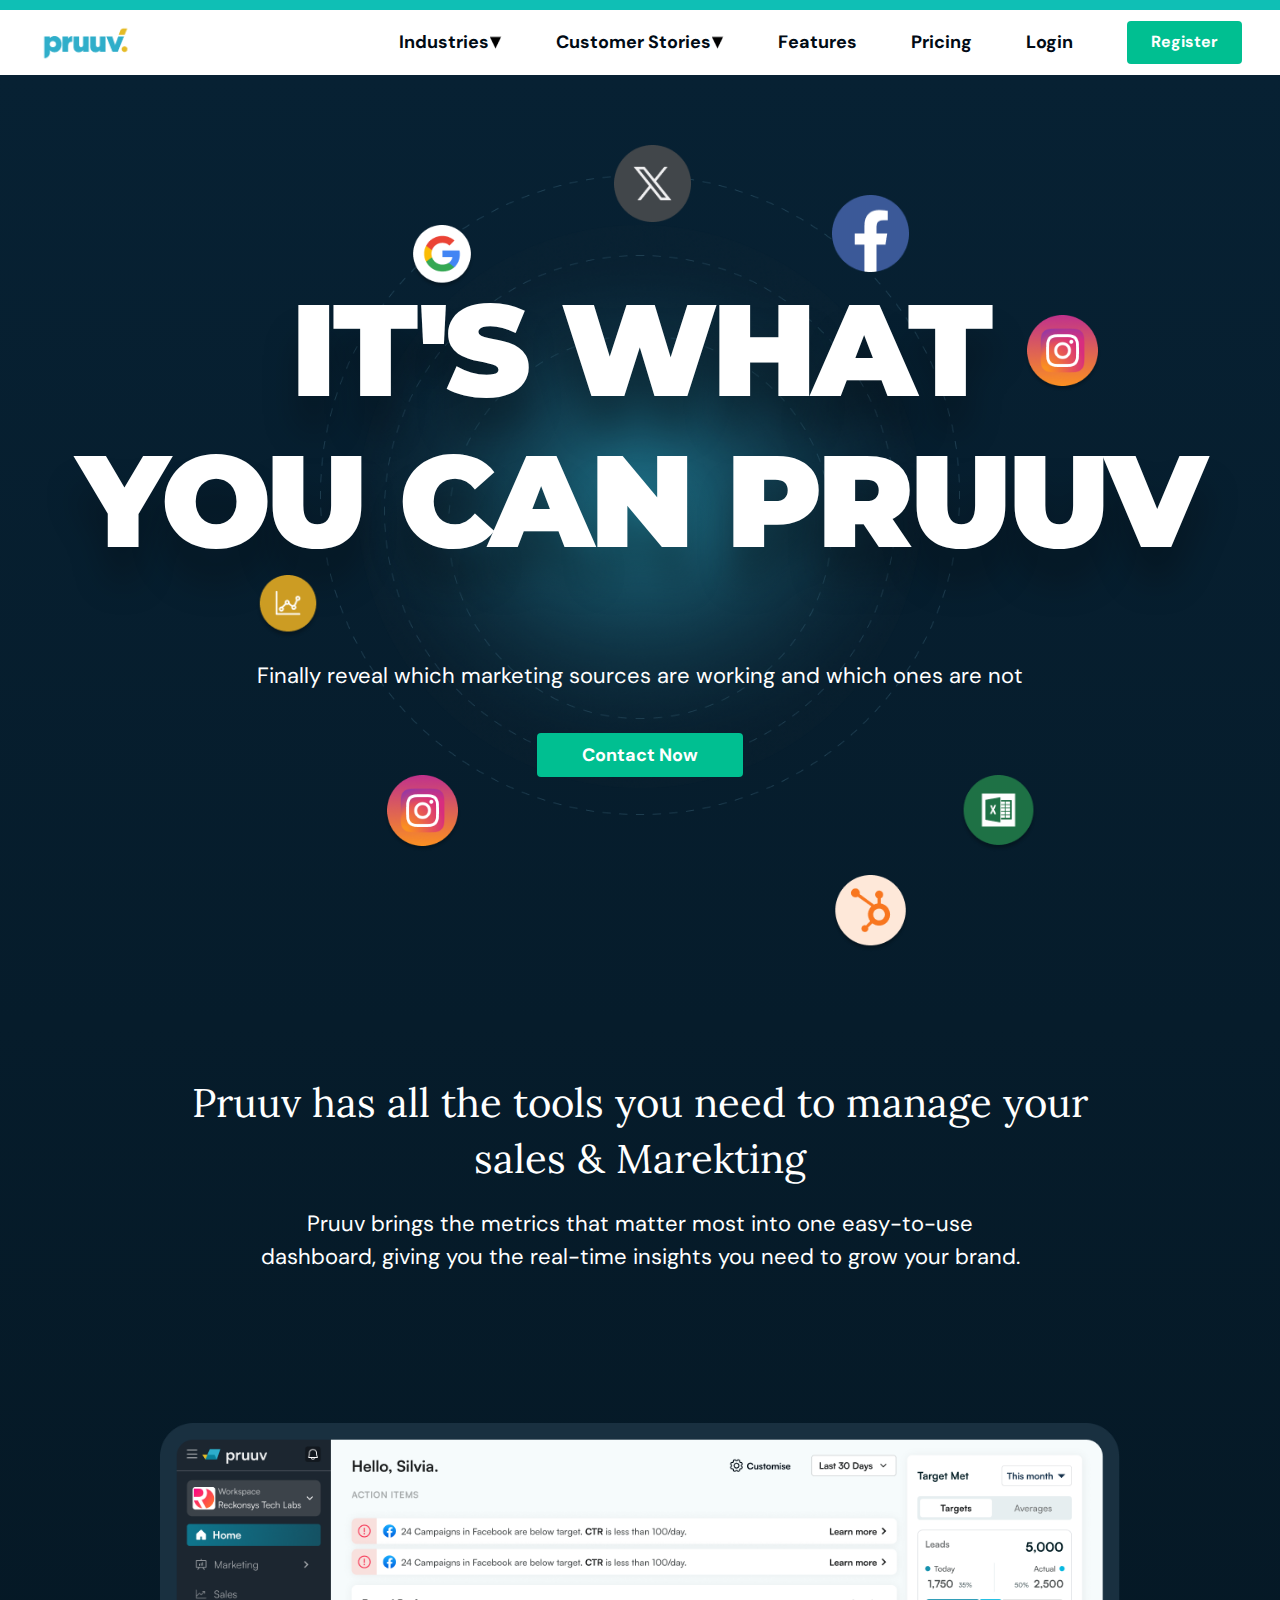
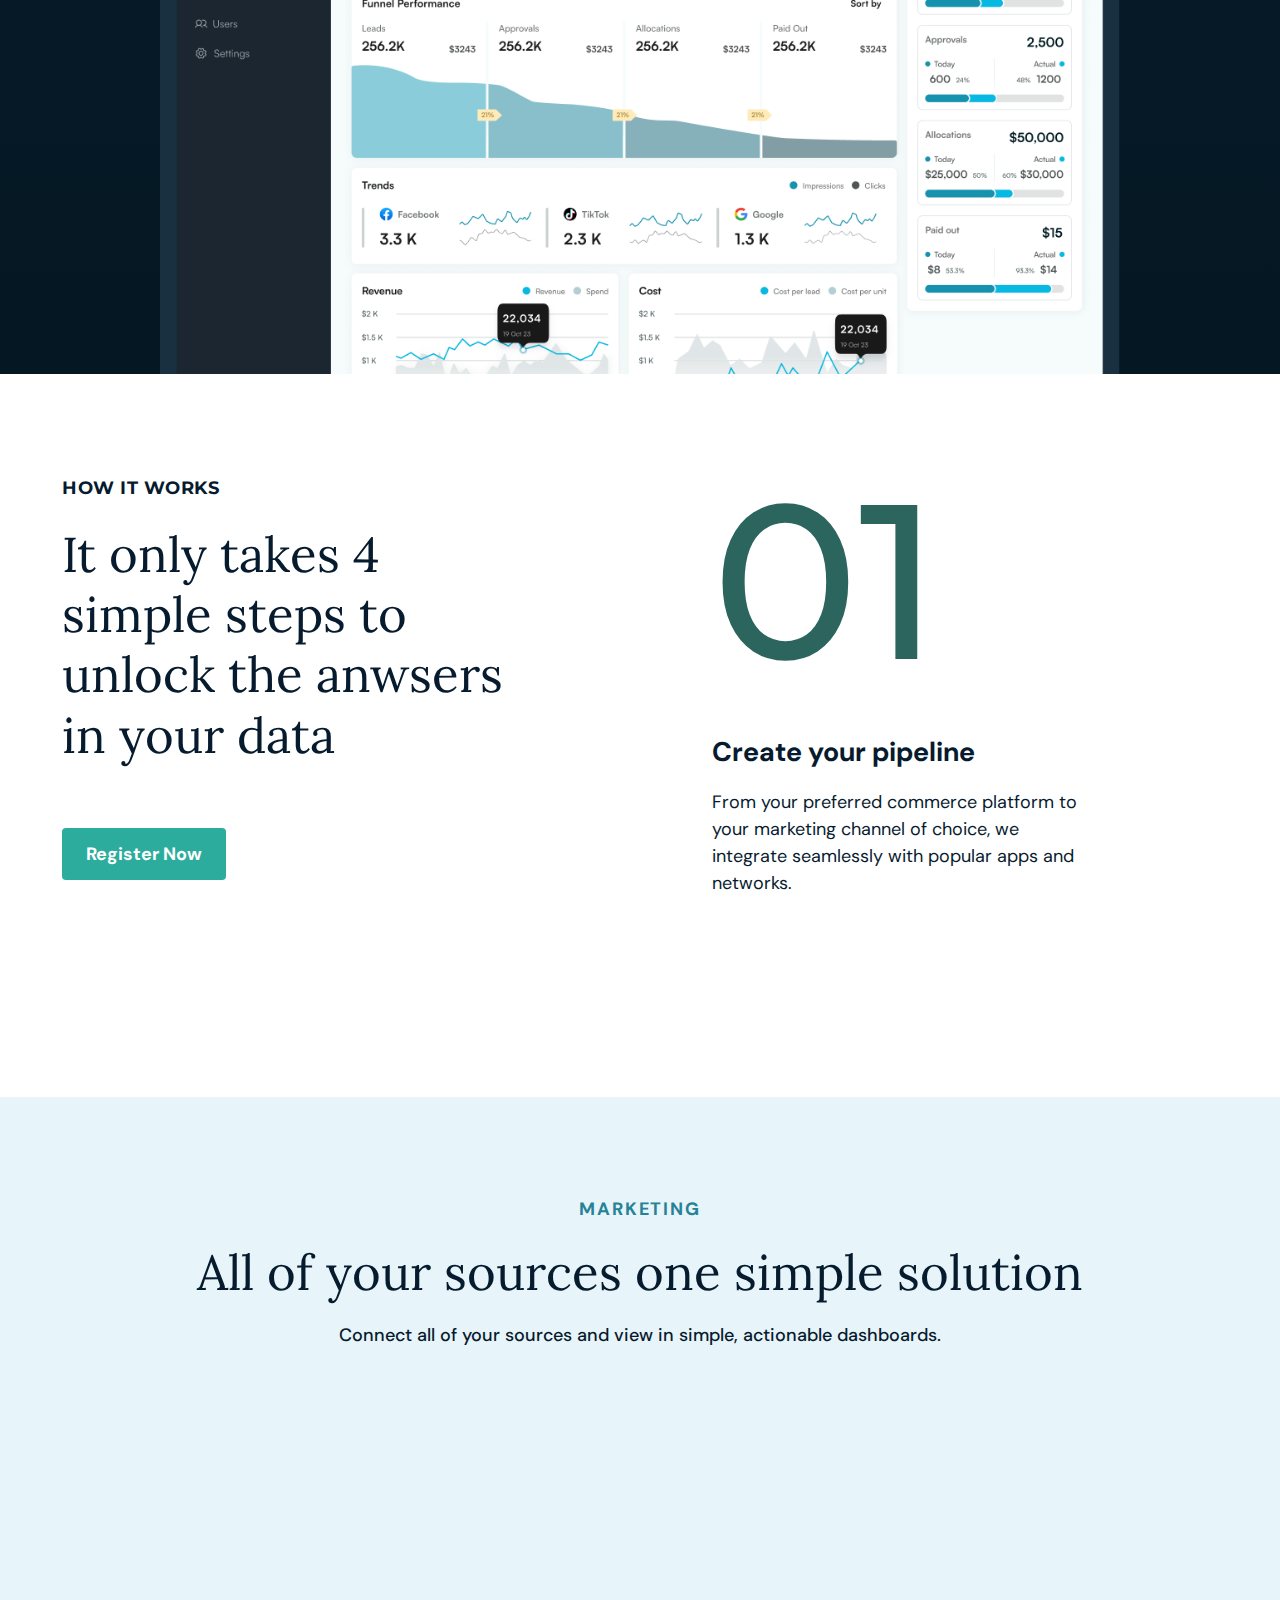
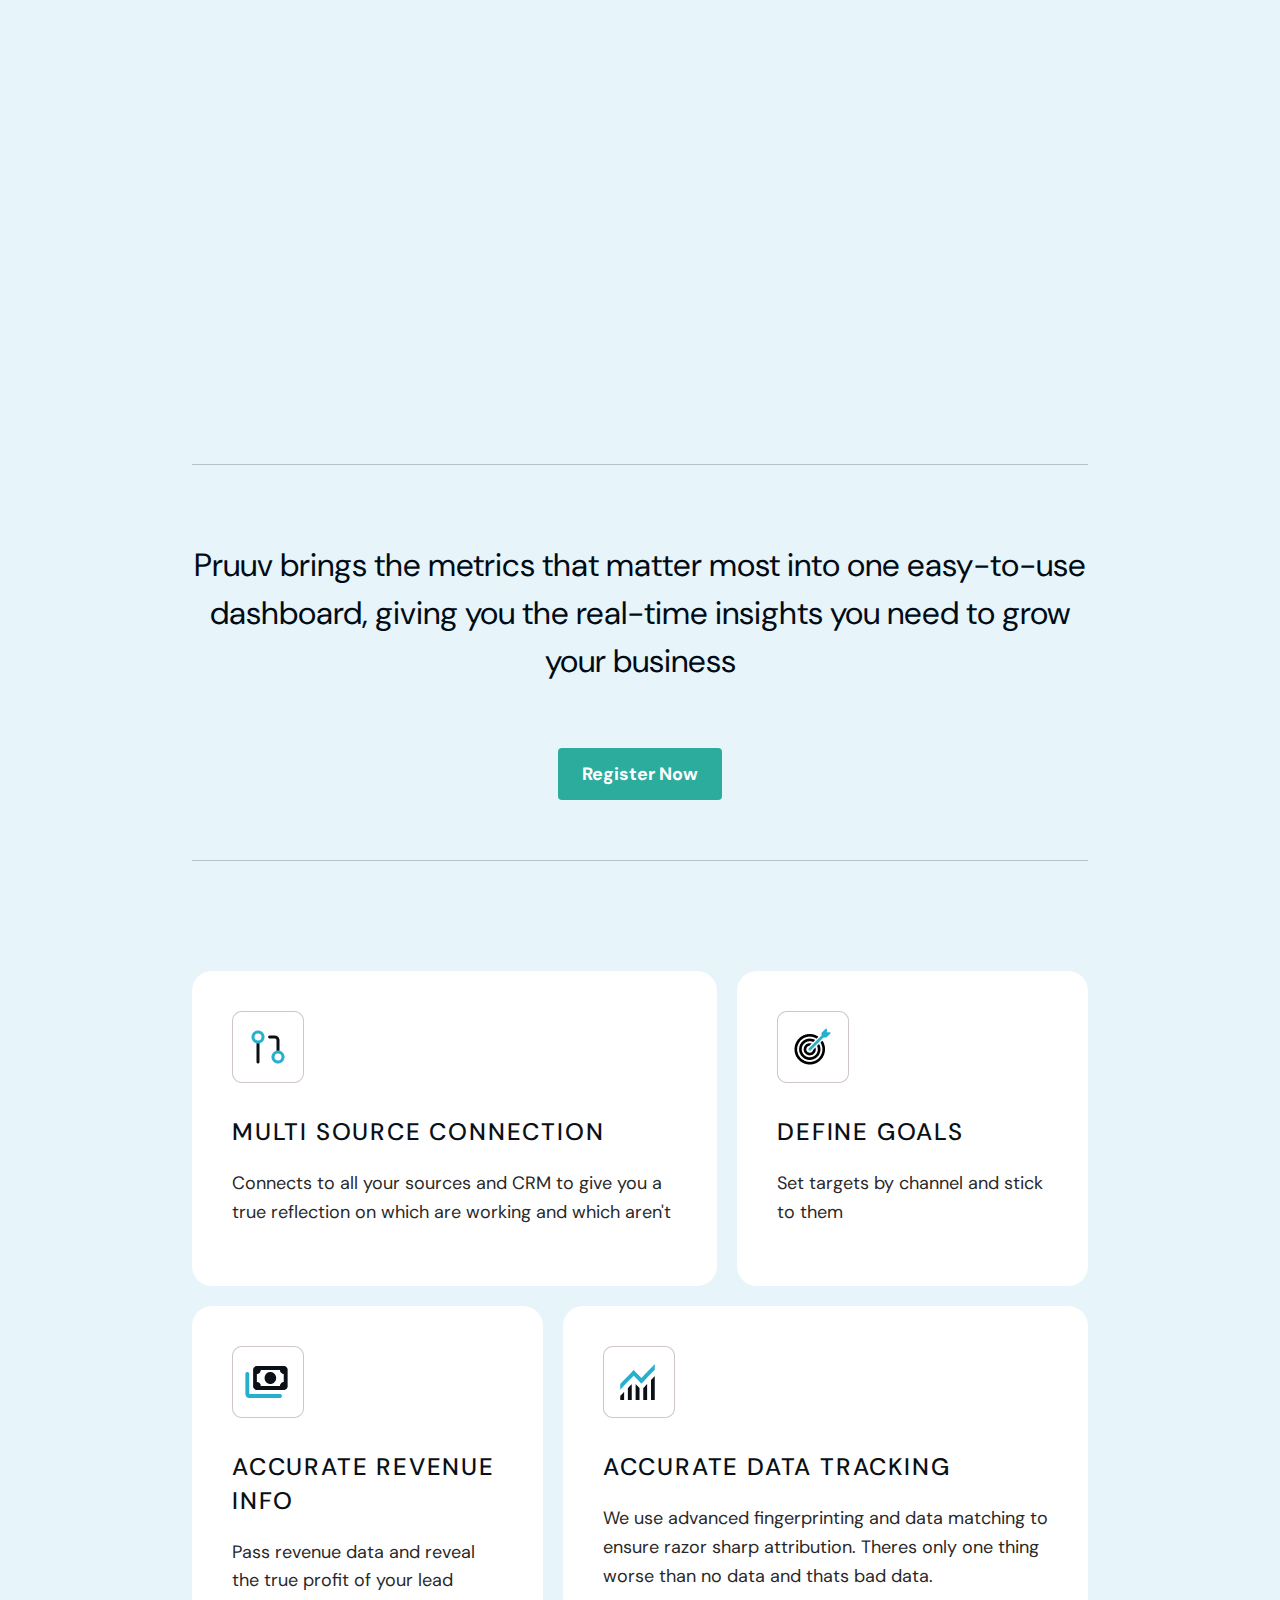
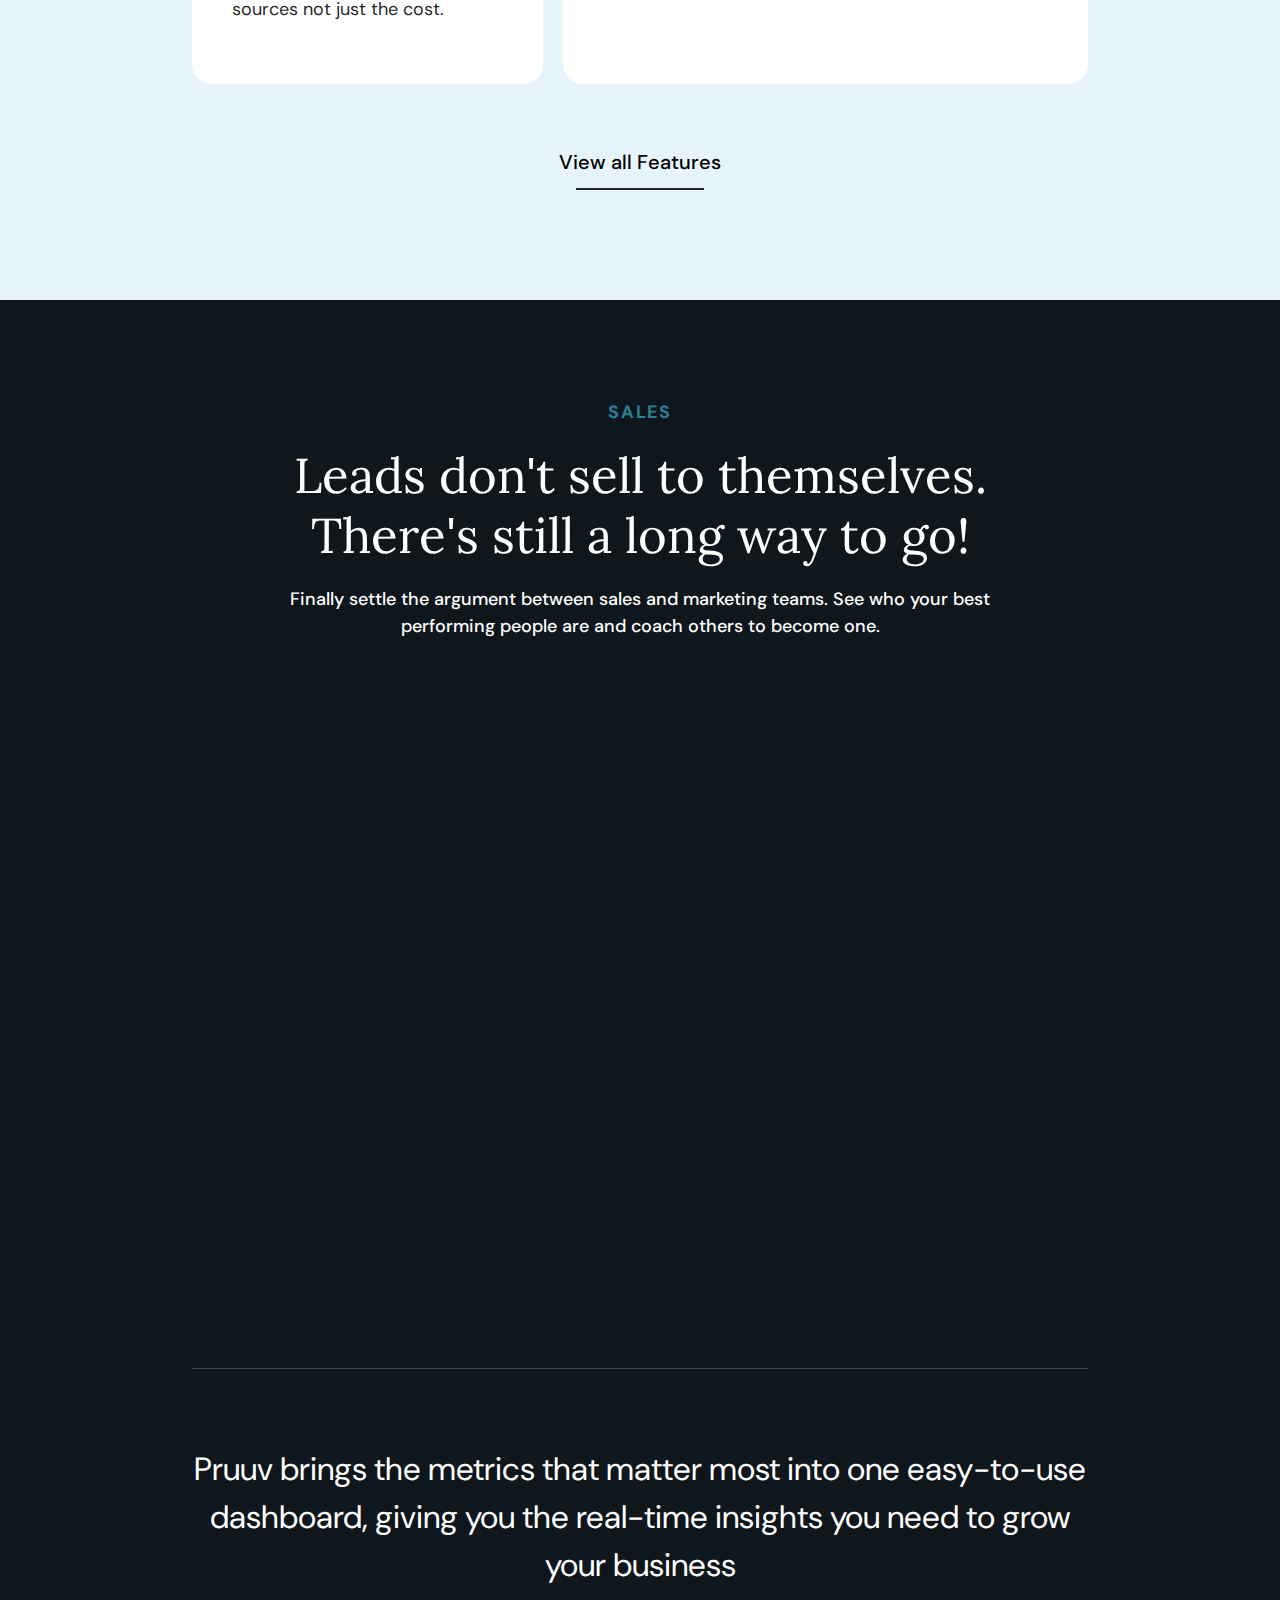
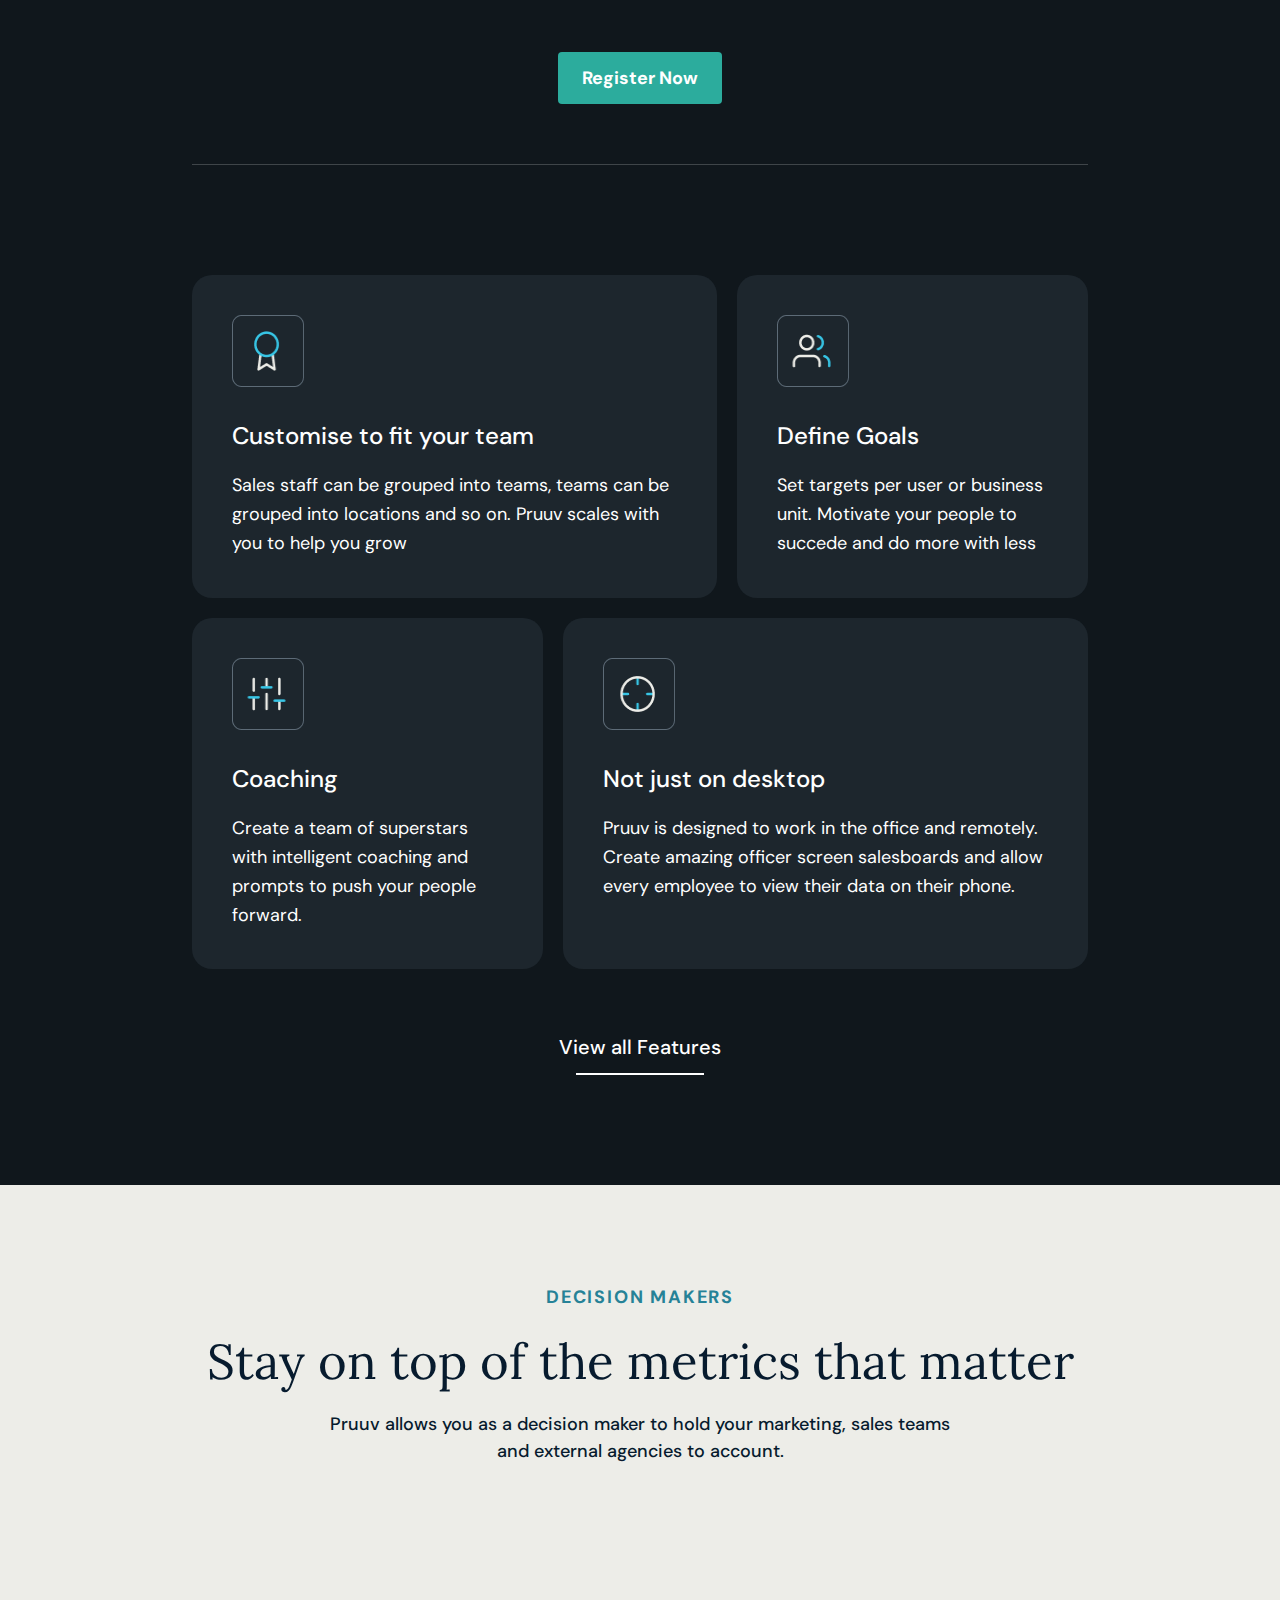
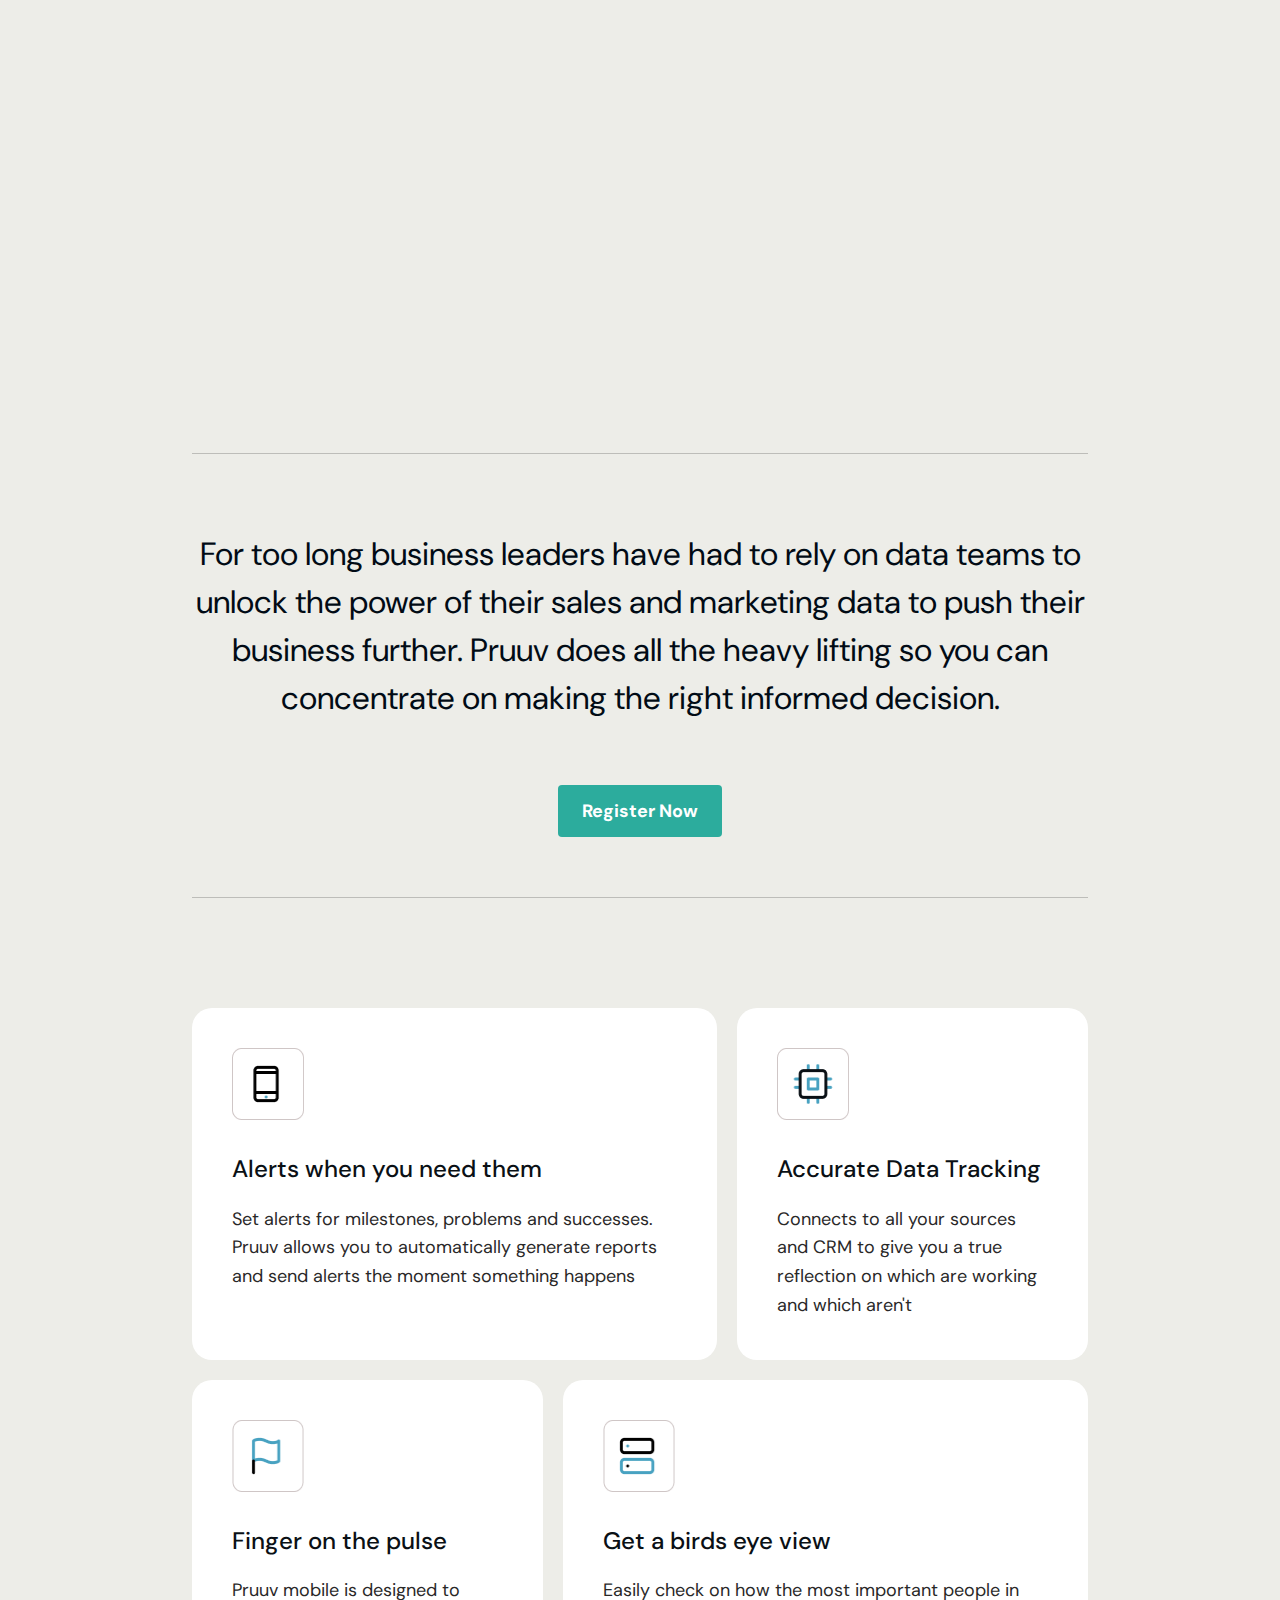
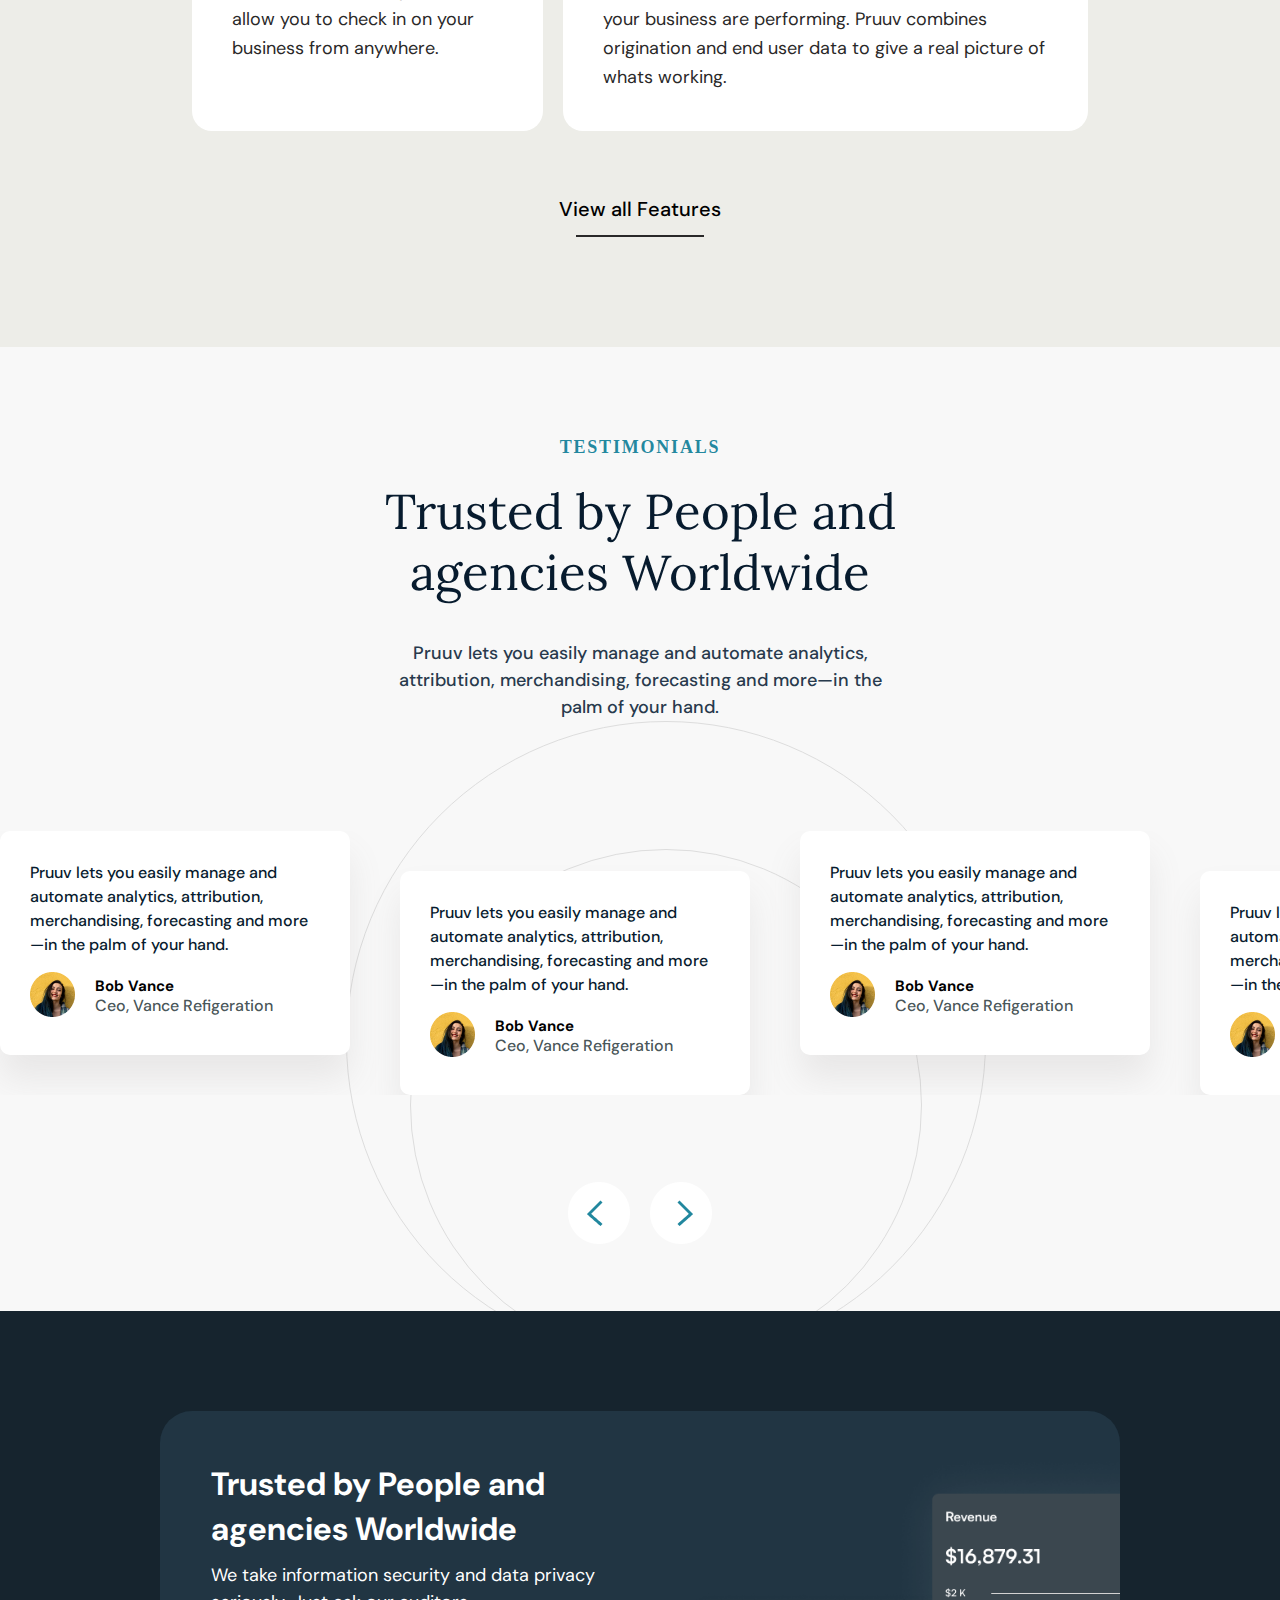
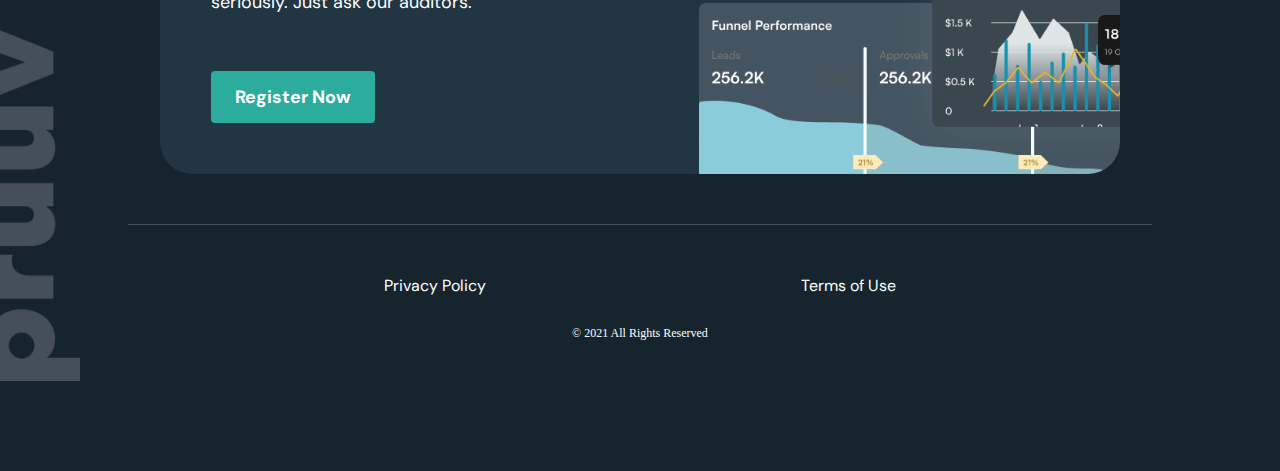
==== index.html @ e41d897b "initial setup" ====
<!DOCTYPE html>
<html lang="en">
<head>
    <meta charset="UTF-8">
    <meta name="viewport" content="width=device-width, initial-scale=1.0">
    <title>Pruuv</title>
    <link rel="stylesheet" href="./css/style.css">
</head>
<body>
    <div class="navbar">
        <img src="./assets/CompanyLogo.png" alt="ComapnyLogo" class = "company-logo">
        <ul class="navbar__navigation">
            <li><a href="./industries.html"><div>Industries</div><img src="./assets/downarrow.png" alt="downarrow"></a></li>
            <li><a href="./customerstories.html"><div>Customer Stories</div><img src="./assets/downarrow.png" alt="downarrow"></a></li>
            <li><a href="./features.html">Features</a></li>
            <li><a href="./subscription.html">Pricing</a></li>
            <li><a href="#">Login</a></li>
            <li><button>Register</button></li>
        </ul>
        <img src="./assets/bars-menu.svg" class="bars-menu">
    </div>
    <div class="herosection">
        <div class="herosection__top">
            <div class="herosection__top__backgroundcircles">
                <img src="./assets/circle1.png" alt="Outer Circle" class="outer-circle">
                <img src="./assets/circle2.png" alt="middle circle" class="middle-circle">
                <img src="./assets/circle3.png" alt=" Inner Circle" class = "inner-circle">
                <img src="./assets/radial-gradient.png" alt="Radical Gradient" class = "radical-gradient">
            </div>
            <div class="herosection__top__content">
                <p class="large-content">IT'S WHAT <br/> you Can Pruuv</p>
                <img src="./assets/facebooklogo.png" alt="Facebook Logo" class="facebook-logo">
                <img src="./assets/analyticslogo.png" alt="Analytics Logo" class = "analytics-logo">
                <img src="./assets/excellogo.png" alt="Excel Logo" class = "excel-logo">
                <img src="./assets/instagramlogo.png" alt="Instagram Logo" class ="instagram-logo">
                <img src="./assets/instagramlogo.png" alt="Instagram Logo" class ="instagram-logo-2">
                <img src="./assets/hubspotlogo.png" alt="Hubspot Logo" class ="hubspot-logo">
                <img src="./assets/xlogo.png" alt="X Logo" class="x-logo">
                <img src="./assets/google-logo.png" alt="Google Logo" class = "google-logo">
                <p class="sub-content">Finally reveal which marketing sources are working and which ones are not</p>
                <button class="contactnowbtn">Contact Now</button>
            </div>
        </div>
        <div class="herosection__bottom">
            <h2 class="main-content">Pruuv has all the tools you need to manage your sales & Marekting</h2>
            <h3 class="sub-content">Pruuv brings the metrics that matter most into one easy-to-use dashboard, giving you the real-time insights you need to grow your brand.</h3>
            <img src="./assets/PruuvDashboard.png" alt="Pruuv Dashboard" class="pruuvdashboard-image">
        </div>
    </div>
    <div class="processsection">
        <div class="processsection__info">
            <h2 class="heading">How it works</h2>
            <h2 class="content">It only takes 4 simple steps to unlock the anwsers in your data</h2>
            <button class="registerbtn">Register Now</button>
        </div>
        <div class="processsection__data">
            <p class="numbering">01</p>
            <h2 class="heading">Create your pipeline</h2>
            <h3 class="content">From your preferred commerce platform to your marketing channel of choice, we integrate seamlessly with popular apps and networks.</h3>
        </div>
    </div>
    <div class="marketingsection">
        <h2 class="heading">MARKETING</h2>
        <h2 class="content">All of your sources one simple solution</h2>
        <h3 class="sub-content">Connect all of your sources and view in simple, actionable dashboards.</h3>
        <div class="marketingvideocontainer">
            <video id="marketingsectionvideo" src="./assets/marketingsectionvideo.webm" autoplay muted loop="true"></video>
        </div>
        <div class="line"></div>
        <div class="contentpara">Pruuv brings the metrics that matter most into one easy-to-use dashboard, giving you the real-time insights you need to grow your business</div>
        <button class="registerbtn">Register Now</button>
        <div class="line"></div>
        <div class="tabs">
            <div class="multisourceconnection">
                <img src="./assets/multisource.png" alt="Multi Source Connection" class="multisourceimg">
                <h2 class="heading">Multi source connection</h2>
                <h3 class="content">Connects to all your sources and CRM to give you a true reflection on which are working and which aren't</h3>
            </div>
            <div class="definegoal">
                <img src="./assets/goals.png" alt="Define Goals" class ="goalimg">
                <h2 class="heading">Define Goals</h2>
                <h3 class="content">Set targets by channel and stick to them</h3>
            </div>
        </div>
        <div class="tabs">
            <div class="accuraterevenueinfo">
                <img src="./assets/revenue.png" alt="Accurate Revenue Info" class="accuraterevenueinfoimg">
                <h2 class="heading">Accurate Revenue Info</h2>
                <h3 class="content">Pass revenue data and reveal the true profit of your lead sources not just the cost.</h3>
            </div>
            <div class="accuratedatatracking">
                <img src="./assets/datatracking.png" alt="Accurate Data Tracking" class="accuratedatatrackingimg">
                <h2 class="heading">Accurate Data Tracking</h2>
                <h3 class="content">We use advanced fingerprinting and data matching to ensure razor sharp attribution. Theres only one thing worse than no data and thats bad data.</h3>
            </div>
        </div>
        <h2 class="viewall">View all Features</h2>
    </div>
    <div class="salessection">
        <h2 class="salessection__heading">Sales</h2>
        <h2 class="salessection__content">Leads don't sell to themselves. There's still a long way to go!</h2>
        <h3 class="sub-content">Finally settle the argument between sales and marketing teams. See who your best performing people are and coach others to become one.</h3>
        <div class="salesvideocontainer">
            <video id="salessectionvideo" src="./assets/salessectionvideo.webm" muted>
            </video>
        </div>
        <div class="line"></div>
        <div class="contentpara">Pruuv brings the metrics that matter most into one easy-to-use dashboard, giving you the real-time insights you need to grow your business</div>
        <button class="registerbtn">Register Now</button>
        <div class="line"></div>
        <div class="tabs">
            <div class="customise">
                <img src="./assets/customise.png" alt="Customise" class="customiseimg">
                <h2 class="heading">Customise to fit your team</h2>
                <h3 class="content">Sales staff can be grouped into teams, teams can be grouped into locations and so on. Pruuv scales with you to help you grow</h3>
            </div>
            <div class="targets">
                <img src="./assets/targets.png" alt="Targets" class ="targetsimg">
                <h2 class="heading">Define Goals</h2>
                <h3 class="content">Set targets per user or business unit. Motivate your people to succede and do more with less</h3>
            </div>
        </div>
        <div class="tabs">
            <div class="coaching">
                <img src="./assets/coaching.png" alt="Coaching" class="coachingimg">
                <h2 class="heading">Coaching</h2>
                <h3 class="content">Create a team of superstars with intelligent coaching and prompts to push your people forward.</h3>
            </div>
            <div class="control">
                <img src="./assets/control.png" alt="Control" class="controlimg">
                <h2 class="heading">Not just on desktop</h2>
                <h3 class="content">Pruuv is designed to work in the office and remotely. Create amazing officer screen salesboards and allow every employee to view their data on their phone.</h3>
            </div>
        </div>
        <h2 class="viewall">View all Features</h2>
    </div>
    <div class="decisionmakersection">
        <h2 class="decisionmakersection__heading">Decision Makers</h2>
        <h2 class="decisionmakersection__content">Stay on top of the metrics that matter</h2>
        <h3 class="decisionmakersection__sub-content">Pruuv allows you as a decision maker to hold your marketing, sales teams and external agencies to account.</h3>
        <div class="desionmakersection-videocontainer">
            <video id="decisionmakerssectionvideo" src="./assets/desicionmakerssectionvideo.webm" autoplay muted loop="true"></video>
        </div>
        <div class="line"></div>
        <div class="contentpara">For too long business leaders have had to rely on data teams to unlock the power of their sales and marketing data to push their business further. Pruuv does all the heavy lifting so you can concentrate on making the right informed decision.</div>
        <button class="registerbtn">Register Now</button>
        <div class="line"></div>
        <div class="tabs">
            <div class="alerts">
                <img src="./assets/alerts.png" class="alertsimg">
                <h2 class="heading">Alerts when you need them</h2>
                <h3 class="content">Set alerts for milestones, problems and successes. Pruuv allows you to automatically generate reports and send alerts the moment something happens</h3>
            </div>
            <div class="accuratedatatracking">
                <img src="./assets/accuratedatatracking.png" class ="accuratedatatrackingimg">
                <h2 class="heading">Accurate Data Tracking</h2>
                <h3 class="content">Connects to all your sources and CRM to give you a true reflection on which are working and which aren't</h3>
            </div>
        </div>
        <div class="tabs">
            <div class="access">
                <img src="./assets/access.png" class="accessimg">
                <h2 class="heading">Finger on the pulse</h2>
                <h3 class="content">Pruuv mobile is designed to allow you to check in on your business from anywhere.</h3>
            </div>
            <div class="performance">
                <img src="./assets/performance.png" class="performanceimg">
                <h2 class="heading">Get a birds eye view</h2>
                <h3 class="content">Easily check on how the most important people in your business are performing. Pruuv combines origination and end user data to give a real picture of whats working.</h3>
            </div>
        </div>
        <h2 class="viewall">View all Features</h2>
    </div>
    <div class="testimonials">
        <div class="testimonials__background">
            <div class="outer-circle"></div>
            <div class="inner-circle"></div>
        </div>
        <div class="testimonials__content">
            <div class="testimonials__content__heading">TESTIMONIALS</div>
            <div class="testimonials__content__content">Trusted by People and agencies Worldwide</div>
            <div class="testimonials__content__sub-content">Pruuv lets you easily manage and automate analytics, attribution, merchandising, forecasting and more—in the palm of your hand.</div>
            <div class="testimonials__content__reviews">
                <div class="testimonials__content__reviews__card">
                    <h2 class="card-content">Pruuv lets you easily manage and automate analytics, attribution, merchandising, forecasting and more—in the palm of your hand.</h2>
                    <div class="card-profile">
                        <img src="./assets/cardimg1.png">
                        <div class="profile-data">
                            <div class="profile-name">Bob Vance</div>
                            <div class="profile-designation">Ceo, Vance Refigeration</div>
                        </div>
                    </div>
                </div>
                <div class="testimonials__content__reviews__card card-even">
                    <h2 class="card-content">Pruuv lets you easily manage and automate analytics, attribution, merchandising, forecasting and more—in the palm of your hand.</h2>
                    <div class="card-profile">
                        <img src="./assets/cardimg1.png">
                        <div class="profile-data">
                            <div class="profile-name">Bob Vance</div>
                            <div class="profile-designation">Ceo, Vance Refigeration</div>
                        </div>
                    </div>
                </div>
                <div class="testimonials__content__reviews__card">
                    <h2 class="card-content">Pruuv lets you easily manage and automate analytics, attribution, merchandising, forecasting and more—in the palm of your hand.</h2>
                    <div class="card-profile">
                        <img src="./assets/cardimg1.png">
                        <div class="profile-data">
                            <div class="profile-name">Bob Vance</div>
                            <div class="profile-designation">Ceo, Vance Refigeration</div>
                        </div>
                    </div>
                </div>
                <div class="testimonials__content__reviews__card card-even">
                    <h2 class="card-content">Pruuv lets you easily manage and automate analytics, attribution, merchandising, forecasting and more—in the palm of your hand.</h2>
                    <div class="card-profile">
                        <img src="./assets/cardimg1.png">
                        <div class="profile-data">
                            <div class="profile-name">Bob Vance</div>
                            <div class="profile-designation">Ceo, Vance Refigeration</div>
                        </div>
                    </div>
                </div>
            </div>
            <div class="testimonials__content__reviewsnavigation">
                <img src="./assets/arrow-left.png" class="arrow-left">
                <img src="./assets/arrow-right.png" class="arrow-right">
            </div>
        </div>
    </div>
    <div class="footer">
        <div class="newsletter">
            <div class="newsletter__content">
                <div class="content">Trusted by People and agencies Worldwide</div>
                <div class="sub-content">We take information security and data privacy seriously. Just ask our auditors.</div>
                <button class="registerbtn">Register Now</button>
            </div>
            <div class="newsletter__images">
                <img src="./assets/Sales-Funnel.png" class="salesfunnel-img">
                <img src="./assets/newsletter-revenue.png" class="newsletter-revenue">
            </div>
        </div>
        <div class="footer-nav">
            <!-- <div class="col data-insights-group">
                <h2 class="data-insights">DATA INSIGHTS</h2>
                <h3 class="address">1701 Platte Street, Suite 210 <br />Denver, CO 80202</h3>
                <h3 class="contact-no">+1 (303) 309-2894</h3>
                <h3 class="mail">Hello@VelocityGlobal.com</h3>
            </div>
            <div class="col product-group">
                <h2 class="product">PRODUCT</h2>
                <h3>Landing Page</h3>
                <h3>Popup Buliuder</h3>
                <h3>Web Desin</h3>
                <h3>Content</h3>
                <h3>Interactions</h3>
            </div>
            <div class="col use-cases-group">
                <h2 class="use-cases">USE CASES</h2>
                <h3>Web-designers</h3>
                <h3>Marketers</h3>
                <h3>Small Business</h3>
                <h3>Website Builder</h3>
            </div>
            <div class="col resources-group">
                <h2 class="resources">RESOURCES</h2>
                <h3>Academy</h3>
                <h3>Blog</h3>
                <h3>Themes</h3>
                <h3>Hosting</h3>
                <h3>Developers</h3>
                <h3>Support</h3>
            </div>
            <div class="social-links">
                <img src="./assets/footer-facebook-icon.png" >
                <img src="./assets/footer-telegram-icon.png" >
                <img src="./assets/footer-figma-icon.png" >
                <img src="./assets/footer-social-icon.png" >
                <img src="./assets/footer-instagram-icon.png" >
                <img src="./assets/footer-youtube-icon.png" >
                <img src="./assets/footer-youtube-icon.png" >
                <img src="./assets/footer-github-icon.png" >
                <img src="./assets/footer-linkedin-icon.png" >
            </div> -->
        </div>
        <div class="terms-conditions">
            <div class="policies">
                <h2><a href="/privacypolicy.html">Privacy Policy</a></h2>
                <h2><a href="/termsandconditions.html">Terms of Use</a></h2>
                <!-- <h2><a href="">Sales and Refunds</a></h2>
                <h2><a href="">Legal</a></h2>
                <h2><a href="">Site Map</a></h2> -->
            </div>
            <h3 class="copyrightmark">© 2021 All Rights Reserved</3>
        </div>
        <img src="./assets/footer-pruuv-logo.png" class="footer-pruuv-logo">
    </div>
    <script>
        const salessectionvideo = document.getElementById("salessectionvideo");
        const decisionmakersvideo = document.getElementById("decisionmakerssectionvideo");
        const marketingsectionvideo = document.getElementById("marketingsectionvideo");
        // console.log(salessectionvideo.offsetHeight)
        // window.onscroll = function (e){
        //     console.log(window.scrollY)
        //     if(window.scrollY >= 5000 ){
        //         salessectionvideo.play();
        //     }
        // }
        let observer = new IntersectionObserver((entries,observer) => {
            entries.forEach(
                entry =>{
                    if (entry.isIntersecting){
                        salessectionvideo.play();
                        marketingsectionvideo.play();
                        decisionmakersvideo.play();
                    }
                }
            )
        });

        observer.observe(salessectionvideo);
        observer.observe(decisionmakersvideo);
        observer.observe(marketingsectionvideo);

    </script>
</body>
</html>
---- css/style.css ----
@import url("https://fonts.googleapis.com/css2?family=DM+Sans:opsz,wght@9..40,200;9..40,300;9..40,400;9..40,500;9..40,600&family=Lora:wght@400;500;600;700&family=Montserrat:wght@200;300;400;500;600;700;800&display=swap");
html {
  font-size: 10px;
  -webkit-font-smoothing: antialiased;
}

*,
*::before,
*::after {
  box-sizing: border-box;
  margin: 0;
  padding: 0;
}

.navbar {
  display: flex;
  align-items: center;
  justify-content: space-between;
  height: 7.5rem;
  padding: 0 3%;
  border-top: 10px solid #0fbfb5;
}
.navbar .company-logo {
  width: 9.5rem;
}
.navbar ul {
  list-style: none;
  display: flex;
  width: 70%;
  justify-content: space-between;
}
.navbar ul li {
  display: flex;
}
.navbar ul li a {
  display: flex;
  align-items: center;
  text-decoration: none;
  color: #010b15;
  text-align: center;
  font-family: DM Sans;
  font-size: 1.8rem;
  font-style: normal;
  font-weight: 700;
  line-height: 140%; /* 25.2px */
  text-transform: capitalize;
}
.navbar ul li a img {
  width: 1.3rem;
  height: 1.3rem;
}
.navbar ul li button {
  display: flex;
  padding: 1rem 2.4rem;
  justify-content: center;
  border: none;
  border-radius: 0.4rem;
  background: #00bf91;
  color: #fff;
  font-family: DM Sans;
  font-size: 1.6rem;
  font-style: normal;
  font-weight: 700;
  line-height: 140%; /* 22.4px */
  cursor: pointer;
}
.navbar ul li button:hover {
  background-color: #078d6d;
}
.navbar .bars-menu {
  width: 3rem;
  display: none;
}

.herosection {
  background: linear-gradient(180deg, #072133 0%, #051723 100%);
}
.herosection__top {
  height: 100rem;
  position: relative;
  width: 100%;
}
.herosection__top__backgroundcircles {
  position: absolute;
  width: 100%;
  height: 100%;
  top: 0;
  left: 0;
}
.herosection__top__backgroundcircles .outer-circle {
  position: absolute;
  width: 50%;
  height: auto;
  top: 10rem;
  left: 25%;
}
.herosection__top__backgroundcircles .middle-circle {
  position: absolute;
  width: 40%;
  height: auto;
  top: 18rem;
  left: 30%;
}
.herosection__top__backgroundcircles .inner-circle {
  position: absolute;
  width: 30%;
  height: auto;
  top: 26rem;
  left: 35%;
}
.herosection__top__backgroundcircles .radical-gradient {
  position: absolute;
  width: 44%;
  height: auto;
  top: 15rem;
  left: 28%;
}
.herosection__top__content {
  width: 100%;
  height: 100%;
  position: relative;
}
.herosection__top__content .large-content {
  position: absolute;
  top: 20rem;
  width: 100%;
  color: #fff;
  text-align: center;
  text-shadow: 0px 34px 34px rgba(0, 0, 0, 0.25);
  font-family: Montserrat;
  font-size: 14.4rem;
  font-style: normal;
  font-weight: 900;
  line-height: 116%; /* 167.04px */
  letter-spacing: -4.32px;
  text-transform: uppercase;
}
.herosection__top__content .x-logo {
  position: absolute;
  width: 6%;
  max-width: 9rem;
  height: auto;
  top: 7rem;
  left: 48%;
}
.herosection__top__content .facebook-logo {
  position: absolute;
  width: 6%;
  max-width: 9rem;
  height: auto;
  top: 12rem;
  left: 65%;
}
.herosection__top__content .instagram-logo {
  position: absolute;
  width: 6%;
  max-width: 9rem;
  height: auto;
  top: 24rem;
  left: 80%;
}
.herosection__top__content .google-logo {
  position: absolute;
  width: 5%;
  max-width: 8rem;
  height: auto;
  top: 15rem;
  left: 32%;
}
.herosection__top__content .analytics-logo {
  position: absolute;
  width: 5%;
  max-width: 8rem;
  height: auto;
  top: 50rem;
  left: 20%;
}
.herosection__top__content .instagram-logo-2 {
  position: absolute;
  width: 6%;
  max-width: 9rem;
  height: auto;
  top: 70rem;
  left: 30%;
}
.herosection__top__content .hubspot-logo {
  position: absolute;
  width: 6%;
  max-width: 9rem;
  height: auto;
  top: 80rem;
  left: 65%;
}
.herosection__top__content .excel-logo {
  position: absolute;
  width: 6%;
  max-width: 9rem;
  height: auto;
  top: 70rem;
  left: 75%;
}
.herosection__top__content .sub-content {
  position: absolute;
  width: 100%;
  text-align: center;
  left: 50%;
  transform: translate(-50%, -50%);
  top: 60rem;
  color: #fff;
  font-family: DM Sans;
  font-size: 2.2rem;
  font-style: normal;
  font-weight: 400;
  line-height: 150%; /* 33px */
}
.herosection__top__content .contactnowbtn {
  display: flex;
  justify-content: center;
  position: absolute;
  top: 68rem;
  left: 50%;
  transform: translate(-50%, -50%);
  width: 20.6rem;
  padding: 1rem 2.4rem;
  justify-content: center;
  align-items: flex-start;
  border-radius: 4px;
  background: #00bf91;
  border: none;
  color: #fff;
  font-family: DM Sans;
  font-size: 1.8rem;
  font-style: normal;
  font-weight: 700;
  cursor: pointer;
}
.herosection__top__content .contactnowbtn:hover {
  background-color: #078d6d;
}
.herosection__bottom {
  display: flex;
  flex-direction: column;
  gap: 2rem;
}
.herosection__bottom .main-content {
  color: var(--new-palette-neutral-white, #fff);
  text-align: center;
  width: 50%;
  margin: auto;
  font-family: Lora;
  font-size: 40px;
  font-style: normal;
  font-weight: 400;
  line-height: 140%; /* 56px */
}
.herosection__bottom .sub-content {
  color: var(--new-palette-neutral-white, #fff);
  text-align: center;
  width: 60%;
  margin: auto;
  font-family: DM Sans;
  font-size: 2.2rem;
  font-style: normal;
  font-weight: 400;
  line-height: 150%; /* 33px */
}
.herosection__bottom img {
  width: 75%;
  margin: auto;
  margin-top: 13rem;
}

.processsection {
  display: flex;
  padding: 5.2rem 0rem 20rem 6.2rem;
}
.processsection__info {
  padding-top: 5rem;
  width: 48%;
}
.processsection__info .heading {
  color: #071b2e;
  font-family: Montserrat;
  font-size: 1.8rem;
  font-style: normal;
  font-weight: 700;
  line-height: 140%; /* 25.2px */
  letter-spacing: 0.54px;
  text-transform: uppercase;
}
.processsection__info .content {
  width: 70%;
  color: #071b2e;
  font-family: Lora;
  font-size: 4.9rem;
  font-style: normal;
  font-weight: 400;
  line-height: 123%; /* 60.27px */
  margin-top: 2.3rem;
}
.processsection__info .registerbtn {
  display: flex;
  padding: 1.4rem 2.4rem;
  justify-content: center;
  align-items: flex-start;
  margin-top: 6.3rem;
  border: none;
  border-radius: 0.4rem;
  background: #2cac9d;
  color: var(--old-palette-neutral-white, #fff);
  font-family: DM Sans;
  font-size: 1.8rem;
  font-weight: 700;
  cursor: pointer;
}
.processsection__info .registerbtn:hover {
  background-color: #078d6d;
}
.processsection__data {
  align-self: left;
  width: 50%;
}
.processsection__data .numbering {
  color: rgba(26, 87, 80, 0.92);
  font-family: Montserrat;
  font-size: 22rem;
  font-style: normal;
  font-weight: 500;
  line-height: 140%; /* 308px */
  text-transform: uppercase;
}
.processsection__data .heading {
  color: #071b2e;
  font-family: DM Sans;
  font-size: 2.7rem;
  font-style: normal;
  font-weight: 700;
  line-height: 130%; /* 35.1px */
}
.processsection__data .content {
  width: 65%;
  color: #071b2e;
  font-family: DM Sans;
  font-size: 1.8rem;
  font-style: normal;
  font-weight: 400;
  line-height: 150%; /* 27px */
  margin-top: 2rem;
}

.marketingsection {
  background: #e7f4fa;
  padding: 10rem 0;
  margin: auto;
}
.marketingsection .heading {
  color: #268297;
  font-family: DM Sans;
  text-align: center;
  font-size: 1.8rem;
  font-style: normal;
  font-weight: 700;
  line-height: 140%; /* 25.2px */
  letter-spacing: 1.8px;
  text-transform: uppercase;
}
.marketingsection .content {
  color: #071b2e;
  text-align: center;
  font-family: Lora;
  font-size: 4.9rem;
  font-style: normal;
  font-weight: 400;
  line-height: 123%; /* 60.27px */
  margin: 2rem 0;
}
.marketingsection .sub-content {
  color: #071b2e;
  text-align: center;
  font-family: DM Sans;
  font-size: 1.8rem;
  font-style: normal;
  font-weight: 500;
  line-height: 150%; /* 27px */
}
.marketingsection .marketingvideocontainer {
  display: flex;
  justify-content: center;
  margin-top: 6rem;
  margin-bottom: 4rem;
}
.marketingsection .line {
  width: 70%;
  height: 0.1rem;
  background-color: #000000;
  margin: auto;
  opacity: 0.2;
}
.marketingsection .contentpara {
  width: 50%;
  margin: auto;
  margin-top: 7.6rem;
  color: #010b15;
  text-align: center;
  font-family: DM Sans;
  font-size: 3.2rem;
  font-style: normal;
  font-weight: 400;
  line-height: 150%; /* 48px */
}
.marketingsection .registerbtn {
  display: flex;
  padding: 1.4rem 2.4rem;
  justify-content: center;
  align-items: flex-start;
  margin: auto;
  margin-top: 6.3rem;
  border: none;
  border-radius: 4px;
  background: #2cac9d;
  color: var(--old-palette-neutral-white, #fff);
  font-family: DM Sans;
  font-size: 1.8rem;
  font-weight: 700;
  margin-bottom: 6rem;
  cursor: pointer;
}
.marketingsection .registerbtn:hover {
  background-color: #078d6d;
}
.marketingsection .tabs {
  display: flex;
  width: 70%;
  margin: auto;
  gap: 2rem;
  margin-top: 2rem;
}
.marketingsection .tabs .multisourceconnection {
  margin-top: 9rem;
  width: 60%;
  padding: 4rem;
  background-color: #fff;
  border-radius: 2rem;
}
.marketingsection .tabs .multisourceconnection img {
  height: 7.2rem;
  width: 7.2rem;
}
.marketingsection .tabs .multisourceconnection .heading {
  color: #0a1015;
  text-align: left;
  font-family: DM Sans;
  font-size: 2.4rem;
  font-style: normal;
  font-weight: 500;
  line-height: 140%; /* 33.6px */
  margin-bottom: 1.9rem;
  margin-top: 3rem;
}
.marketingsection .tabs .multisourceconnection .content {
  color: #292828;
  text-align: left;
  font-family: DM Sans;
  font-size: 1.8rem;
  font-style: normal;
  font-weight: 400;
  line-height: 160%; /* 28.8px */
}
.marketingsection .tabs .definegoal {
  margin-top: 9rem;
  width: 40%;
  padding: 4rem;
  background-color: #fff;
  border-radius: 2rem;
}
.marketingsection .tabs .definegoal img {
  height: 7.2rem;
  width: 7.2rem;
}
.marketingsection .tabs .definegoal .heading {
  color: #0a1015;
  text-align: left;
  font-family: DM Sans;
  font-size: 2.4rem;
  font-style: normal;
  font-weight: 500;
  line-height: 140%; /* 33.6px */
  margin-bottom: 1.9rem;
  margin-top: 3rem;
}
.marketingsection .tabs .definegoal .content {
  color: #292828;
  text-align: left;
  font-family: DM Sans;
  font-size: 1.8rem;
  font-style: normal;
  font-weight: 400;
  line-height: 160%; /* 28.8px */
}
.marketingsection .tabs .accuraterevenueinfo {
  width: 40%;
  padding: 4rem;
  background-color: #fff;
  border-radius: 2rem;
}
.marketingsection .tabs .accuraterevenueinfo img {
  height: 7.2rem;
  width: 7.2rem;
}
.marketingsection .tabs .accuraterevenueinfo .heading {
  color: #0a1015;
  text-align: left;
  font-family: DM Sans;
  font-size: 2.4rem;
  font-style: normal;
  font-weight: 500;
  line-height: 140%; /* 33.6px */
  margin-bottom: 1.9rem;
  margin-top: 3rem;
}
.marketingsection .tabs .accuraterevenueinfo .content {
  color: #292828;
  text-align: left;
  font-family: DM Sans;
  font-size: 1.8rem;
  font-style: normal;
  font-weight: 400;
  line-height: 160%; /* 28.8px */
}
.marketingsection .tabs .accuratedatatracking {
  width: 60%;
  padding: 4rem;
  background-color: #fff;
  border-radius: 2rem;
}
.marketingsection .tabs .accuratedatatracking img {
  height: 7.2rem;
  width: 7.2rem;
}
.marketingsection .tabs .accuratedatatracking .heading {
  color: #0a1015;
  text-align: left;
  font-family: DM Sans;
  font-size: 2.4rem;
  font-style: normal;
  font-weight: 500;
  line-height: 140%; /* 33.6px */
  margin-bottom: 1.9rem;
  margin-top: 3rem;
}
.marketingsection .tabs .accuratedatatracking .content {
  color: #292828;
  text-align: left;
  font-family: DM Sans;
  font-size: 1.8rem;
  font-style: normal;
  font-weight: 400;
  line-height: 160%; /* 28.8px */
}
.marketingsection .viewall {
  text-align: center;
  margin-top: 6.2rem;
  color: #000;
  font-family: DM Sans;
  font-size: 2rem;
  font-style: normal;
  font-weight: 500;
  line-height: 160%; /* 32px */
}
.marketingsection .viewall:after {
  content: "";
  display: block;
  border: 1px solid #292828;
  width: 10%;
  margin: 1rem auto;
}

.salessection {
  background: #10171c;
  padding: 10rem 0;
  margin: auto;
}
.salessection__heading {
  color: #268297;
  font-family: DM Sans;
  text-align: center;
  font-size: 1.8rem;
  font-style: normal;
  font-weight: 700;
  line-height: 140%; /* 25.2px */
  letter-spacing: 1.8px;
  text-transform: uppercase;
}
.salessection__content {
  width: 60%;
  color: #fff;
  text-align: center;
  font-family: Lora;
  font-size: 4.9rem;
  font-style: normal;
  font-weight: 400;
  line-height: 123%; /* 60.27px */
  margin: 2rem auto;
}
.salessection .sub-content {
  width: 50%;
  margin: auto;
  color: #fff;
  text-align: center;
  font-family: DM Sans;
  font-size: 1.8rem;
  font-style: normal;
  font-weight: 500;
  line-height: 150%; /* 27px */
}
.salessection .salesvideocontainer {
  display: flex;
  justify-content: center;
  margin-top: 10rem;
  margin-bottom: 8rem;
}
.salessection .line {
  width: 70%;
  height: 0.1rem;
  background-color: #fff;
  margin: auto;
  opacity: 0.2;
}
.salessection .contentpara {
  width: 50%;
  margin: auto;
  margin-top: 7.6rem;
  color: #fff;
  text-align: center;
  font-family: DM Sans;
  font-size: 3.2rem;
  font-style: normal;
  font-weight: 400;
  line-height: 150%; /* 48px */
}
.salessection .registerbtn {
  display: flex;
  padding: 1.4rem 2.4rem;
  justify-content: center;
  align-items: flex-start;
  margin: auto;
  margin-top: 6.3rem;
  border: none;
  border-radius: 0.4rem;
  background: #2cac9d;
  color: #fff;
  font-family: DM Sans;
  font-size: 1.8rem;
  font-weight: 700;
  margin-bottom: 6rem;
  cursor: pointer;
}
.salessection .registerbtn:hover {
  background-color: #078d6d;
}
.salessection .tabs {
  display: flex;
  width: 70%;
  margin: auto;
  gap: 2rem;
  margin-top: 2rem;
}
.salessection .tabs .customise {
  margin-top: 9rem;
  width: 60%;
  padding: 4rem;
  background-color: #1d262d;
  border-radius: 2rem;
}
.salessection .tabs .customise .customiseimg {
  height: 7.2rem;
  width: 7.2rem;
}
.salessection .tabs .customise .heading {
  color: #fff;
  text-align: left;
  font-family: DM Sans;
  font-size: 2.4rem;
  font-style: normal;
  font-weight: 500;
  line-height: 140%; /* 33.6px */
  margin-bottom: 1.9rem;
  margin-top: 3rem;
}
.salessection .tabs .customise .content {
  display: flex;
  justify-content: flex-start;
  color: #fff;
  text-align: left;
  font-family: DM Sans;
  font-size: 1.8rem;
  font-style: normal;
  font-weight: 400;
  line-height: 160%; /* 28.8px */
  margin: 0;
}
.salessection .tabs .targets {
  margin-top: 9rem;
  width: 40%;
  padding: 4rem;
  background-color: #1d262d;
  border-radius: 2rem;
}
.salessection .tabs .targets .targetsimg {
  height: 7.2rem;
  width: 7.2rem;
}
.salessection .tabs .targets .heading {
  color: #fff;
  text-align: left;
  font-family: DM Sans;
  font-size: 2.4rem;
  font-style: normal;
  font-weight: 500;
  line-height: 140%; /* 33.6px */
  margin-bottom: 1.9rem;
  margin-top: 3rem;
}
.salessection .tabs .targets .content {
  color: #fff;
  text-align: left;
  font-family: DM Sans;
  font-size: 1.8rem;
  font-style: normal;
  font-weight: 400;
  line-height: 160%; /* 28.8px */
  margin: 0;
}
.salessection .tabs .coaching {
  width: 40%;
  padding: 4rem;
  background-color: #1d262d;
  border-radius: 2rem;
}
.salessection .tabs .coaching .coachingimg {
  height: 7.2rem;
  width: 7.2rem;
}
.salessection .tabs .coaching .heading {
  color: #fff;
  text-align: left;
  font-family: DM Sans;
  font-size: 2.4rem;
  font-style: normal;
  font-weight: 500;
  line-height: 140%; /* 33.6px */
  margin-bottom: 1.9rem;
  margin-top: 3rem;
}
.salessection .tabs .coaching .content {
  color: #fff;
  text-align: left;
  font-family: DM Sans;
  font-size: 1.8rem;
  font-style: normal;
  font-weight: 400;
  line-height: 160%; /* 28.8px */
  margin: 0;
}
.salessection .tabs .control {
  width: 60%;
  padding: 4rem;
  background-color: #1d262d;
  border-radius: 2rem;
}
.salessection .tabs .control .controlimg {
  height: 7.2rem;
  width: 7.2rem;
}
.salessection .tabs .control .heading {
  color: #fff;
  text-align: left;
  font-family: DM Sans;
  font-size: 2.4rem;
  font-style: normal;
  font-weight: 500;
  line-height: 140%; /* 33.6px */
  margin-bottom: 1.9rem;
  margin-top: 3rem;
}
.salessection .tabs .control .content {
  color: #fff;
  text-align: left;
  font-family: DM Sans;
  font-size: 1.8rem;
  font-style: normal;
  font-weight: 400;
  line-height: 160%; /* 28.8px */
  margin: 0;
}
.salessection .viewall {
  text-align: center;
  margin-top: 6.2rem;
  color: #fff;
  font-family: DM Sans;
  font-size: 2rem;
  font-style: normal;
  font-weight: 500;
  line-height: 160%; /* 32px */
}
.salessection .viewall:after {
  content: "";
  display: block;
  border: 1px solid #fff;
  width: 10%;
  margin: 1rem auto;
}

.decisionmakersection {
  background: #edede8;
  padding: 10rem 0;
  margin: auto;
}
.decisionmakersection__heading {
  color: #268297;
  font-family: DM Sans;
  text-align: center;
  font-size: 1.8rem;
  font-style: normal;
  font-weight: 700;
  line-height: 140%; /* 25.2px */
  letter-spacing: 1.8px;
  text-transform: uppercase;
}
.decisionmakersection__content {
  color: #071b2e;
  text-align: center;
  font-family: Lora;
  font-size: 4.9rem;
  font-style: normal;
  font-weight: 400;
  line-height: 123%; /* 60.27px */
  margin: 2rem 0;
}
.decisionmakersection__sub-content {
  width: 50%;
  margin: auto;
  color: #071b2e;
  text-align: center;
  font-family: DM Sans;
  font-size: 1.8rem;
  font-style: normal;
  font-weight: 500;
  line-height: 150%; /* 27px */
  margin-bottom: 7.2rem;
}
.decisionmakersection .desionmakersection-videocontainer {
  display: flex;
  justify-content: center;
  padding-top: 5rem;
  padding-bottom: 3rem;
}
.decisionmakersection .desionmakersection-videocontainer #decisionmakerssectionvideo {
  width: 800px;
}
.decisionmakersection .decisionmakerstats {
  display: flex;
  justify-content: center;
}
.decisionmakersection .decisionmakerstats__col-1 {
  display: flex;
  flex-direction: column;
}
.decisionmakersection .decisionmakerstats__col-1 .triggerconditions {
  width: 47rem;
  margin-left: -3rem;
}
.decisionmakersection .decisionmakerstats__col-1 .schedule {
  margin-top: -6rem;
  width: 47rem;
}
.decisionmakersection .decisionmakerstats .notifications {
  margin-left: -6rem;
  width: 53.3rem;
}
.decisionmakersection .line {
  width: 70%;
  height: 0.1rem;
  background-color: #000000;
  margin: auto;
  opacity: 0.2;
}
.decisionmakersection .contentpara {
  width: 50%;
  margin: auto;
  margin-top: 7.6rem;
  color: #010b15;
  text-align: center;
  font-family: DM Sans;
  font-size: 3.2rem;
  font-style: normal;
  font-weight: 400;
  line-height: 150%; /* 48px */
}
.decisionmakersection .registerbtn {
  display: flex;
  padding: 14px 24px;
  justify-content: center;
  align-items: flex-start;
  margin: auto;
  margin-top: 6.3rem;
  border: none;
  border-radius: 4px;
  background: #2cac9d;
  color: #fff;
  font-family: DM Sans;
  font-size: 1.8rem;
  font-weight: 700;
  margin-bottom: 6rem;
  cursor: pointer;
}
.decisionmakersection .registerbtn:hover {
  background-color: #078d6d;
}
.decisionmakersection .tabs {
  display: flex;
  width: 70%;
  margin: auto;
  gap: 2rem;
  margin-top: 2rem;
}
.decisionmakersection .tabs .alerts {
  margin-top: 9rem;
  width: 60%;
  padding: 4rem;
  background-color: #fff;
  border-radius: 2rem;
}
.decisionmakersection .tabs .alerts img {
  height: 7.2rem;
  width: 7.2rem;
}
.decisionmakersection .tabs .alerts .heading {
  color: #0a1015;
  text-align: left;
  font-family: DM Sans;
  font-size: 2.4rem;
  font-style: normal;
  font-weight: 500;
  line-height: 140%; /* 33.6px */
  margin-bottom: 1.9rem;
  margin-top: 3rem;
}
.decisionmakersection .tabs .alerts .content {
  color: #292828;
  text-align: left;
  font-family: DM Sans;
  font-size: 1.8rem;
  font-style: normal;
  font-weight: 400;
  line-height: 160%; /* 28.8px */
}
.decisionmakersection .tabs .accuratedatatracking {
  margin-top: 9rem;
  width: 40%;
  padding: 4rem;
  background-color: #fff;
  border-radius: 2rem;
}
.decisionmakersection .tabs .accuratedatatracking img {
  height: 7.2rem;
  width: 7.2rem;
}
.decisionmakersection .tabs .accuratedatatracking .heading {
  color: #0a1015;
  text-align: left;
  font-family: DM Sans;
  font-size: 2.4rem;
  font-style: normal;
  font-weight: 500;
  line-height: 140%; /* 33.6px */
  margin-bottom: 1.9rem;
  margin-top: 3rem;
}
.decisionmakersection .tabs .accuratedatatracking .content {
  color: #292828;
  text-align: left;
  font-family: DM Sans;
  font-size: 1.8rem;
  font-style: normal;
  font-weight: 400;
  line-height: 160%; /* 28.8px */
}
.decisionmakersection .tabs .access {
  width: 40%;
  padding: 4rem;
  background-color: #fff;
  border-radius: 2rem;
}
.decisionmakersection .tabs .access img {
  height: 7.2rem;
  width: 7.2rem;
}
.decisionmakersection .tabs .access .heading {
  color: #0a1015;
  text-align: left;
  font-family: DM Sans;
  font-size: 2.4rem;
  font-style: normal;
  font-weight: 500;
  line-height: 140%; /* 33.6px */
  margin-bottom: 1.9rem;
  margin-top: 3rem;
}
.decisionmakersection .tabs .access .content {
  color: #292828;
  text-align: left;
  font-family: DM Sans;
  font-size: 1.8rem;
  font-style: normal;
  font-weight: 400;
  line-height: 160%; /* 28.8px */
}
.decisionmakersection .tabs .performance {
  width: 60%;
  padding: 4rem;
  background-color: #fff;
  border-radius: 2rem;
}
.decisionmakersection .tabs .performance img {
  height: 7.2rem;
  width: 7.2rem;
}
.decisionmakersection .tabs .performance .heading {
  color: #0a1015;
  text-align: left;
  font-family: DM Sans;
  font-size: 2.4rem;
  font-style: normal;
  font-weight: 500;
  line-height: 140%; /* 33.6px */
  margin-bottom: 1.9rem;
  margin-top: 3rem;
}
.decisionmakersection .tabs .performance .content {
  color: #292828;
  text-align: left;
  font-family: DM Sans;
  font-size: 1.8rem;
  font-style: normal;
  font-weight: 400;
  line-height: 160%; /* 28.8px */
}
.decisionmakersection .viewall {
  text-align: center;
  margin-top: 6.2rem;
  color: #000;
  font-family: DM Sans;
  font-size: 2rem;
  font-style: normal;
  font-weight: 500;
  line-height: 160%; /* 32px */
}
.decisionmakersection .viewall:after {
  content: "";
  display: block;
  border: 1px solid #292828;
  width: 10%;
  margin: 1rem auto;
}

.testimonials {
  background: #f8f8f8;
  position: relative;
}
.testimonials__background {
  position: absolute;
  width: 100%;
  height: 100%;
}
.testimonials__background .outer-circle {
  position: absolute;
  bottom: -5rem;
  left: 27%;
  width: 50vw;
  height: 50vw;
  border: 1px solid #ddd;
  border-radius: 25vw;
}
.testimonials__background .inner-circle {
  position: absolute;
  bottom: -5rem;
  left: 32%;
  width: 40vw;
  height: 40vw;
  border-radius: 20vw;
  border: 1px solid #ddd;
}
.testimonials__content {
  display: flex;
  flex-direction: column;
  width: 100%;
}
.testimonials__content__heading {
  color: rgba(14, 125, 150, 0.92);
  font-family: Centra No1;
  font-size: 18px;
  font-style: normal;
  font-weight: 700;
  line-height: 150%; /* 27px */
  letter-spacing: 1.8px;
  margin: auto;
  margin-top: 8.7rem;
  margin-bottom: 2rem;
}
.testimonials__content__content {
  color: #071b2e;
  font-family: Lora;
  font-size: 49px;
  text-align: center;
  font-style: normal;
  font-weight: 400;
  line-height: 123%; /* 60.27px */
  margin: auto;
  width: 40%;
  margin-bottom: 3.8rem;
}
.testimonials__content__sub-content {
  color: #283a4d;
  font-family: DM Sans;
  font-size: 18px;
  font-style: normal;
  font-weight: 500;
  line-height: 150%; /* 27px */
  margin: auto;
  width: 40%;
  text-align: center;
  z-index: 1;
}
.testimonials__content__reviews {
  display: flex;
  gap: 5rem;
  margin-top: 11rem;
  overflow-x: auto;
}
.testimonials__content__reviews__card {
  display: flex;
  height: 22.4rem;
  min-width: 35rem;
  flex-direction: column;
  align-items: flex-start;
  gap: 1.5rem;
  border-radius: 1rem;
  background: #fff;
  box-shadow: 0px 24px 34px 0px rgba(126, 116, 116, 0.12);
  padding: 3rem 3rem;
  z-index: 1;
}
.testimonials__content__reviews__card .card-content {
  color: #071b2e;
  font-family: DM Sans;
  font-size: 1.6rem;
  font-style: normal;
  font-weight: 500;
  line-height: 150%; /* 24px */
}
.testimonials__content__reviews__card .card-profile {
  display: flex;
  align-items: center;
  gap: 2rem;
}
.testimonials__content__reviews__card .card-profile img {
  width: 4.5rem;
  height: 4.5rem;
  flex-shrink: 0;
}
.testimonials__content__reviews__card .card-profile .profile-data .profile-name {
  color: #010101;
  font-family: DM Sans;
  font-size: 1.5rem;
  font-style: normal;
  font-weight: 700;
  line-height: 150%; /* 22.5px */
}
.testimonials__content__reviews__card .card-profile .profile-data .profile-designation {
  color: rgba(69, 82, 85, 0.98);
  font-family: DM Sans;
  font-size: 1.6rem;
  font-style: normal;
  font-weight: 500;
  line-height: 100%; /* 16px */
}
.testimonials__content__reviews .card-even {
  margin-top: 4rem;
}
.testimonials__content__reviewsnavigation {
  display: flex;
  justify-content: center;
  width: 100%;
  gap: 2rem;
  margin-top: 8.7rem;
  margin-bottom: 6.7rem;
}

.footer {
  background: #16242e;
  padding: 10rem 0;
  position: relative;
}
.footer .newsletter {
  margin: auto;
  position: relative;
  display: flex;
  width: 75%;
  padding: 4%;
  align-items: flex-start;
  gap: 2rem;
  border-radius: 3.2rem;
  background: #213543;
}
.footer .newsletter__content {
  position: relative;
  width: 100%;
}
.footer .newsletter__content .content {
  color: #fff;
  font-family: DM Sans;
  font-size: 3.2rem;
  font-style: normal;
  font-weight: 700;
  line-height: 140%; /* 44.8px */
}
.footer .newsletter__content .sub-content {
  color: #fff;
  font-family: DM Sans;
  font-size: 1.8rem;
  font-style: normal;
  font-weight: 400;
  line-height: 150%; /* 27px */
  margin-top: 1rem;
}
.footer .newsletter__content .registerbtn {
  padding: 1.4rem 2.4rem;
  margin-top: 5.5rem;
  border: none;
  border-radius: 4px;
  background: #2cac9d;
  color: var(--old-palette-neutral-white, #fff);
  font-family: DM Sans;
  font-size: 1.8rem;
  font-weight: 700;
  cursor: pointer;
}
.footer .newsletter__content .registerbtn:hover {
  background-color: #078d6d;
}
.footer .newsletter__images {
  width: 100%;
}
.footer .newsletter__images .salesfunnel-img {
  position: absolute;
  right: 0;
  bottom: 0;
  border-bottom-right-radius: 3.2rem;
  width: 45%;
}
.footer .newsletter__images .newsletter-revenue {
  position: absolute;
  right: 0;
  bottom: 0;
  width: 25%;
}
.footer .terms-conditions {
  width: 80%;
  margin: auto;
  margin-top: 5rem;
  border-top: 1px solid rgba(69, 82, 85, 0.98);
  padding-top: 5rem;
}
.footer .terms-conditions .policies {
  display: flex;
  width: 50%;
  justify-content: space-between;
  margin: auto;
}
.footer .terms-conditions .policies h2 a {
  text-decoration: none;
  color: #fff;
  font-family: DM Sans;
  font-size: 1.6rem;
  font-style: normal;
  font-weight: 400;
  line-height: normal;
}
.footer .terms-conditions .copyrightmark {
  color: #fff;
  font-family: Roboto;
  font-size: 1.2rem;
  font-style: normal;
  font-weight: 300;
  line-height: normal;
  text-align: center;
  width: 20%;
  margin: 3rem auto;
}
.footer .footer-pruuv-logo {
  position: absolute;
  bottom: 9rem;
  width: 8rem;
}

@media only screen and (max-width: 1300px) and (min-width: 1150px) {
  html {
    font-size: 10px;
  }
  .herosection__top__content .large-content {
    font-size: 13rem;
  }
  .herosection__bottom .main-content {
    width: 70%;
  }
  .processsection__info {
    width: 80%;
  }
  .processsection__data {
    width: 70%;
  }
  .marketingsection .contentpara {
    width: 70%;
  }
  .salessection .sub-content {
    width: 60%;
  }
  .salessection .contentpara {
    width: 70%;
  }
  .decisionmakersection .contentpara {
    width: 70%;
  }
}
@media only screen and (max-width: 1150px) and (min-width: 1050px) {
  html {
    font-size: 10px;
  }
  .herosection__top__content .large-content {
    font-size: 12rem;
  }
  .herosection__bottom .main-content {
    width: 70%;
  }
  .processsection__info {
    width: 80%;
  }
  .processsection__info .content {
    font-size: 4rem;
  }
  .processsection__data {
    width: 70%;
  }
  .marketingsection .contentpara {
    width: 70%;
  }
  .salessection__content {
    width: 70%;
  }
  .salessection .sub-content {
    width: 60%;
  }
  .salessection .contentpara {
    width: 70%;
  }
  .decisionmakersection .contentpara {
    width: 70%;
  }
  .testimonials__content__content {
    width: 60%;
  }
  .testimonials__content__sub-content {
    width: 60%;
  }
}
@media only screen and (max-width: 1050px) and (min-width: 950px) {
  html {
    font-size: 9px;
  }
  .herosection__top__content .large-content {
    font-size: 12rem;
  }
  .herosection__bottom .main-content {
    width: 70%;
  }
  .processsection__info {
    width: 80%;
  }
  .processsection__info .content {
    font-size: 4rem;
  }
  .processsection__data {
    width: 70%;
  }
  .marketingsection .contentpara {
    width: 70%;
  }
  .marketingsection .marketingvideocontainer #marketingsectionvideo {
    width: 800px;
  }
  .salessection__content {
    width: 70%;
  }
  .salessection .sub-content {
    width: 60%;
  }
  .salessection .salesvideocontainer #salessectionvideo {
    width: 800px;
  }
  .salessection .contentpara {
    width: 70%;
  }
  .decisionmakersection .contentpara {
    width: 70%;
  }
  .testimonials__content__content {
    width: 60%;
  }
  .testimonials__content__sub-content {
    width: 70%;
  }
  .footer .newsletter {
    width: 80%;
  }
  .footer .newsletter .content {
    font-size: 3rem;
  }
  .footer .newsletter .sub-content {
    font-size: 1.6rem;
  }
}
@media only screen and (max-width: 950px) and (min-width: 850px) {
  html {
    font-size: 9px;
  }
  .herosection__top {
    height: 90rem;
  }
  .herosection__top__content .large-content {
    font-size: 11rem;
  }
  .herosection__top__content .analytics-logo {
    top: 45rem;
  }
  .herosection__top__content .instagram-logo-2 {
    top: 62rem;
  }
  .herosection__top__content .hubspot-logo {
    top: 68rem;
  }
  .herosection__top__content .excel-logo {
    top: 62rem;
  }
  .herosection__top__content .sub-content {
    top: 52rem;
  }
  .herosection__top__content .contactnowbtn {
    top: 60rem;
  }
  .herosection__bottom .main-content {
    width: 80%;
  }
  .processsection__info {
    width: 80%;
  }
  .processsection__info .content {
    font-size: 3.5rem;
  }
  .processsection__data {
    width: 70%;
  }
  .marketingsection .contentpara {
    width: 80%;
  }
  .marketingsection .marketingvideocontainer #marketingsectionvideo {
    width: 700px;
  }
  .salessection__content {
    width: 80%;
  }
  .salessection .salesvideocontainer #salessectionvideo {
    width: 800px;
  }
  .salessection .sub-content {
    width: 70%;
  }
  .salessection .contentpara {
    width: 80%;
  }
  .decisionmakersection__sub-content {
    width: 70%;
  }
  .decisionmakersection .contentpara {
    width: 80%;
  }
  .testimonials__content__content {
    width: 60%;
  }
  .testimonials__content__sub-content {
    width: 75%;
  }
  .footer .newsletter {
    width: 80%;
  }
  .footer .newsletter .content {
    font-size: 3rem;
  }
  .footer .newsletter .sub-content {
    font-size: 1.6rem;
  }
}
@media only screen and (max-width: 850px) and (min-width: 750px) {
  html {
    font-size: 8px;
  }
  .herosection__top {
    height: 90rem;
  }
  .herosection__top__content .large-content {
    font-size: 10em;
  }
  .herosection__top__content .analytics-logo {
    top: 45rem;
  }
  .herosection__top__content .instagram-logo-2 {
    top: 62rem;
  }
  .herosection__top__content .hubspot-logo {
    top: 68rem;
  }
  .herosection__top__content .excel-logo {
    top: 62rem;
  }
  .herosection__top__content .sub-content {
    top: 52rem;
  }
  .herosection__top__content .contactnowbtn {
    top: 60rem;
  }
  .herosection__bottom .main-content {
    width: 80%;
  }
  .processsection__info {
    width: 80%;
  }
  .processsection__info .content {
    font-size: 3.5rem;
  }
  .processsection__data {
    width: 70%;
  }
  .marketingsection .contentpara {
    width: 80%;
  }
  .marketingsection .marketingvideocontainer #marketingsectionvideo {
    width: 600px;
  }
  .marketingsection .tabs {
    width: 80%;
  }
  .salessection__content {
    width: 80%;
  }
  .salessection .sub-content {
    width: 70%;
  }
  .salessection .salesvideocontainer #salessectionvideo {
    width: 600px;
  }
  .salessection .salesinfo .salesinfo1 {
    height: 33rem;
  }
  .salessection .salesinfo .salesinfo2 {
    height: 48rem;
  }
  .salessection .salesinfo .salesinfo3 {
    height: 33rem;
  }
  .salessection .contentpara {
    width: 80%;
  }
  .salessection .tabs {
    width: 80%;
  }
  .decisionmakersection__sub-content {
    width: 70%;
  }
  .decisionmakersection .desionmakersection-videocontainer #decisionmakerssectionvideo {
    width: 600px;
  }
  .decisionmakersection .contentpara {
    width: 80%;
  }
  .decisionmakersection .tabs {
    width: 80%;
  }
  .testimonials__content__content {
    width: 70%;
  }
  .testimonials__content__sub-content {
    width: 85%;
  }
  .footer .newsletter {
    width: 80%;
  }
  .footer .newsletter .content {
    font-size: 3rem;
  }
  .footer .newsletter .sub-content {
    font-size: 1.6rem;
  }
}
@media only screen and (max-width: 750px) and (min-width: 600px) {
  html {
    font-size: 8px;
  }
  .navbar ul {
    display: none;
  }
  .navbar .bars-menu {
    display: block;
  }
  .herosection__top {
    height: 75rem;
  }
  .herosection__top__content .large-content {
    font-size: 8.5em;
  }
  .herosection__top__content .analytics-logo {
    top: 40rem;
  }
  .herosection__top__content .instagram-logo-2 {
    top: 55rem;
  }
  .herosection__top__content .hubspot-logo {
    top: 60rem;
  }
  .herosection__top__content .excel-logo {
    top: 55rem;
  }
  .herosection__top__content .sub-content {
    top: 46rem;
    font-size: 1.8rem;
  }
  .herosection__top__content .contactnowbtn {
    top: 53rem;
  }
  .herosection__top__backgroundcircles .middle-circle {
    top: 14rem;
  }
  .herosection__top__backgroundcircles .inner-circle {
    top: 19rem;
  }
  .herosection__top__backgroundcircles .radical-gradient {
    top: 13rem;
  }
  .herosection__bottom .main-content {
    width: 85%;
    font-size: 4rem;
  }
  .herosection__bottom .sub-content {
    width: 80%;
    font-size: 1.7rem;
  }
  .herosection__bottom img {
    margin-top: 7rem;
  }
  .processsection {
    padding-bottom: 10rem;
  }
  .processsection__info {
    width: 80%;
  }
  .processsection__info .content {
    font-size: 2.8rem;
  }
  .processsection__data {
    width: 70%;
  }
  .processsection__data .numbering {
    line-height: 130%;
    font-size: 18rem;
  }
  .processsection__data .heading {
    font-size: 2.5rem;
  }
  .processsection__data .content {
    width: 80%;
    font-size: 1.6rem;
  }
  .marketingsection {
    padding: 5rem 0;
  }
  .marketingsection .content {
    font-size: 4rem;
  }
  .marketingsection .contentpara {
    width: 80%;
    font-size: 2.6rem;
  }
  .marketingsection .tabs {
    width: 80%;
    gap: 1.6rem;
  }
  .marketingsection .tabs .multisourceconnection {
    margin-top: 5rem;
    width: 60%;
    padding: 2.5rem;
  }
  .marketingsection .tabs .multisourceconnection img {
    height: 6rem;
    width: 6rem;
  }
  .marketingsection .tabs .multisourceconnection .heading {
    font-size: 1.8rem;
    margin-bottom: 1.9rem;
    margin-top: 3rem;
  }
  .marketingsection .tabs .multisourceconnection .content {
    font-size: 1.6rem;
    line-height: 140%;
  }
  .marketingsection .tabs .definegoal {
    margin-top: 5rem;
    width: 40%;
    padding: 2.5rem;
  }
  .marketingsection .tabs .definegoal img {
    height: 6rem;
    width: 6rem;
  }
  .marketingsection .tabs .definegoal .heading {
    font-size: 1.8rem;
    margin-bottom: 1.9rem;
    margin-top: 3rem;
  }
  .marketingsection .tabs .definegoal .content {
    font-size: 1.6rem;
    line-height: 140%; /* 28.8px */
  }
  .marketingsection .tabs .accuraterevenueinfo {
    width: 40%;
    padding: 2.5rem;
  }
  .marketingsection .tabs .accuraterevenueinfo img {
    height: 6rem;
    width: 6rem;
  }
  .marketingsection .tabs .accuraterevenueinfo .heading {
    font-size: 1.8rem;
    margin-bottom: 1.9rem;
    margin-top: 3rem;
  }
  .marketingsection .tabs .accuraterevenueinfo .content {
    font-size: 1.6rem;
    font-style: normal;
    font-weight: 400;
    line-height: 140%; /* 28.8px */
  }
  .marketingsection .tabs .accuratedatatracking {
    width: 60%;
    padding: 2.5rem;
  }
  .marketingsection .tabs .accuratedatatracking img {
    height: 6rem;
    width: 6rem;
  }
  .marketingsection .tabs .accuratedatatracking .heading {
    font-size: 1.8rem;
    margin-bottom: 1.9rem;
    margin-top: 3rem;
  }
  .marketingsection .tabs .accuratedatatracking .content {
    font-size: 1.6rem;
    line-height: 140%;
  }
  .marketingsection .marketinggraphs .marketinggraph1 {
    margin-top: 8rem;
    width: 38rem;
  }
  .marketingsection .marketinggraphs .marketinggraph2 {
    width: 38rem;
  }
  .marketingsection .line {
    width: 90%;
  }
  .salessection {
    padding: 5rem 0;
  }
  .salessection__content {
    width: 80%;
    font-size: 4rem;
  }
  .salessection .sub-content {
    width: 80%;
    font-size: 1.7rem;
  }
  .salessection .salesinfo {
    display: flex;
    justify-content: center;
    align-items: center;
    margin-top: 13rem;
    margin-bottom: 5.6rem;
  }
  .salessection .salesinfo .salesinfo1 {
    height: 27rem;
  }
  .salessection .salesinfo .salesinfo2 {
    height: 40rem;
  }
  .salessection .salesinfo .salesinfo3 {
    height: 27rem;
  }
  .salessection .contentpara {
    width: 80%;
    font-size: 2.6rem;
  }
  .salessection .line {
    width: 90%;
  }
  .salessection .tabs {
    width: 80%;
    gap: 1.6rem;
  }
  .salessection .tabs .customise {
    margin-top: 6rem;
    padding: 2.5rem;
  }
  .salessection .tabs .customise .customiseimg {
    height: 6rem;
    width: 6rem;
  }
  .salessection .tabs .customise .heading {
    font-size: 1.8rem;
    margin-bottom: 1.9rem;
    margin-top: 3rem;
  }
  .salessection .tabs .customise .content {
    font-size: 1.6rem;
    line-height: 140%; /* 28.8px */
  }
  .salessection .tabs .targets {
    margin-top: 6rem;
    padding: 2.5rem;
  }
  .salessection .tabs .targets .targetsimg {
    height: 6rem;
    width: 6rem;
  }
  .salessection .tabs .targets .heading {
    font-size: 1.8rem;
    margin-bottom: 1.9rem;
    margin-top: 3rem;
  }
  .salessection .tabs .targets .content {
    font-size: 1.6rem;
    line-height: 140%; /* 28.8px */
  }
  .salessection .tabs .coaching {
    padding: 2.5rem;
  }
  .salessection .tabs .coaching .coachingimg {
    height: 6rem;
    width: 6rem;
  }
  .salessection .tabs .coaching .heading {
    font-size: 1.8rem;
    margin-bottom: 1.9rem;
    margin-top: 3rem;
  }
  .salessection .tabs .coaching .content {
    font-size: 1.6rem;
    line-height: 140%; /* 28.8px */
    margin: 0;
  }
  .salessection .tabs .control {
    padding: 2.5rem;
  }
  .salessection .tabs .control .controlimg {
    height: 6rem;
    width: 6rem;
  }
  .salessection .tabs .control .heading {
    font-size: 1.8rem;
    margin-bottom: 1.9rem;
    margin-top: 3rem;
  }
  .salessection .tabs .control .content {
    font-size: 1.6rem;
    line-height: 140%;
  }
  .decisionmakersection {
    padding: 5rem 0;
  }
  .decisionmakersection__content {
    font-size: 4rem;
  }
  .decisionmakersection__sub-content {
    width: 80%;
    margin-bottom: 0;
  }
  .decisionmakersection .contentpara {
    width: 85%;
    font-size: 2.6rem;
  }
  .decisionmakersection .line {
    width: 90%;
  }
  .decisionmakersection .decisionmakerstats {
    display: flex;
    flex-direction: column;
    align-items: center;
  }
  .decisionmakersection .decisionmakerstats__col-1 {
    display: flex;
    flex-direction: column;
  }
  .decisionmakersection .decisionmakerstats__col-1 .triggerconditions {
    width: 53rem;
    margin-top: 3rem;
  }
  .decisionmakersection .decisionmakerstats__col-1 .schedule {
    margin-top: -6rem;
    width: 53rem;
    margin-left: -3rem;
  }
  .decisionmakersection .decisionmakerstats .notifications {
    margin-top: -6rem;
    width: 53.3rem;
    margin-left: -2rem;
  }
  .decisionmakersection .tabs {
    width: 80%;
    gap: 1.6rem;
  }
  .decisionmakersection .tabs .alerts {
    margin-top: 6rem;
    padding: 2.5rem;
  }
  .decisionmakersection .tabs .alerts img {
    height: 6rem;
    width: 6rem;
  }
  .decisionmakersection .tabs .alerts .heading {
    font-size: 1.8rem;
    margin-bottom: 1.9rem;
    margin-top: 3rem;
  }
  .decisionmakersection .tabs .alerts .content {
    font-size: 1.6rem;
  }
  .decisionmakersection .tabs .accuratedatatracking {
    margin-top: 6rem;
    padding: 2.5rem;
  }
  .decisionmakersection .tabs .accuratedatatracking img {
    height: 6rem;
    width: 6rem;
  }
  .decisionmakersection .tabs .accuratedatatracking .heading {
    font-size: 1.8rem;
    margin-bottom: 1.9rem;
    margin-top: 3rem;
  }
  .decisionmakersection .tabs .accuratedatatracking .content {
    font-size: 1.6rem;
  }
  .decisionmakersection .tabs .access {
    padding: 2.5rem;
  }
  .decisionmakersection .tabs .access img {
    height: 6rem;
    width: 6rem;
  }
  .decisionmakersection .tabs .access .heading {
    font-size: 1.8rem;
    margin-bottom: 1.9rem;
    margin-top: 3rem;
  }
  .decisionmakersection .tabs .access .content {
    font-size: 1.6rem;
  }
  .decisionmakersection .tabs .performance {
    padding: 2.5rem;
  }
  .decisionmakersection .tabs .performance img {
    height: 6rem;
    width: 6rem;
  }
  .decisionmakersection .tabs .performance .heading {
    font-size: 1.8rem;
    margin-bottom: 1.9rem;
    margin-top: 3rem;
  }
  .decisionmakersection .tabs .performance .content {
    font-size: 1.6rem;
  }
  .testimonials__content__content {
    width: 70%;
    font-size: 4rem;
  }
  .testimonials__content__sub-content {
    width: 85%;
    font-size: 2.2rem;
  }
  .testimonials__content__reviewsnavigation .arrow-left {
    width: 7rem;
    height: 7rem;
  }
  .testimonials__content__reviewsnavigation .arrow-right {
    width: 7rem;
    height: 7rem;
  }
  .footer .newsletter {
    width: 80%;
  }
  .footer .newsletter .content {
    font-size: 3rem;
  }
  .footer .newsletter .sub-content {
    font-size: 1.6rem;
  }
}
@media only screen and (max-width: 600px) and (min-width: 500px) {
  html {
    font-size: 8px;
  }
  .navbar ul {
    display: none;
  }
  .navbar .bars-menu {
    display: block;
  }
  .herosection__top {
    height: 70rem;
  }
  .herosection__top__content .large-content {
    font-size: 7rem;
  }
  .herosection__top__content .analytics-logo {
    top: 35rem;
  }
  .herosection__top__content .instagram-logo-2 {
    top: 52rem;
  }
  .herosection__top__content .hubspot-logo {
    top: 55rem;
  }
  .herosection__top__content .excel-logo {
    top: 50rem;
  }
  .herosection__top__content .sub-content {
    top: 40rem;
    font-size: 1.6rem;
  }
  .herosection__top__content .contactnowbtn {
    top: 48rem;
  }
  .herosection__top__backgroundcircles .middle-circle {
    top: 14rem;
  }
  .herosection__top__backgroundcircles .inner-circle {
    top: 19rem;
  }
  .herosection__top__backgroundcircles .radical-gradient {
    top: 13rem;
  }
  .herosection__bottom .main-content {
    width: 85%;
    font-size: 3.4rem;
  }
  .herosection__bottom .sub-content {
    width: 80%;
    font-size: 1.6rem;
  }
  .herosection__bottom img {
    margin-top: 7rem;
  }
  .processsection {
    padding-bottom: 10rem;
  }
  .processsection__info {
    width: 80%;
  }
  .processsection__info .content {
    font-size: 2.8rem;
  }
  .processsection__data {
    width: 70%;
  }
  .processsection__data .numbering {
    line-height: 130%;
    font-size: 18rem;
  }
  .processsection__data .heading {
    font-size: 2.5rem;
  }
  .processsection__data .content {
    width: 80%;
    font-size: 1.6rem;
  }
  .marketingsection {
    padding: 5rem 0;
  }
  .marketingsection .content {
    font-size: 3.4rem;
  }
  .marketingsection .contentpara {
    width: 80%;
    font-size: 2.3rem;
  }
  .marketingsection .tabs {
    width: 80%;
    gap: 1.6rem;
  }
  .marketingsection .tabs .multisourceconnection {
    margin-top: 5rem;
    width: 60%;
    padding: 2.5rem;
  }
  .marketingsection .tabs .multisourceconnection img {
    height: 6rem;
    width: 6rem;
  }
  .marketingsection .tabs .multisourceconnection .heading {
    font-size: 1.8rem;
    margin-bottom: 1.9rem;
    margin-top: 3rem;
  }
  .marketingsection .tabs .multisourceconnection .content {
    font-size: 1.6rem;
    line-height: 140%;
  }
  .marketingsection .tabs .definegoal {
    margin-top: 5rem;
    width: 40%;
    padding: 2.5rem;
  }
  .marketingsection .tabs .definegoal img {
    height: 6rem;
    width: 6rem;
  }
  .marketingsection .tabs .definegoal .heading {
    font-size: 1.8rem;
    margin-bottom: 1.9rem;
    margin-top: 3rem;
  }
  .marketingsection .tabs .definegoal .content {
    font-size: 1.6rem;
    line-height: 140%; /* 28.8px */
  }
  .marketingsection .tabs .accuraterevenueinfo {
    width: 40%;
    padding: 2.5rem;
  }
  .marketingsection .tabs .accuraterevenueinfo img {
    height: 6rem;
    width: 6rem;
  }
  .marketingsection .tabs .accuraterevenueinfo .heading {
    font-size: 1.8rem;
    margin-bottom: 1.9rem;
    margin-top: 3rem;
  }
  .marketingsection .tabs .accuraterevenueinfo .content {
    font-size: 1.6rem;
    font-style: normal;
    font-weight: 400;
    line-height: 140%; /* 28.8px */
  }
  .marketingsection .tabs .accuratedatatracking {
    width: 60%;
    padding: 2.5rem;
  }
  .marketingsection .tabs .accuratedatatracking img {
    height: 6rem;
    width: 6rem;
  }
  .marketingsection .tabs .accuratedatatracking .heading {
    font-size: 1.8rem;
    margin-bottom: 1.9rem;
    margin-top: 3rem;
  }
  .marketingsection .tabs .accuratedatatracking .content {
    font-size: 1.6rem;
    line-height: 140%;
  }
  .marketingsection .marketinggraphs .marketinggraph1 {
    margin-top: 8rem;
    width: 33rem;
    height: 38rem;
  }
  .marketingsection .marketinggraphs .marketinggraph2 {
    width: 33rem;
    height: 38rem;
  }
  .marketingsection .line {
    width: 90%;
  }
  .salessection {
    padding: 5rem 0;
  }
  .salessection__content {
    width: 80%;
    font-size: 3.5rem;
  }
  .salessection .sub-content {
    width: 80%;
    font-size: 1.7rem;
  }
  .salessection .salesinfo {
    display: flex;
    justify-content: center;
    align-items: center;
    margin-top: 13rem;
    margin-bottom: 5.6rem;
  }
  .salessection .salesinfo .salesinfo1 {
    height: 21rem;
  }
  .salessection .salesinfo .salesinfo2 {
    height: 35rem;
  }
  .salessection .salesinfo .salesinfo3 {
    height: 21rem;
  }
  .salessection .contentpara {
    width: 80%;
    font-size: 2.6rem;
  }
  .salessection .line {
    width: 90%;
  }
  .salessection .tabs {
    width: 80%;
    gap: 1.6rem;
  }
  .salessection .tabs .customise {
    margin-top: 6rem;
    padding: 2.5rem;
  }
  .salessection .tabs .customise .customiseimg {
    height: 6rem;
    width: 6rem;
  }
  .salessection .tabs .customise .heading {
    font-size: 1.8rem;
    margin-bottom: 1.9rem;
    margin-top: 3rem;
  }
  .salessection .tabs .customise .content {
    font-size: 1.6rem;
    line-height: 140%; /* 28.8px */
  }
  .salessection .tabs .targets {
    margin-top: 6rem;
    padding: 2.5rem;
  }
  .salessection .tabs .targets .targetsimg {
    height: 6rem;
    width: 6rem;
  }
  .salessection .tabs .targets .heading {
    font-size: 1.8rem;
    margin-bottom: 1.9rem;
    margin-top: 3rem;
  }
  .salessection .tabs .targets .content {
    font-size: 1.6rem;
    line-height: 140%; /* 28.8px */
  }
  .salessection .tabs .coaching {
    padding: 2.5rem;
  }
  .salessection .tabs .coaching .coachingimg {
    height: 6rem;
    width: 6rem;
  }
  .salessection .tabs .coaching .heading {
    font-size: 1.8rem;
    margin-bottom: 1.9rem;
    margin-top: 3rem;
  }
  .salessection .tabs .coaching .content {
    font-size: 1.6rem;
    line-height: 140%; /* 28.8px */
    margin: 0;
  }
  .salessection .tabs .control {
    padding: 2.5rem;
  }
  .salessection .tabs .control .controlimg {
    height: 6rem;
    width: 6rem;
  }
  .salessection .tabs .control .heading {
    font-size: 1.8rem;
    margin-bottom: 1.9rem;
    margin-top: 3rem;
  }
  .salessection .tabs .control .content {
    font-size: 1.6rem;
    line-height: 140%;
  }
  .decisionmakersection {
    padding: 5rem 0;
  }
  .decisionmakersection__content {
    font-size: 4rem;
  }
  .decisionmakersection__sub-content {
    width: 80%;
    margin-bottom: 0;
  }
  .decisionmakersection .contentpara {
    width: 85%;
    font-size: 2.6rem;
  }
  .decisionmakersection .line {
    width: 90%;
  }
  .decisionmakersection .decisionmakerstats {
    display: flex;
    flex-direction: column;
    align-items: center;
  }
  .decisionmakersection .decisionmakerstats__col-1 {
    display: flex;
    flex-direction: column;
  }
  .decisionmakersection .decisionmakerstats__col-1 .triggerconditions {
    width: 53rem;
    margin-top: 3rem;
  }
  .decisionmakersection .decisionmakerstats__col-1 .schedule {
    margin-top: -6rem;
    width: 53rem;
    margin-left: -3rem;
  }
  .decisionmakersection .decisionmakerstats .notifications {
    margin-top: -6rem;
    width: 53.3rem;
    margin-left: -2rem;
  }
  .decisionmakersection .tabs {
    width: 80%;
    gap: 1.6rem;
  }
  .decisionmakersection .tabs .alerts {
    margin-top: 6rem;
    padding: 2.5rem;
  }
  .decisionmakersection .tabs .alerts img {
    height: 6rem;
    width: 6rem;
  }
  .decisionmakersection .tabs .alerts .heading {
    font-size: 1.8rem;
    margin-bottom: 1.9rem;
    margin-top: 3rem;
  }
  .decisionmakersection .tabs .alerts .content {
    font-size: 1.6rem;
  }
  .decisionmakersection .tabs .accuratedatatracking {
    margin-top: 6rem;
    padding: 2.5rem;
  }
  .decisionmakersection .tabs .accuratedatatracking img {
    height: 6rem;
    width: 6rem;
  }
  .decisionmakersection .tabs .accuratedatatracking .heading {
    font-size: 1.8rem;
    margin-bottom: 1.9rem;
    margin-top: 3rem;
  }
  .decisionmakersection .tabs .accuratedatatracking .content {
    font-size: 1.6rem;
  }
  .decisionmakersection .tabs .access {
    padding: 2.5rem;
  }
  .decisionmakersection .tabs .access img {
    height: 6rem;
    width: 6rem;
  }
  .decisionmakersection .tabs .access .heading {
    font-size: 1.8rem;
    margin-bottom: 1.9rem;
    margin-top: 3rem;
  }
  .decisionmakersection .tabs .access .content {
    font-size: 1.6rem;
  }
  .decisionmakersection .tabs .performance {
    padding: 2.5rem;
  }
  .decisionmakersection .tabs .performance img {
    height: 6rem;
    width: 6rem;
  }
  .decisionmakersection .tabs .performance .heading {
    font-size: 1.8rem;
    margin-bottom: 1.9rem;
    margin-top: 3rem;
  }
  .decisionmakersection .tabs .performance .content {
    font-size: 1.6rem;
  }
  .testimonials__content__content {
    width: 70%;
    font-size: 4rem;
  }
  .testimonials__content__sub-content {
    width: 85%;
    font-size: 2.2rem;
  }
  .testimonials__content__reviewsnavigation .arrow-left {
    width: 7rem;
    height: 7rem;
  }
  .testimonials__content__reviewsnavigation .arrow-right {
    width: 7rem;
    height: 7rem;
  }
  .footer {
    padding-bottom: 5rem;
  }
  .footer .newsletter {
    width: 90%;
  }
  .footer .newsletter .content {
    font-size: 2.2rem;
  }
  .footer .newsletter .sub-content {
    font-size: 1.6rem;
  }
  .footer .footer-nav {
    width: 85%;
  }
  .footer .footer-nav .col h2 {
    color: #fff;
    font-family: Montserrat;
    font-size: 2rem;
    font-style: normal;
    font-weight: 700;
    line-height: 140%; /* 33.6px */
    text-transform: uppercase;
    margin-bottom: 3rem;
  }
  .footer .footer-nav .col h3 {
    color: #fff;
    font-family: DM Sans;
    font-size: 1.7rem;
    font-style: normal;
    font-weight: 400;
    line-height: normal;
    margin-bottom: 1rem;
  }
  .footer .terms-conditions .policies {
    width: 80%;
  }
  .footer .terms-conditions .copyrightmark {
    width: 40%;
  }
  .footer .footer-pruuv-logo {
    position: absolute;
    bottom: 4rem;
    width: 6rem;
  }
}
@media only screen and (max-width: 500px) and (min-width: 360px) {
  html {
    font-size: 8px;
  }
  .navbar ul {
    display: none;
  }
  .navbar .bars-menu {
    display: block;
  }
  .herosection__top {
    height: 50rem;
  }
  .herosection__top__content .large-content {
    font-size: 5rem;
    top: 10rem;
  }
  .herosection__top__content .x-logo {
    top: 4rem;
  }
  .herosection__top__content .facebook-logo {
    top: 6rem;
  }
  .herosection__top__content .google-logo {
    top: 7rem;
  }
  .herosection__top__content .analytics-logo {
    top: 22rem;
  }
  .herosection__top__content .instagram-logo {
    top: 12rem;
  }
  .herosection__top__content .instagram-logo-2 {
    top: 38rem;
  }
  .herosection__top__content .hubspot-logo {
    top: 40rem;
  }
  .herosection__top__content .excel-logo {
    top: 30rem;
  }
  .herosection__top__content .sub-content {
    top: 27rem;
    font-size: 1.5rem;
    width: 80%;
  }
  .herosection__top__content .contactnowbtn {
    top: 35rem;
    font-size: 1.5rem;
  }
  .herosection__top__backgroundcircles .outer-circle {
    top: 5rem;
  }
  .herosection__top__backgroundcircles .middle-circle {
    top: 8rem;
  }
  .herosection__top__backgroundcircles .inner-circle {
    top: 11rem;
  }
  .herosection__top__backgroundcircles .radical-gradient {
    top: 7rem;
  }
  .herosection__bottom .main-content {
    width: 85%;
    font-size: 3rem;
  }
  .herosection__bottom .sub-content {
    width: 90%;
    font-size: 1.6rem;
  }
  .herosection__bottom img {
    margin-top: 5rem;
  }
  .processsection {
    display: flex;
    flex-direction: column;
    padding-bottom: 10rem;
  }
  .processsection__info {
    width: 100%;
  }
  .processsection__info .content {
    width: 90%;
    font-size: 2.8rem;
  }
  .processsection__data {
    width: 100%;
  }
  .processsection__data .numbering {
    line-height: 130%;
    font-size: 18rem;
  }
  .processsection__data .heading {
    font-size: 2.5rem;
  }
  .processsection__data .content {
    width: 90%;
    font-size: 1.6rem;
  }
  .marketingsection {
    padding: 5rem 0;
  }
  .marketingsection .content {
    font-size: 3.4rem;
  }
  .marketingsection .contentpara {
    width: 80%;
    font-size: 2.3rem;
  }
  .marketingsection .tabs {
    width: 80%;
    gap: 1.6rem;
    display: flex;
    flex-direction: column;
  }
  .marketingsection .tabs .multisourceconnection {
    margin-top: 5rem;
    width: 100%;
    padding: 2.5rem;
  }
  .marketingsection .tabs .multisourceconnection img {
    height: 6rem;
    width: 6rem;
  }
  .marketingsection .tabs .multisourceconnection .heading {
    font-size: 1.8rem;
    margin-bottom: 1.9rem;
    margin-top: 3rem;
  }
  .marketingsection .tabs .multisourceconnection .content {
    font-size: 1.6rem;
    line-height: 140%;
  }
  .marketingsection .tabs .definegoal {
    margin-top: 0rem;
    width: 100%;
    padding: 2.5rem;
  }
  .marketingsection .tabs .definegoal img {
    height: 6rem;
    width: 6rem;
  }
  .marketingsection .tabs .definegoal .heading {
    font-size: 1.8rem;
    margin-bottom: 1.9rem;
    margin-top: 3rem;
  }
  .marketingsection .tabs .definegoal .content {
    font-size: 1.6rem;
    line-height: 140%; /* 28.8px */
  }
  .marketingsection .tabs .accuraterevenueinfo {
    width: 100%;
    padding: 2.5rem;
  }
  .marketingsection .tabs .accuraterevenueinfo img {
    height: 6rem;
    width: 6rem;
  }
  .marketingsection .tabs .accuraterevenueinfo .heading {
    font-size: 1.8rem;
    margin-bottom: 1.9rem;
    margin-top: 3rem;
  }
  .marketingsection .tabs .accuraterevenueinfo .content {
    font-size: 1.6rem;
    font-style: normal;
    font-weight: 400;
    line-height: 140%; /* 28.8px */
  }
  .marketingsection .tabs .accuratedatatracking {
    width: 100%;
    padding: 2.5rem;
  }
  .marketingsection .tabs .accuratedatatracking img {
    height: 6rem;
    width: 6rem;
  }
  .marketingsection .tabs .accuratedatatracking .heading {
    font-size: 1.8rem;
    margin-bottom: 1.9rem;
    margin-top: 3rem;
  }
  .marketingsection .tabs .accuratedatatracking .content {
    font-size: 1.6rem;
    line-height: 140%;
  }
  .marketingsection .marketinggraphs {
    display: flex;
    flex-direction: column;
    align-items: center;
  }
  .marketingsection .marketinggraphs .marketinggraph1 {
    margin-top: 5rem;
    width: 43rem;
    height: 40rem;
  }
  .marketingsection .marketinggraphs .marketinggraph2 {
    margin-left: 0rem;
    margin-top: 0rem;
    width: 43rem;
    height: 40rem;
  }
  .marketingsection .line {
    width: 90%;
  }
  .salessection {
    padding: 5rem 0;
  }
  .salessection__content {
    width: 80%;
    font-size: 3.5rem;
  }
  .salessection .sub-content {
    width: 80%;
    font-size: 1.7rem;
  }
  .salessection .salesinfo {
    display: flex;
    flex-direction: column;
    justify-content: center;
    align-items: center;
    margin-top: 5rem;
    margin-bottom: 5.6rem;
  }
  .salessection .salesinfo .salesinfo1 {
    width: 28rem;
  }
  .salessection .salesinfo .salesinfo2 {
    width: 28rem;
    height: 39rem;
  }
  .salessection .salesinfo .salesinfo3 {
    width: 30rem;
  }
  .salessection .contentpara {
    width: 80%;
    font-size: 2.6rem;
  }
  .salessection .line {
    width: 90%;
  }
  .salessection .tabs {
    display: flex;
    flex-direction: column;
    width: 80%;
    gap: 1.6rem;
  }
  .salessection .tabs .customise {
    width: 100%;
    margin-top: 6rem;
    padding: 2.5rem;
  }
  .salessection .tabs .customise .customiseimg {
    height: 6rem;
    width: 6rem;
  }
  .salessection .tabs .customise .heading {
    font-size: 1.8rem;
    margin-bottom: 1.9rem;
    margin-top: 3rem;
  }
  .salessection .tabs .customise .content {
    font-size: 1.6rem;
    line-height: 140%; /* 28.8px */
  }
  .salessection .tabs .targets {
    width: 100%;
    margin-top: 0rem;
    padding: 2.5rem;
  }
  .salessection .tabs .targets .targetsimg {
    height: 6rem;
    width: 6rem;
  }
  .salessection .tabs .targets .heading {
    font-size: 1.8rem;
    margin-bottom: 1.9rem;
    margin-top: 3rem;
  }
  .salessection .tabs .targets .content {
    font-size: 1.6rem;
    line-height: 140%; /* 28.8px */
  }
  .salessection .tabs .coaching {
    width: 100%;
    padding: 2.5rem;
  }
  .salessection .tabs .coaching .coachingimg {
    height: 6rem;
    width: 6rem;
  }
  .salessection .tabs .coaching .heading {
    font-size: 1.8rem;
    margin-bottom: 1.9rem;
    margin-top: 3rem;
  }
  .salessection .tabs .coaching .content {
    font-size: 1.6rem;
    line-height: 140%; /* 28.8px */
    margin: 0;
  }
  .salessection .tabs .control {
    width: 100%;
    padding: 2.5rem;
  }
  .salessection .tabs .control .controlimg {
    height: 6rem;
    width: 6rem;
  }
  .salessection .tabs .control .heading {
    font-size: 1.8rem;
    margin-bottom: 1.9rem;
    margin-top: 3rem;
  }
  .salessection .tabs .control .content {
    font-size: 1.6rem;
    line-height: 140%;
  }
  .decisionmakersection {
    padding: 5rem 0;
  }
  .decisionmakersection__content {
    font-size: 4rem;
  }
  .decisionmakersection__sub-content {
    width: 80%;
    margin-bottom: 0;
  }
  .decisionmakersection .contentpara {
    width: 85%;
    font-size: 2.6rem;
  }
  .decisionmakersection .line {
    width: 90%;
  }
  .decisionmakersection .decisionmakerstats {
    display: flex;
    flex-direction: column;
    align-items: center;
  }
  .decisionmakersection .decisionmakerstats__col-1 {
    display: flex;
    flex-direction: column;
  }
  .decisionmakersection .decisionmakerstats__col-1 .triggerconditions {
    width: 45rem;
    margin-top: 3rem;
  }
  .decisionmakersection .decisionmakerstats__col-1 .schedule {
    margin-top: -6rem;
    width: 45rem;
    margin-left: -3rem;
  }
  .decisionmakersection .decisionmakerstats .notifications {
    margin-top: -6rem;
    width: 45rem;
    margin-left: -2rem;
  }
  .decisionmakersection .tabs {
    display: flex;
    flex-direction: column;
    width: 80%;
    gap: 1.6rem;
  }
  .decisionmakersection .tabs .alerts {
    width: 100%;
    margin-top: 6rem;
    padding: 2.5rem;
  }
  .decisionmakersection .tabs .alerts img {
    height: 6rem;
    width: 6rem;
  }
  .decisionmakersection .tabs .alerts .heading {
    font-size: 1.8rem;
    margin-bottom: 1.9rem;
    margin-top: 3rem;
  }
  .decisionmakersection .tabs .alerts .content {
    font-size: 1.6rem;
  }
  .decisionmakersection .tabs .accuratedatatracking {
    width: 100%;
    margin-top: 0rem;
    padding: 2.5rem;
  }
  .decisionmakersection .tabs .accuratedatatracking img {
    height: 6rem;
    width: 6rem;
  }
  .decisionmakersection .tabs .accuratedatatracking .heading {
    font-size: 1.8rem;
    margin-bottom: 1.9rem;
    margin-top: 3rem;
  }
  .decisionmakersection .tabs .accuratedatatracking .content {
    font-size: 1.6rem;
  }
  .decisionmakersection .tabs .access {
    width: 100%;
    padding: 2.5rem;
  }
  .decisionmakersection .tabs .access img {
    height: 6rem;
    width: 6rem;
  }
  .decisionmakersection .tabs .access .heading {
    font-size: 1.8rem;
    margin-bottom: 1.9rem;
    margin-top: 3rem;
  }
  .decisionmakersection .tabs .access .content {
    font-size: 1.6rem;
  }
  .decisionmakersection .tabs .performance {
    width: 100%;
    padding: 2.5rem;
  }
  .decisionmakersection .tabs .performance img {
    height: 6rem;
    width: 6rem;
  }
  .decisionmakersection .tabs .performance .heading {
    font-size: 1.8rem;
    margin-bottom: 1.9rem;
    margin-top: 3rem;
  }
  .decisionmakersection .tabs .performance .content {
    font-size: 1.6rem;
  }
  .testimonials__content__content {
    width: 90%;
    font-size: 3rem;
  }
  .testimonials__content__sub-content {
    width: 90%;
    font-size: 1.8rem;
  }
  .testimonials__content__reviewsnavigation .arrow-left {
    width: 7rem;
    height: 7rem;
  }
  .testimonials__content__reviewsnavigation .arrow-right {
    width: 7rem;
    height: 7rem;
  }
  .footer {
    padding-bottom: 5rem;
  }
  .footer .newsletter {
    width: 90%;
    display: flex;
    flex-direction: column;
  }
  .footer .newsletter .content {
    font-size: 2.2rem;
  }
  .footer .newsletter .sub-content {
    font-size: 1.6rem;
  }
  .footer .footer-nav {
    gap: 3rem;
    width: 85%;
  }
  .footer .footer-nav .col h2 {
    color: #fff;
    font-family: Montserrat;
    font-size: 2rem;
    font-style: normal;
    font-weight: 700;
    line-height: 140%; /* 33.6px */
    text-transform: uppercase;
    margin-bottom: 2rem;
  }
  .footer .footer-nav .col h3 {
    color: #fff;
    font-family: DM Sans;
    font-size: 1.7rem;
    font-style: normal;
    font-weight: 400;
    line-height: normal;
    margin-bottom: 1rem;
  }
  .footer .footer-nav .data-insights-group {
    order: 1;
  }
  .footer .footer-nav .product-group {
    order: 3;
  }
  .footer .footer-nav .use-cases-group {
    order: 2;
  }
  .footer .footer-nav .resources-group {
    order: 4;
  }
  .footer .footer-nav .social-links {
    order: 5;
  }
  .footer .terms-conditions .policies {
    width: 80%;
    flex-wrap: wrap;
    justify-content: center;
    gap: 1.2rem;
  }
  .footer .terms-conditions .policies h2 {
    font-size: 1.6rem;
  }
  .footer .terms-conditions .copyrightmark {
    width: 40%;
  }
  .footer .footer-pruuv-logo {
    position: absolute;
    bottom: 4rem;
    width: 6rem;
  }
}/*# sourceMappingURL=style.css.map */
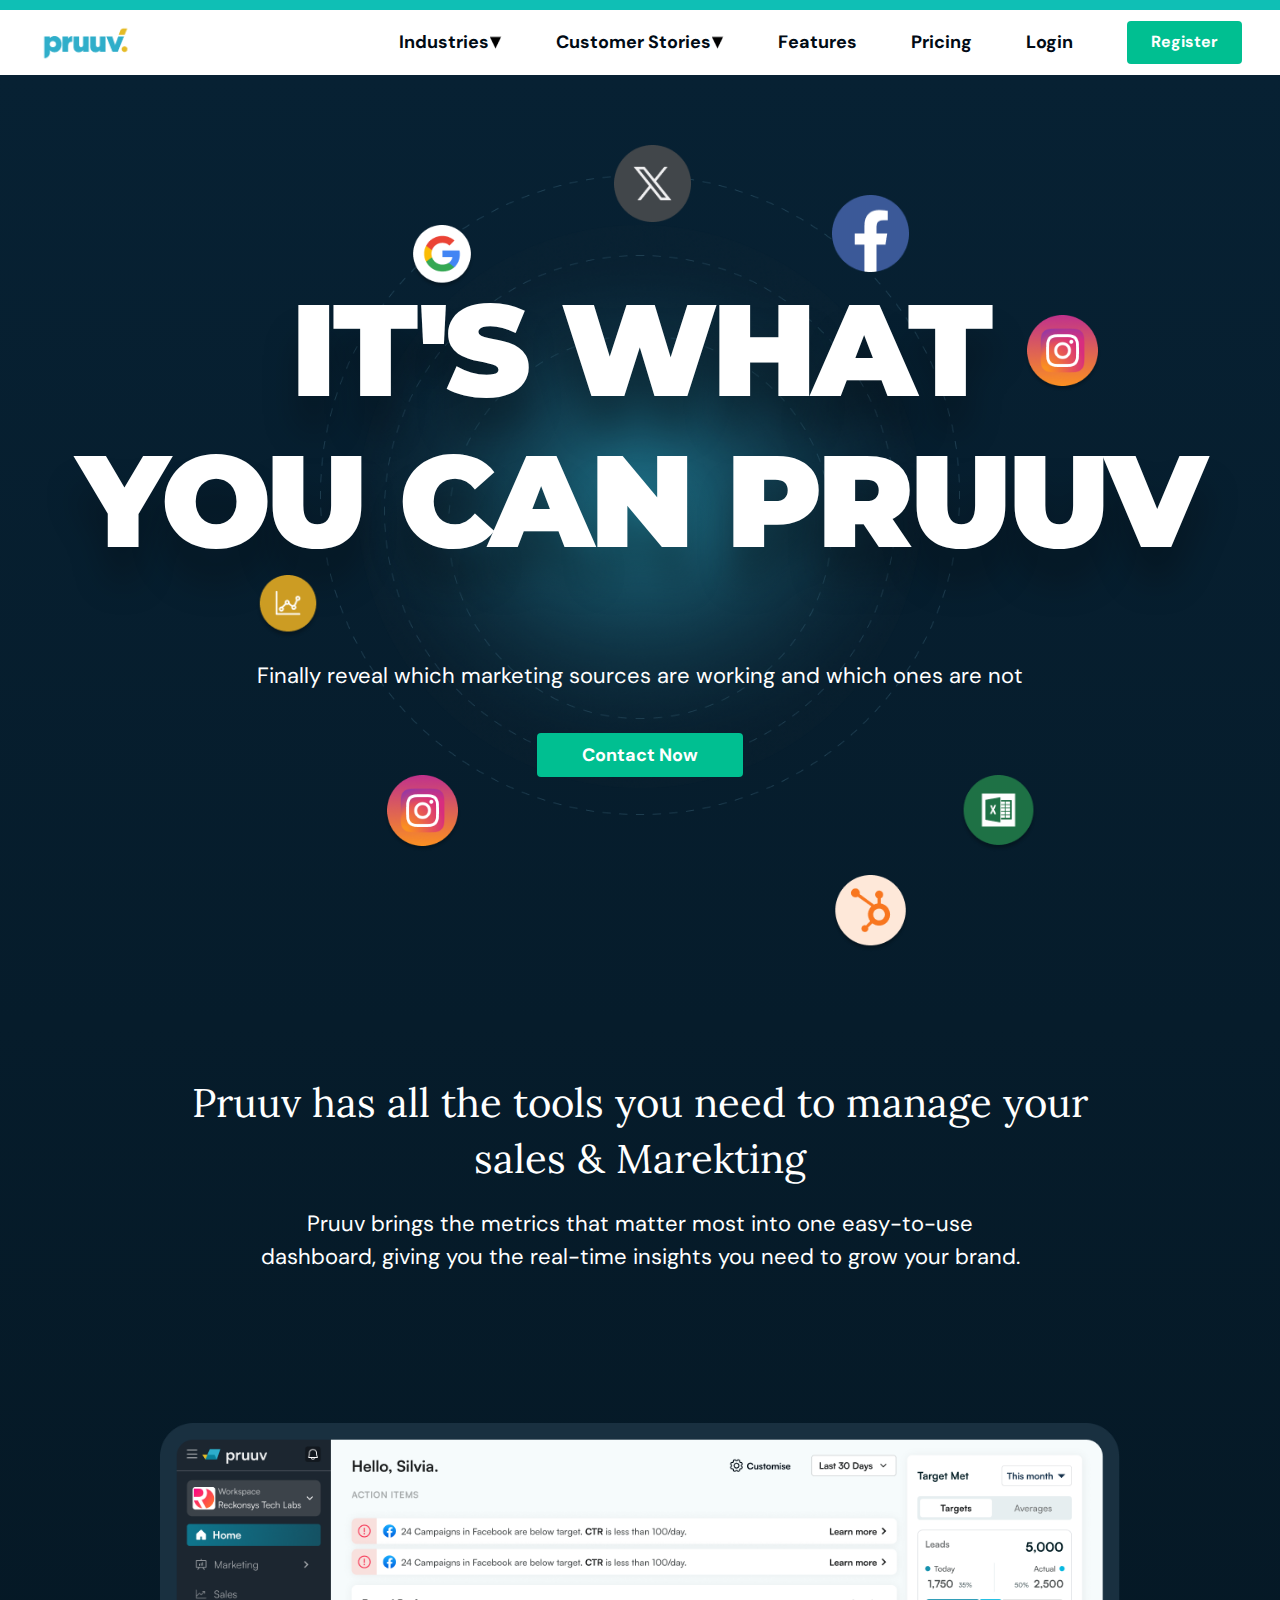
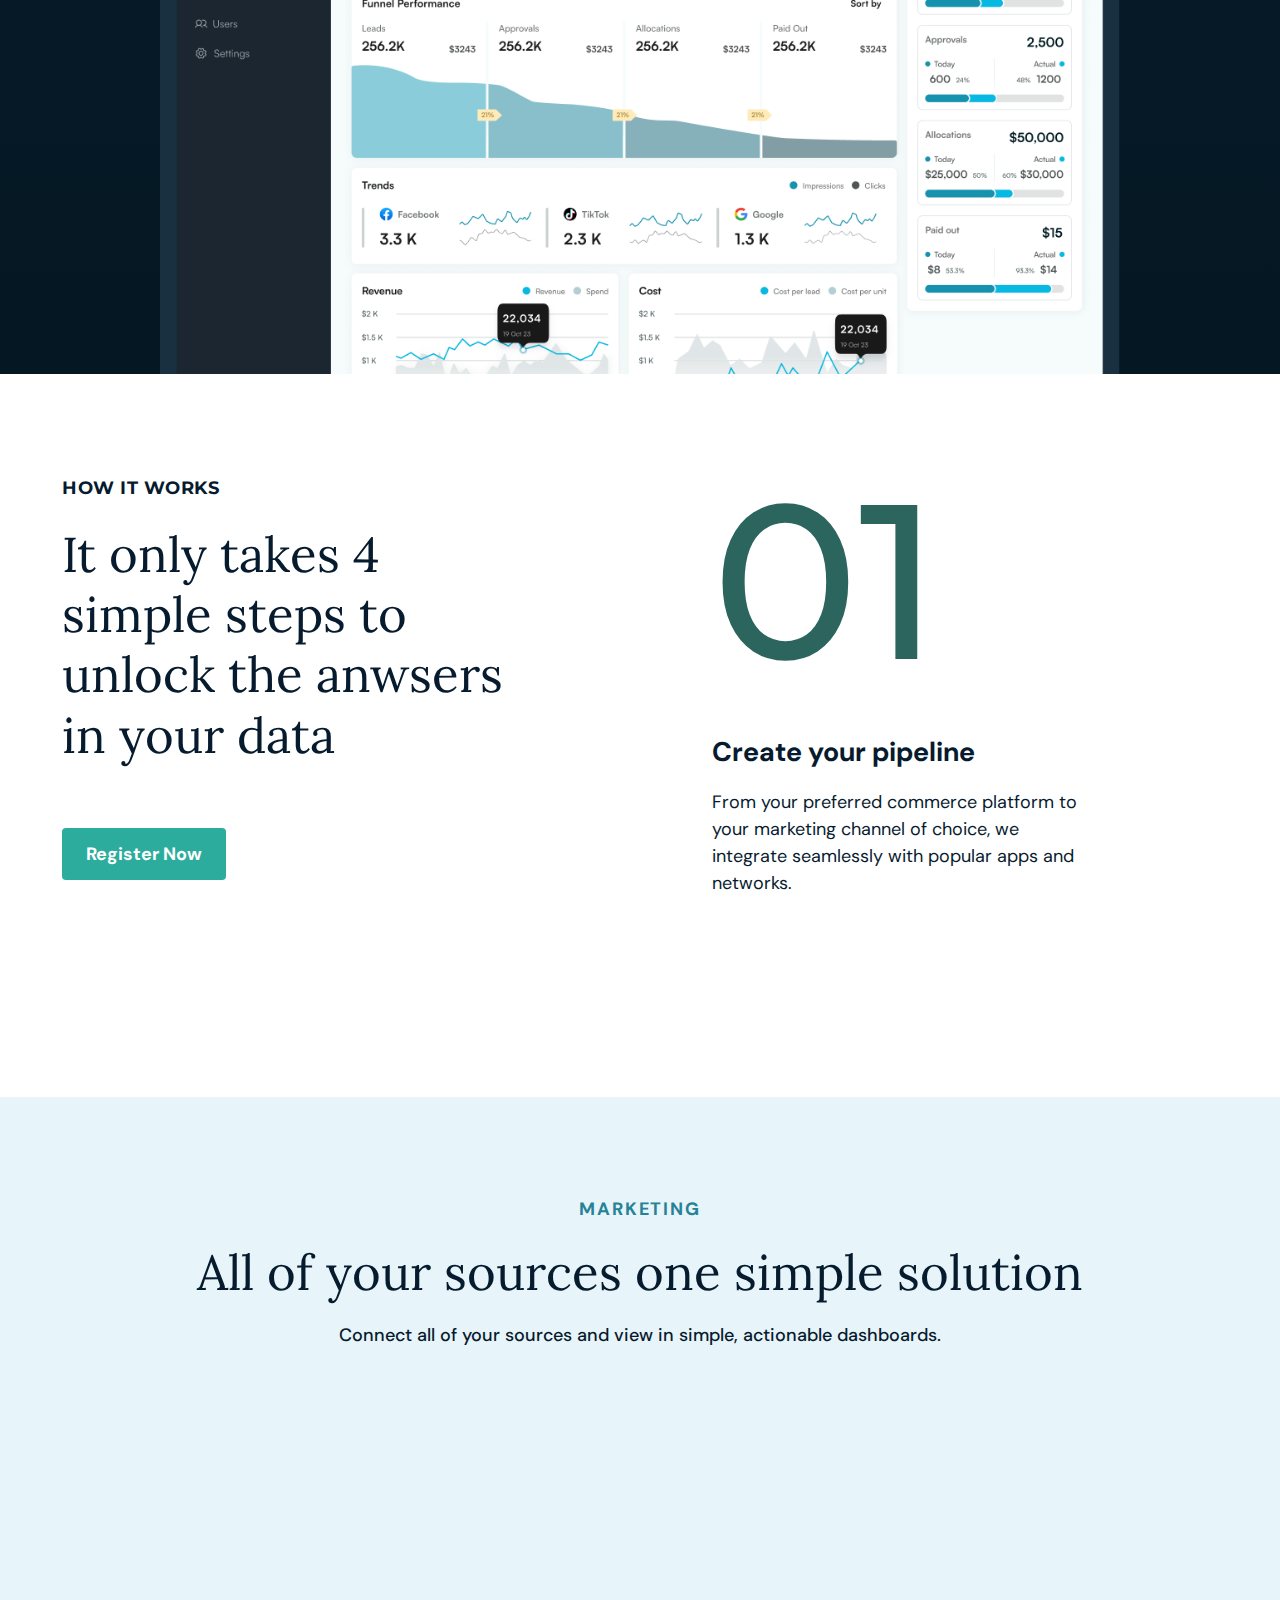
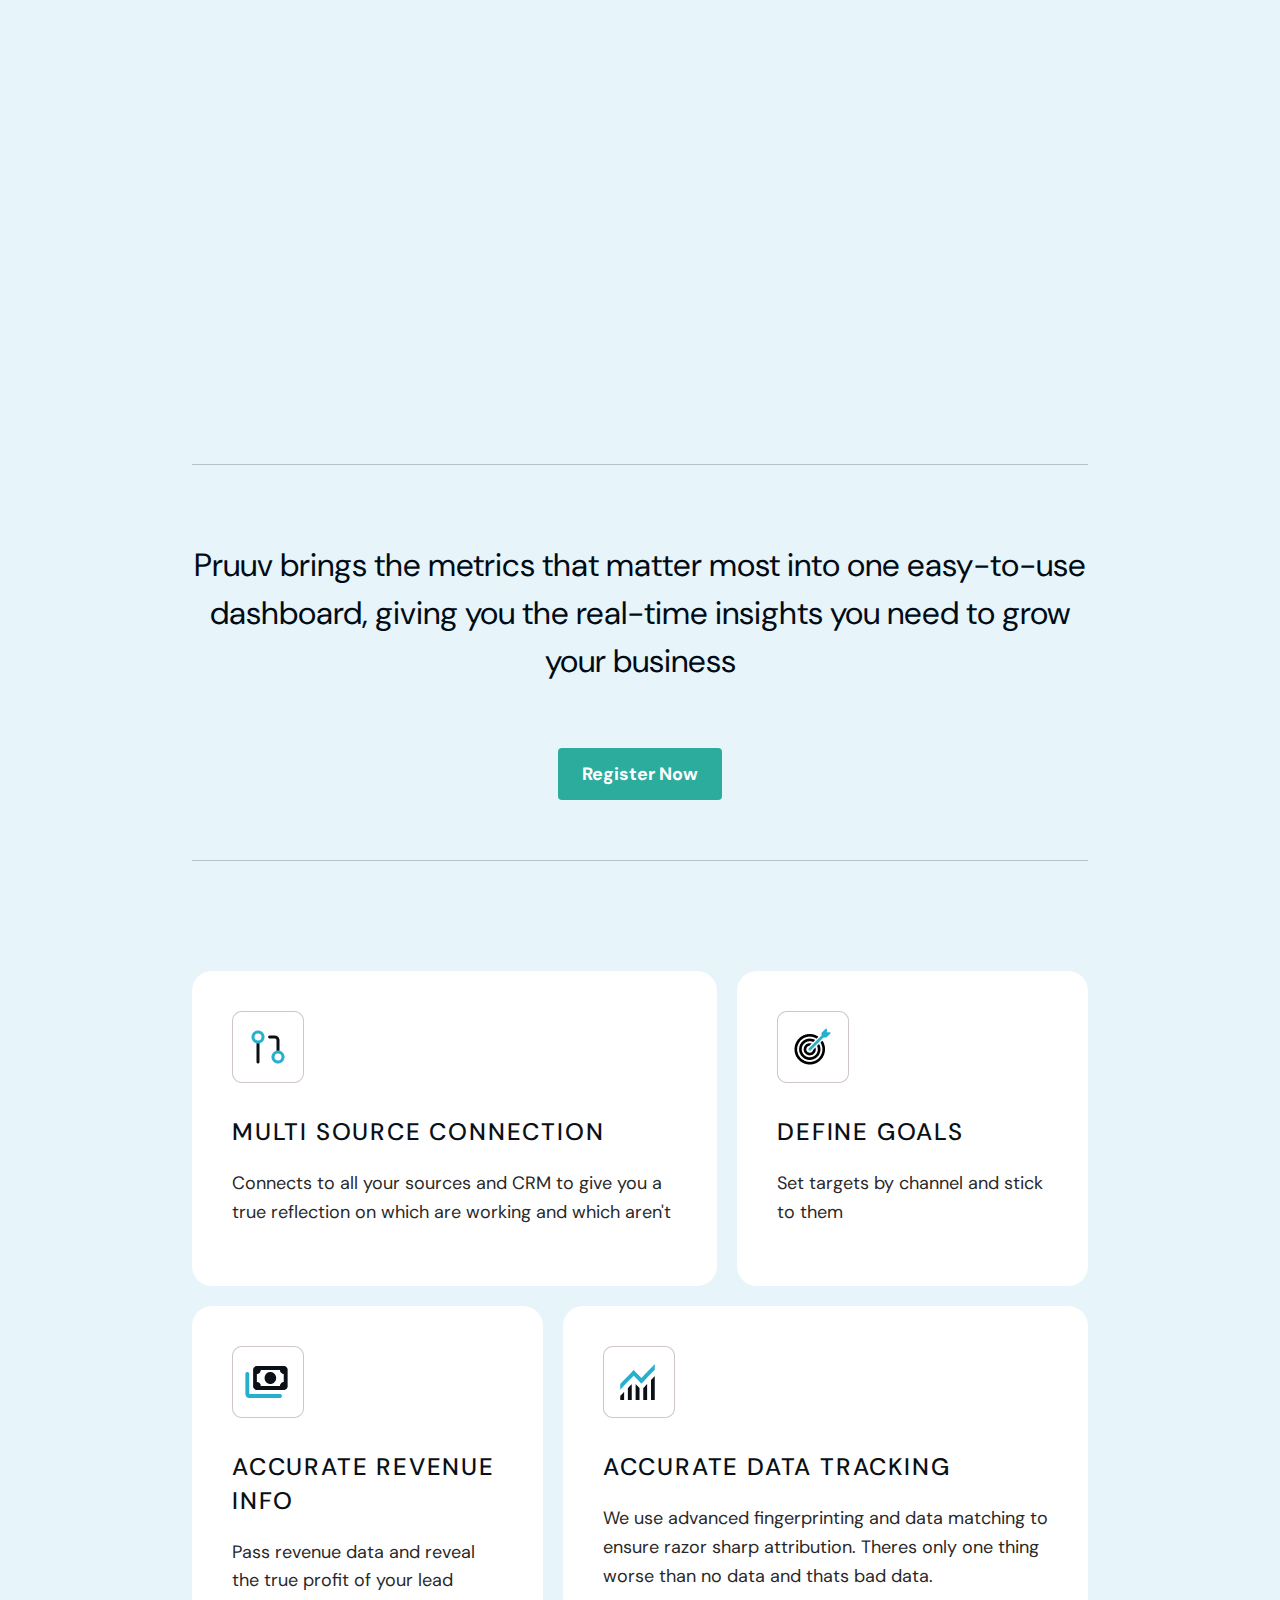
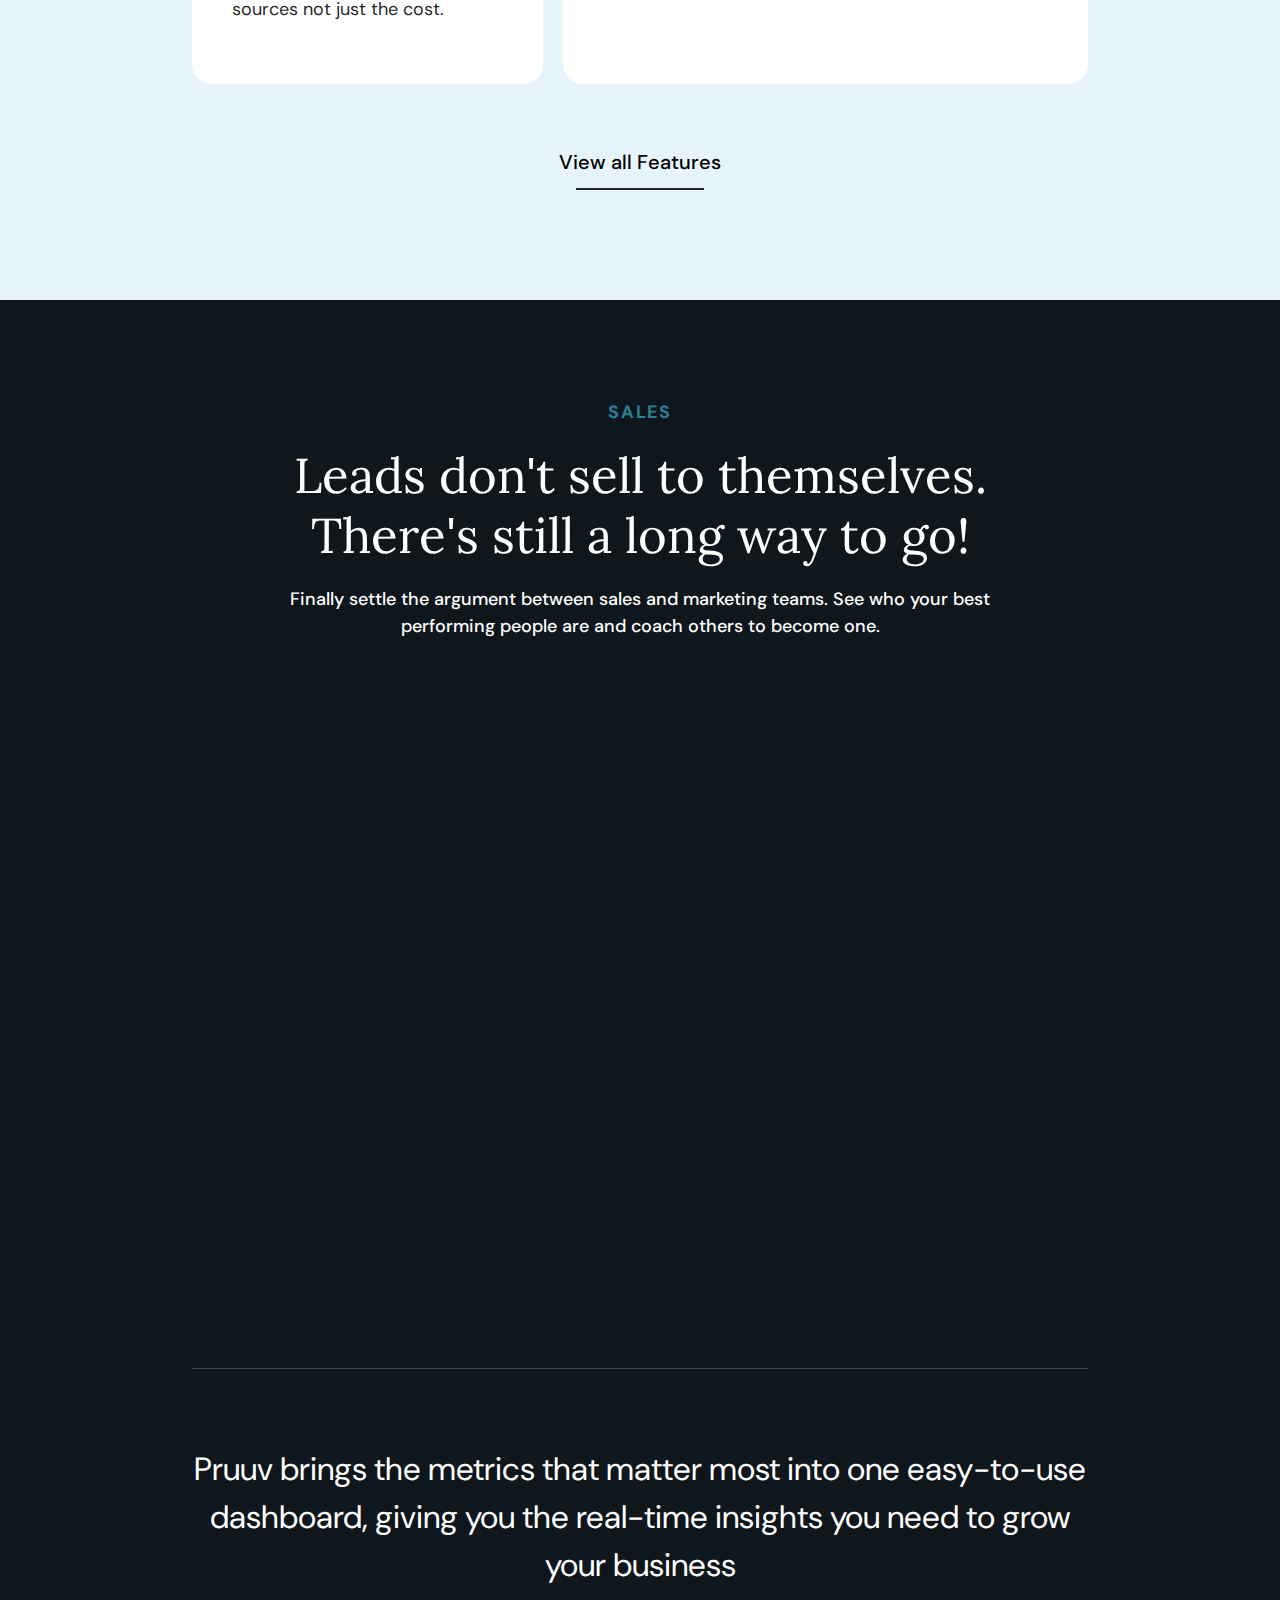
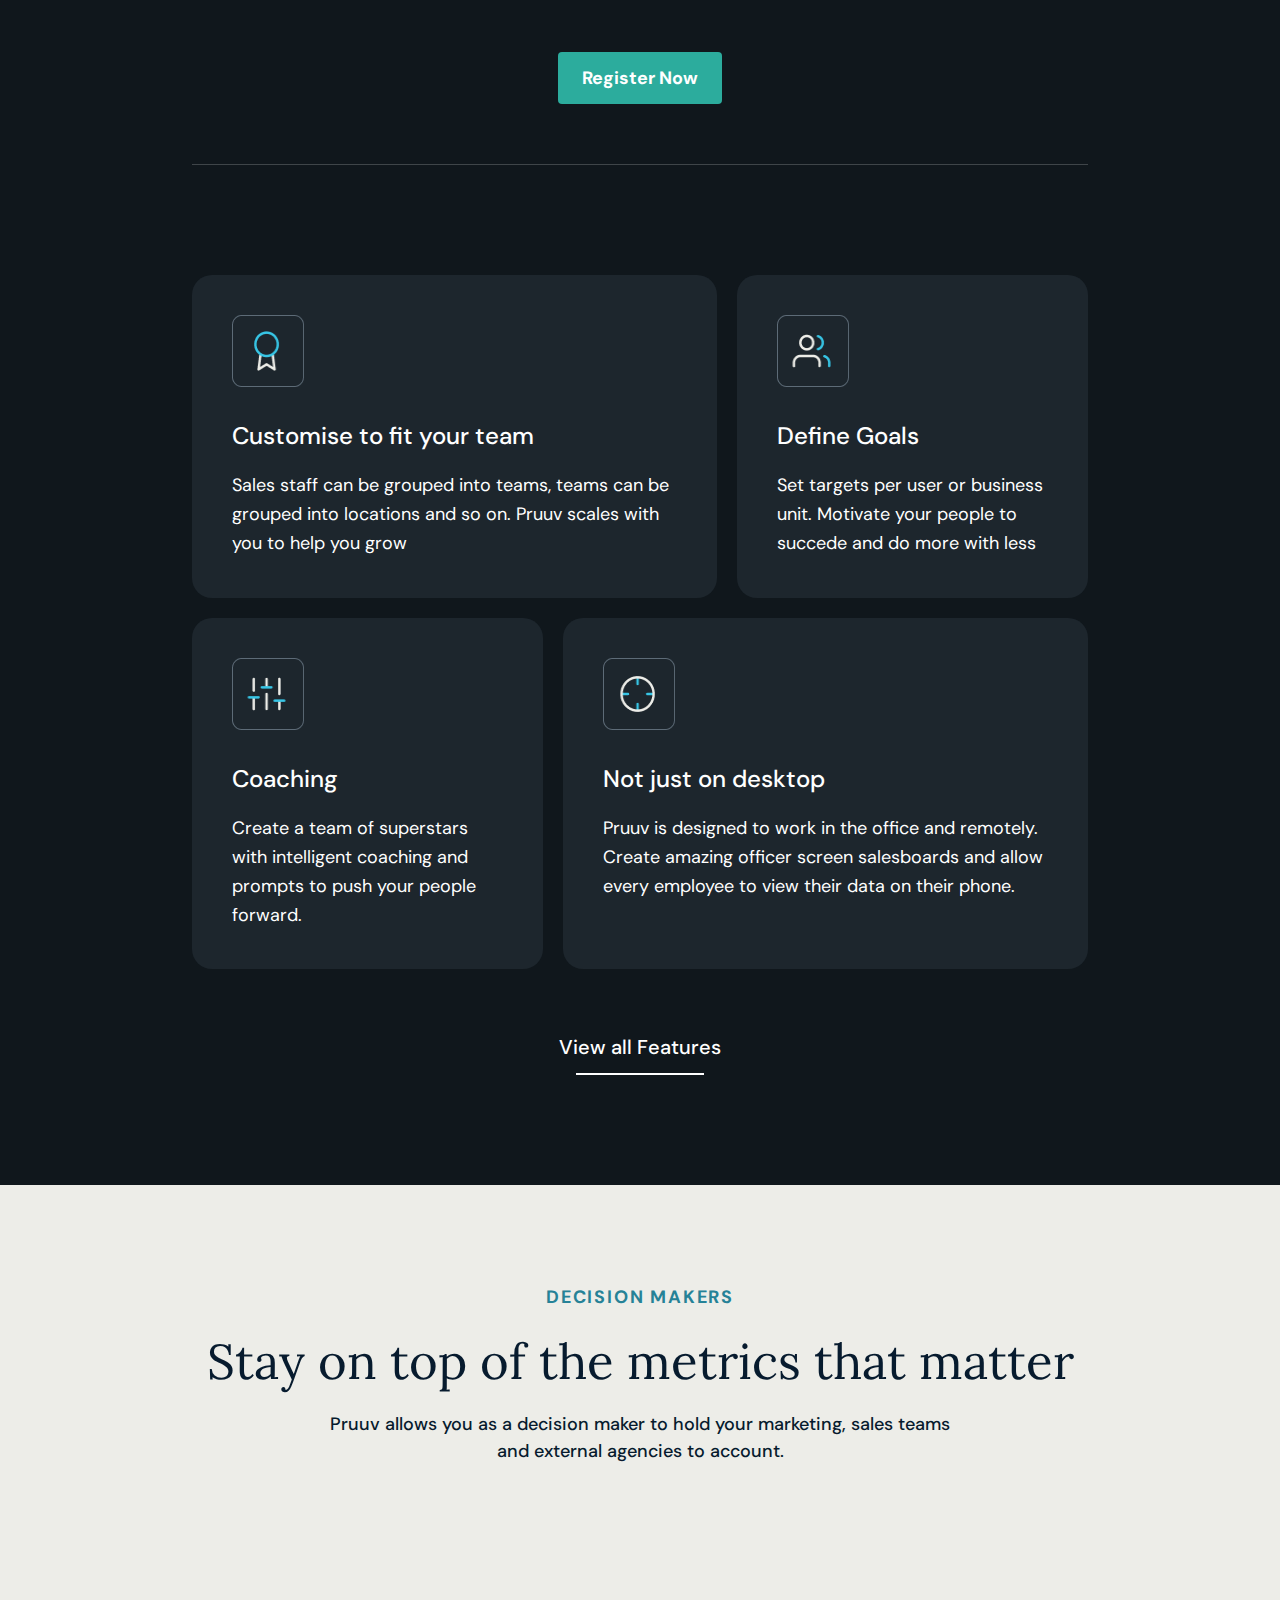
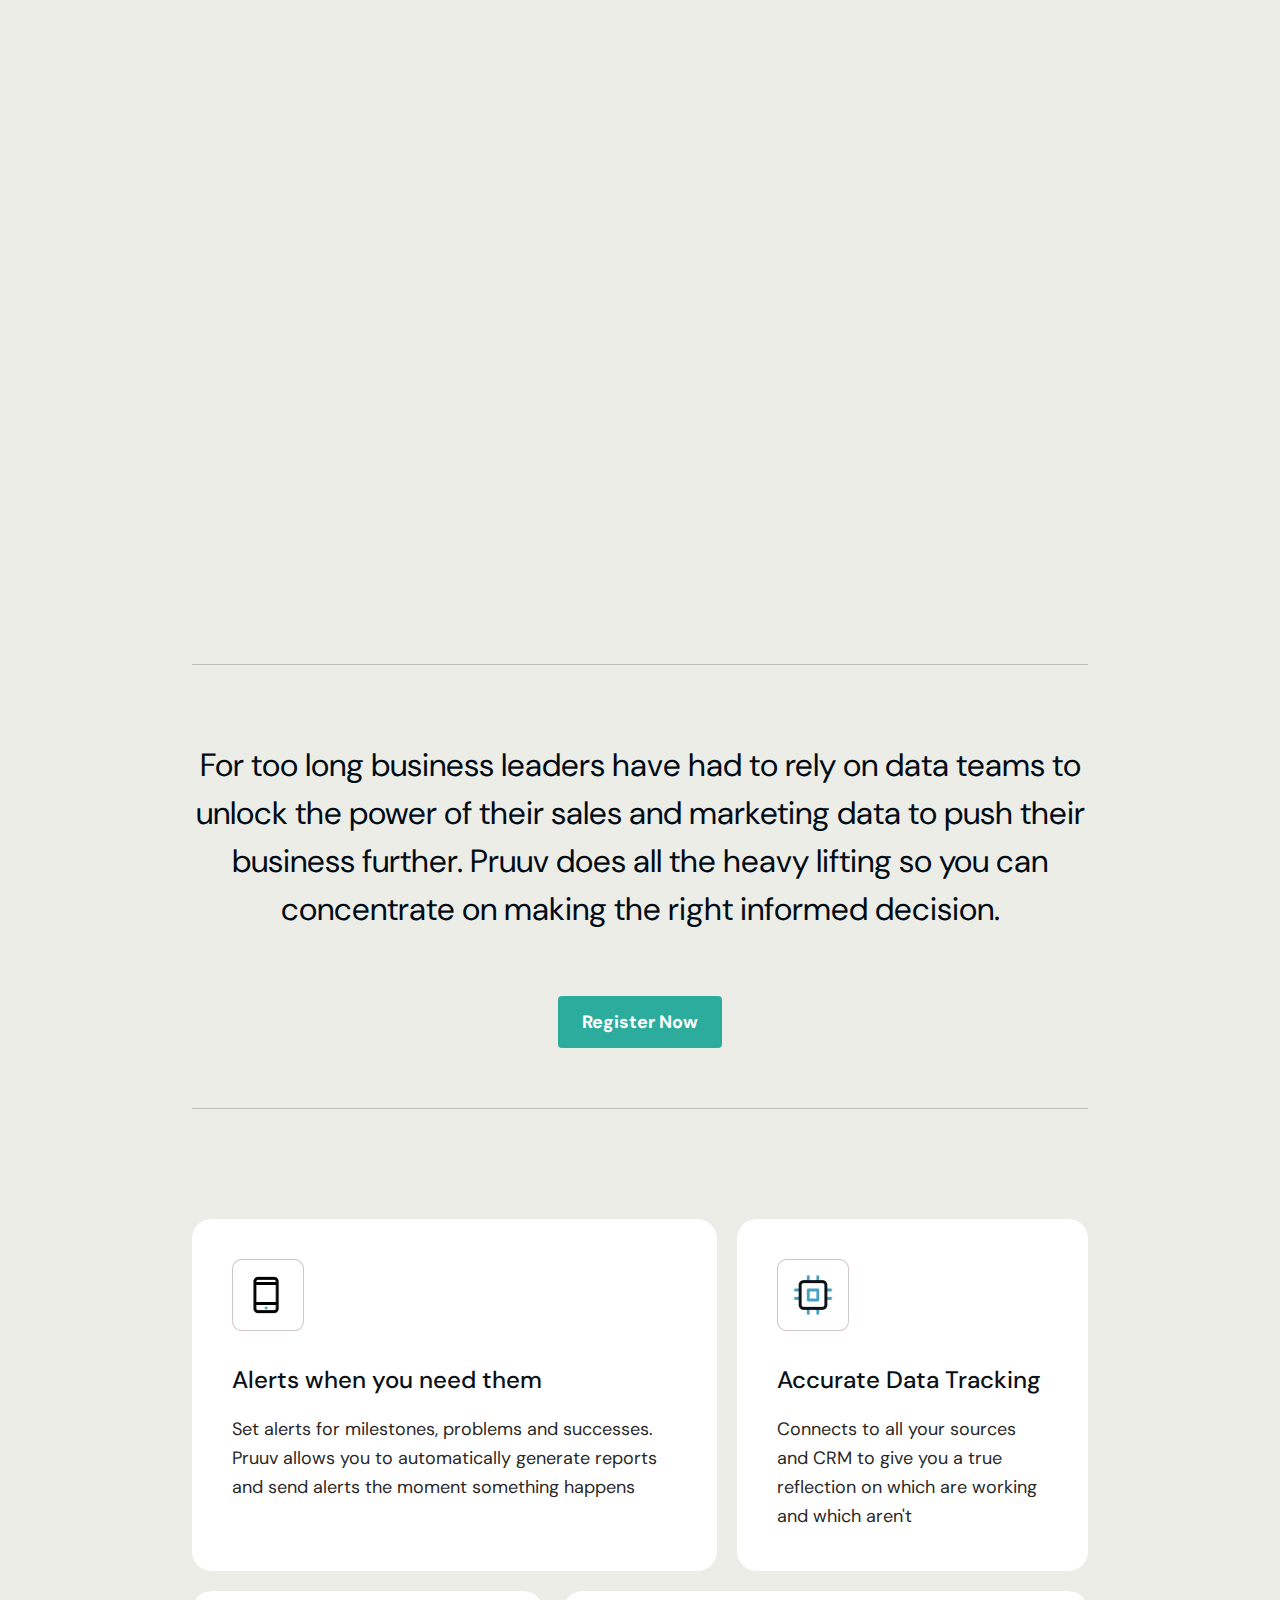
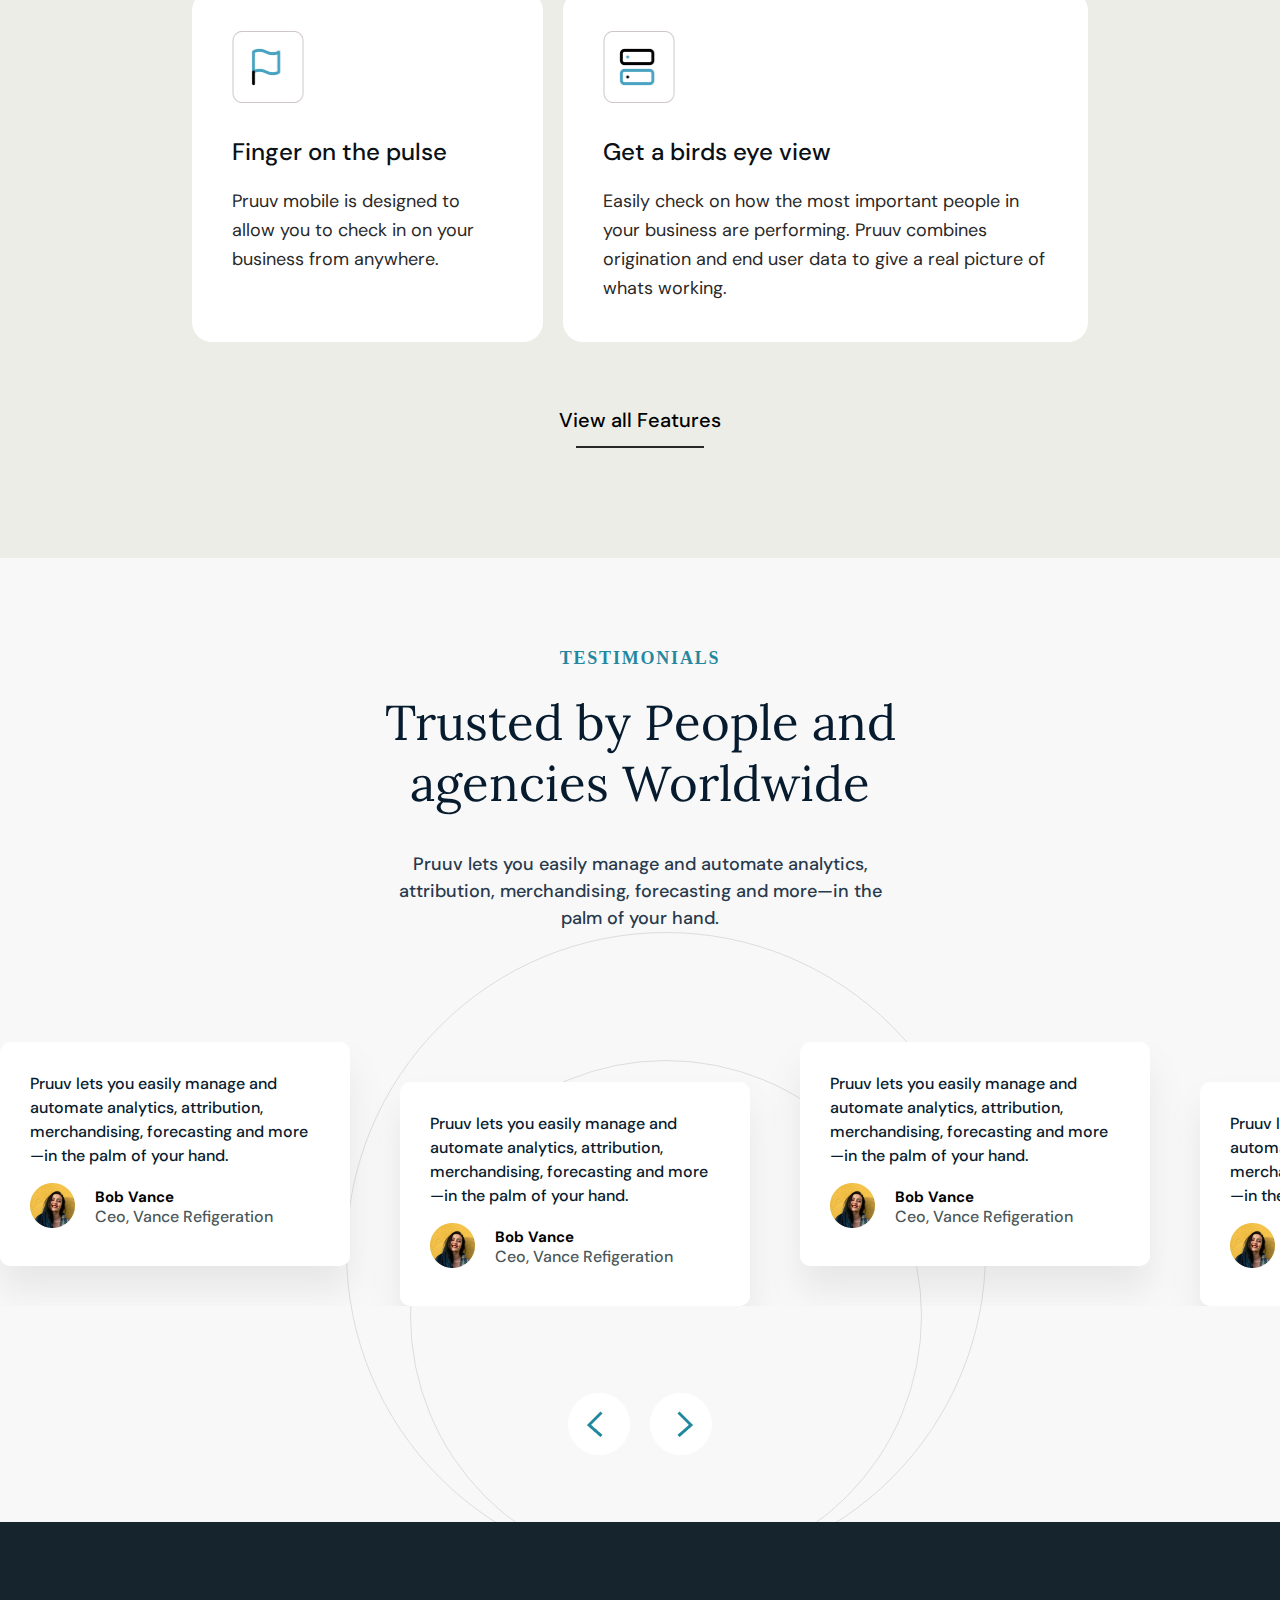
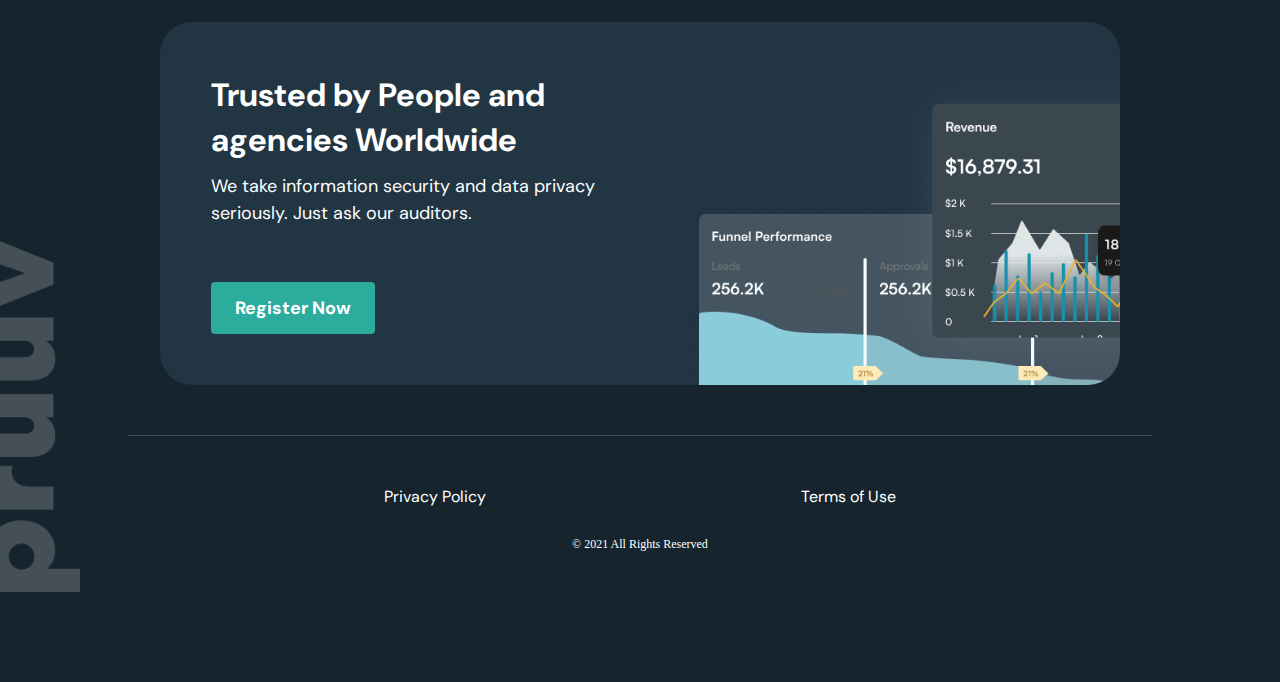
==== commit 88acbda6: "scroll video play" ====
--- a/index.html
+++ b/index.html
@@ -64,7 +64,7 @@
         <h2 class="content">All of your sources one simple solution</h2>
         <h3 class="sub-content">Connect all of your sources and view in simple, actionable dashboards.</h3>
         <div class="marketingvideocontainer">
-            <video id="marketingsectionvideo" src="./assets/marketingsectionvideo.webm" autoplay muted loop="true"></video>
+            <video id="marketingsectionvideo scrollplay" src="./assets/marketingsectionvideo.webm" muted></video>
         </div>
         <div class="line"></div>
         <div class="contentpara">Pruuv brings the metrics that matter most into one easy-to-use dashboard, giving you the real-time insights you need to grow your business</div>
@@ -101,7 +101,7 @@
         <h2 class="salessection__content">Leads don't sell to themselves. There's still a long way to go!</h2>
         <h3 class="sub-content">Finally settle the argument between sales and marketing teams. See who your best performing people are and coach others to become one.</h3>
         <div class="salesvideocontainer">
-            <video id="salessectionvideo" src="./assets/salessectionvideo.webm" muted>
+            <video id="salessectionvideo scrollplay" src="./assets/salessectionvideo.webm" muted>
             </video>
         </div>
         <div class="line"></div>
@@ -139,7 +139,7 @@
         <h2 class="decisionmakersection__content">Stay on top of the metrics that matter</h2>
         <h3 class="decisionmakersection__sub-content">Pruuv allows you as a decision maker to hold your marketing, sales teams and external agencies to account.</h3>
         <div class="desionmakersection-videocontainer">
-            <video id="decisionmakerssectionvideo" src="./assets/desicionmakerssectionvideo.webm" autoplay muted loop="true"></video>
+            <video id="decisionmakerssectionvideo scrollplay" src="./assets/desicionmakerssectionvideo.webm" muted preload="auto"></video>
         </div>
         <div class="line"></div>
         <div class="contentpara">For too long business leaders have had to rely on data teams to unlock the power of their sales and marketing data to push their business further. Pruuv does all the heavy lifting so you can concentrate on making the right informed decision.</div>
@@ -296,31 +296,29 @@
         <img src="./assets/footer-pruuv-logo.png" class="footer-pruuv-logo">
     </div>
     <script>
-        const salessectionvideo = document.getElementById("salessectionvideo");
-        const decisionmakersvideo = document.getElementById("decisionmakerssectionvideo");
-        const marketingsectionvideo = document.getElementById("marketingsectionvideo");
-        // console.log(salessectionvideo.offsetHeight)
-        // window.onscroll = function (e){
-        //     console.log(window.scrollY)
-        //     if(window.scrollY >= 5000 ){
-        //         salessectionvideo.play();
-        //     }
-        // }
-        let observer = new IntersectionObserver((entries,observer) => {
-            entries.forEach(
-                entry =>{
-                    if (entry.isIntersecting){
-                        salessectionvideo.play();
-                        marketingsectionvideo.play();
-                        decisionmakersvideo.play();
+        const selectvideo = document.querySelectorAll('video');
+        let options = {
+            root: null,
+            rootMargin: '0px',
+            threshold: [0, 0.25, 0.5, 0.75, 1]
+        }
+        let callback = (entries, observer) => {
+            entries.forEach(entry => {
+                console.log(entry.target); // Log the target element
+                console.log(entry.isIntersecting);
+                console.log(entry.intersectionRatio);
+                console.log(entry.intersectionRatio > 0)
+                if (entry.isIntersecting){
+                   if (entry.intersectionRatio >= 0.75) {
+                         entry.target.play(); 
                     }
                 }
-            )
-        });
-
-        observer.observe(salessectionvideo);
-        observer.observe(decisionmakersvideo);
-        observer.observe(marketingsectionvideo);
+            });
+        };
+        let observer = new IntersectionObserver(callback, options);
+        selectvideo.forEach(video => {
+        observer.observe(video);    
+        });    
 
     </script>
 </body>
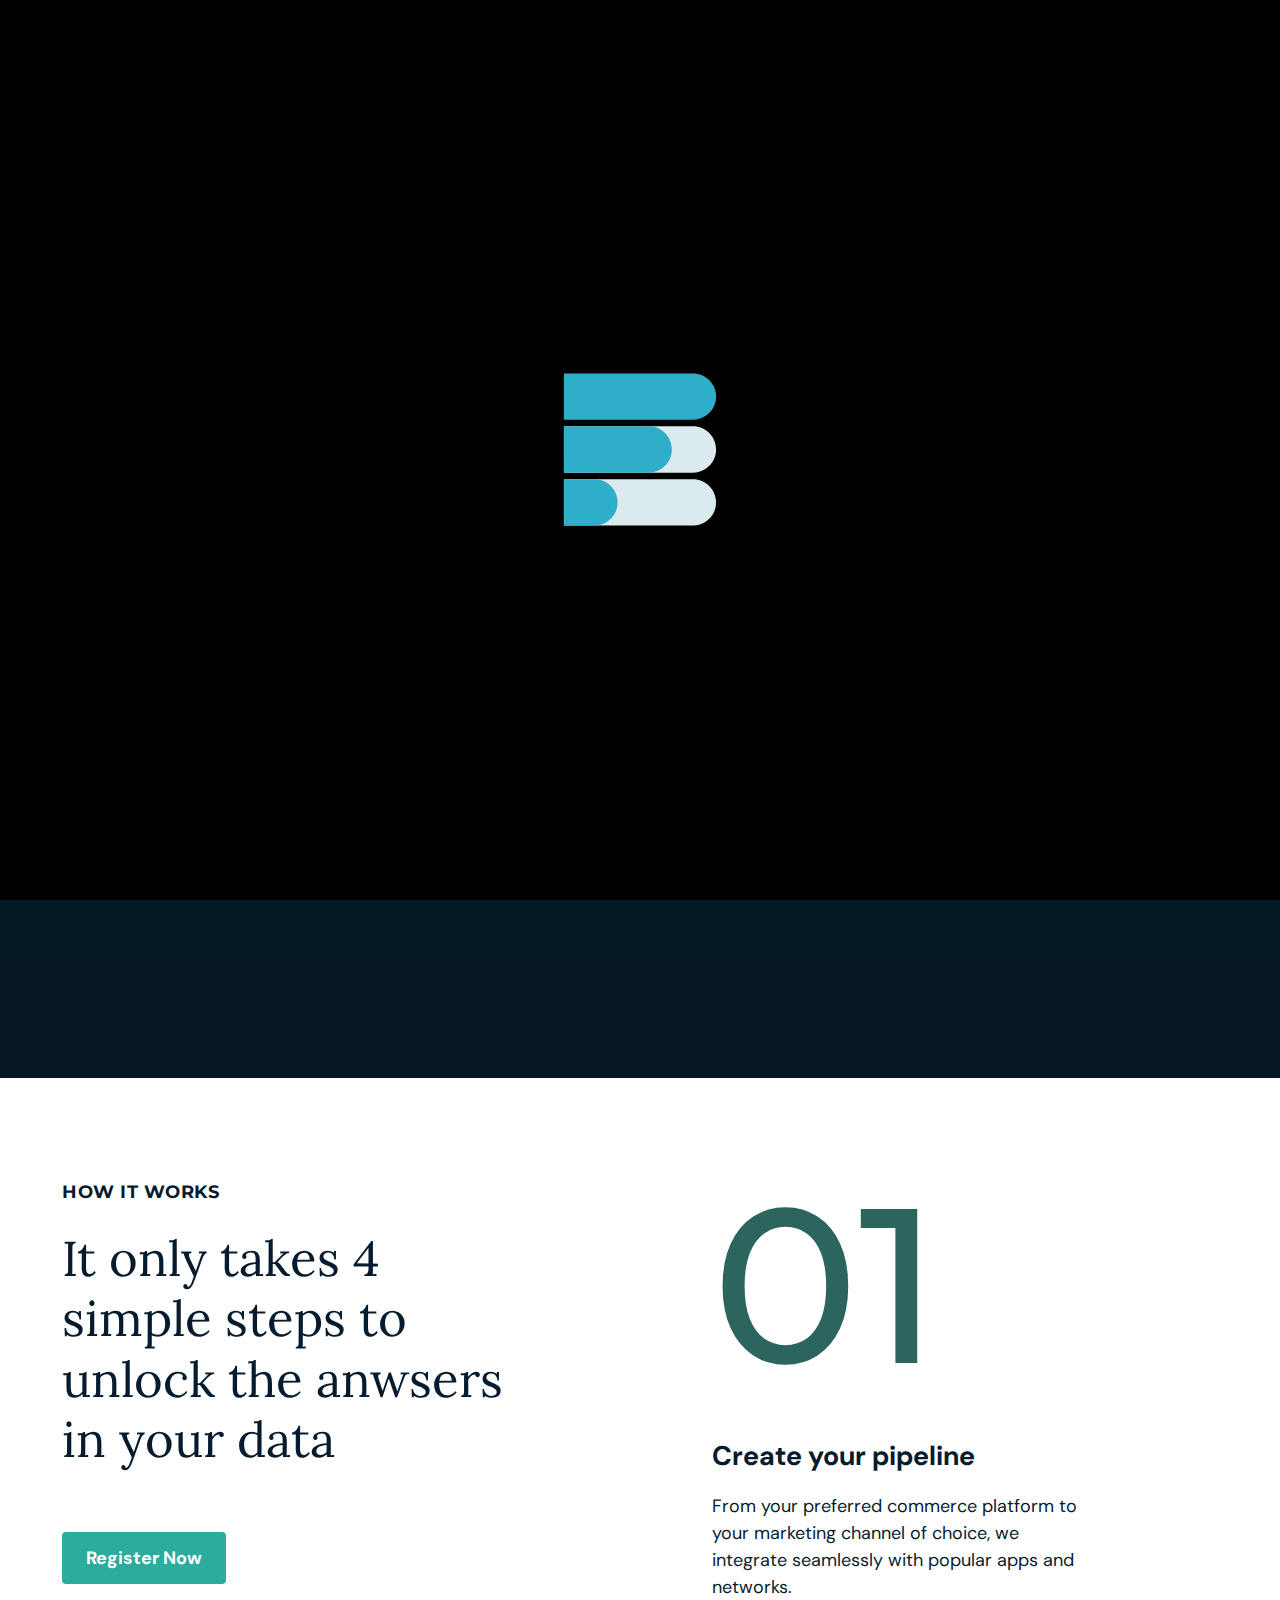
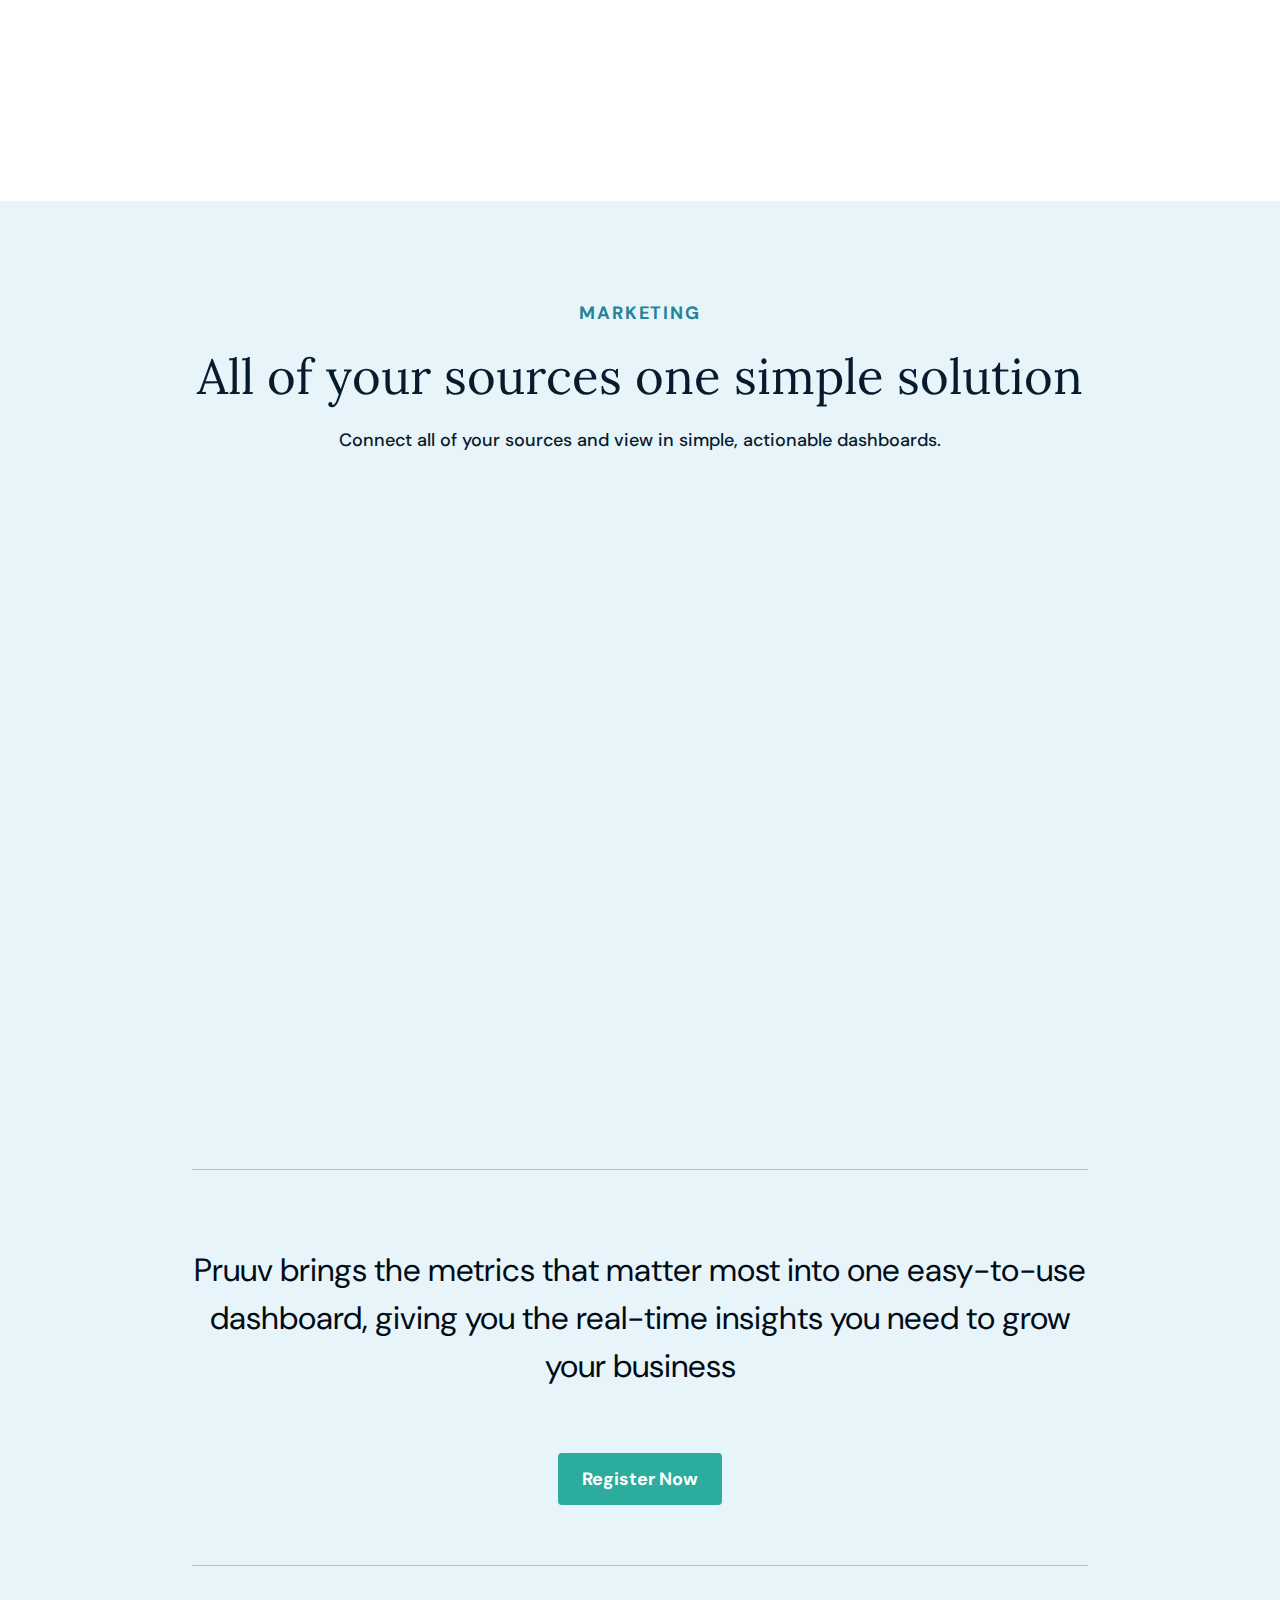
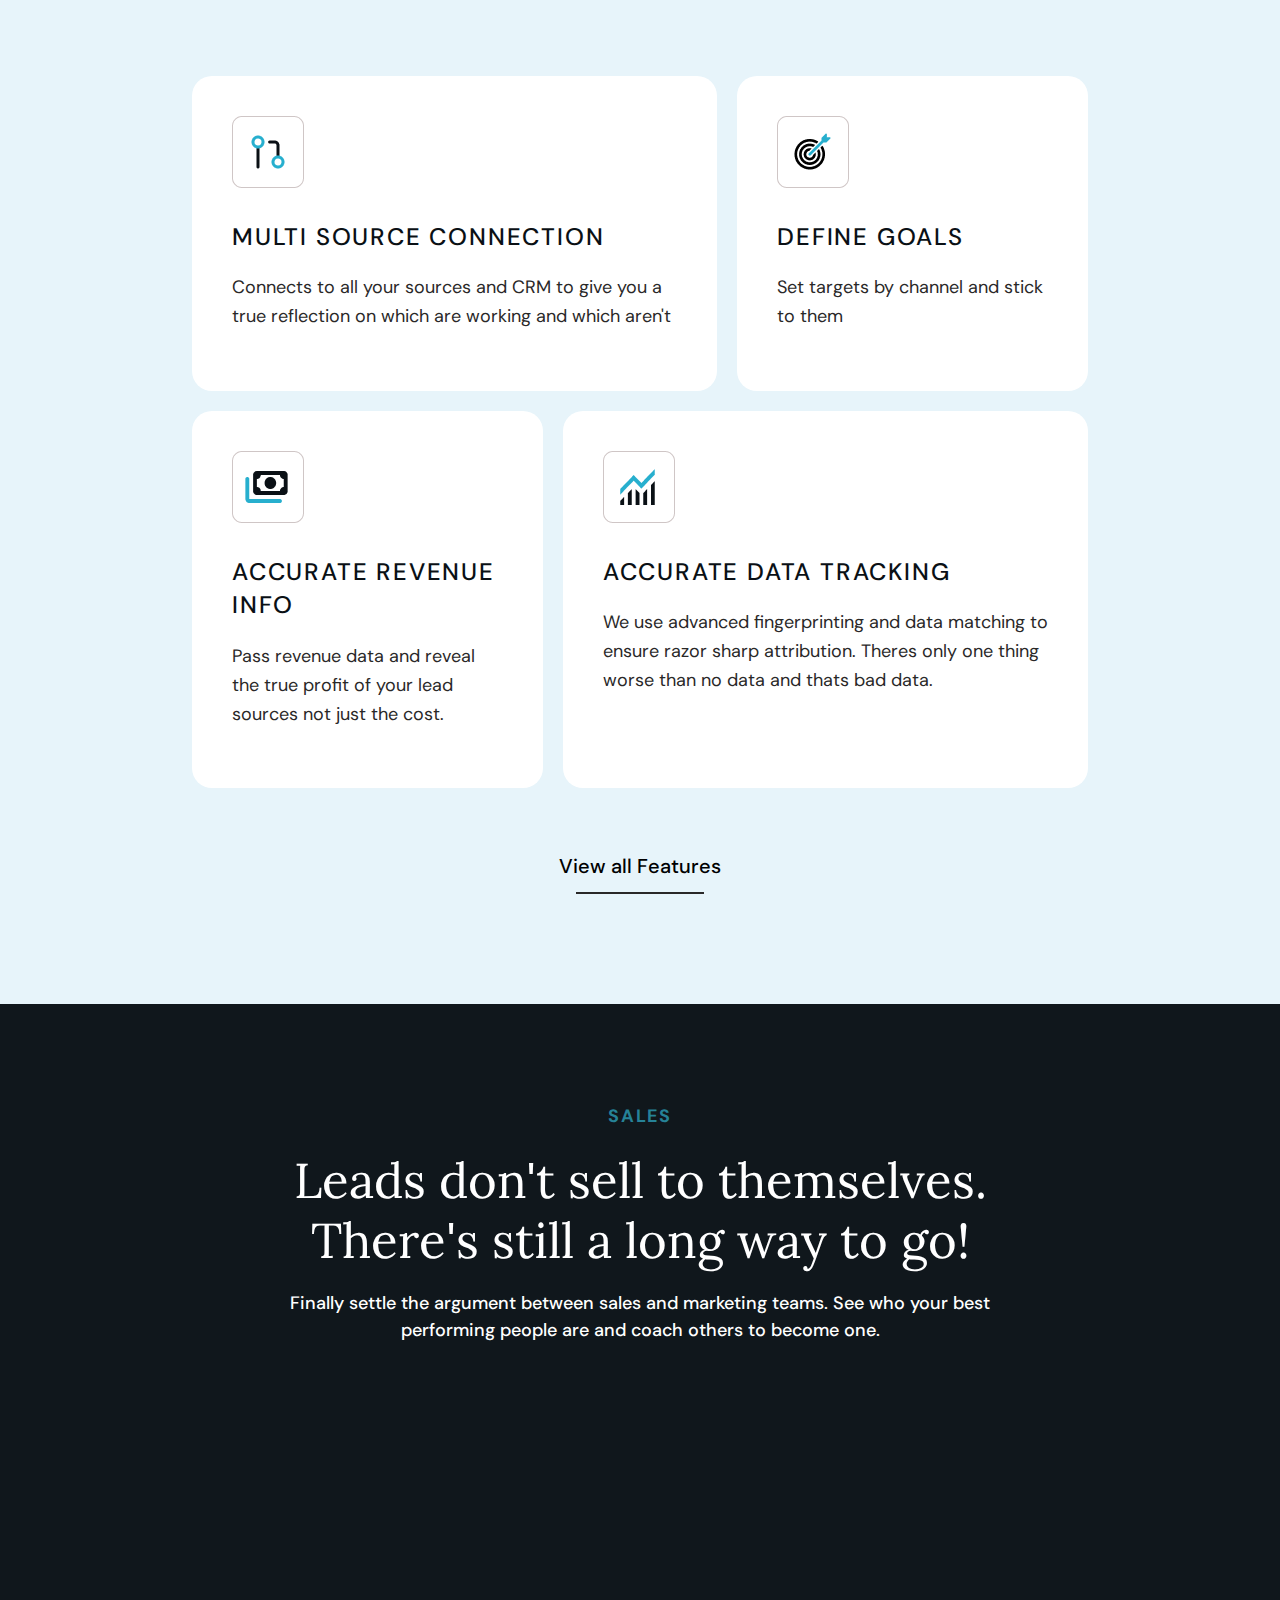
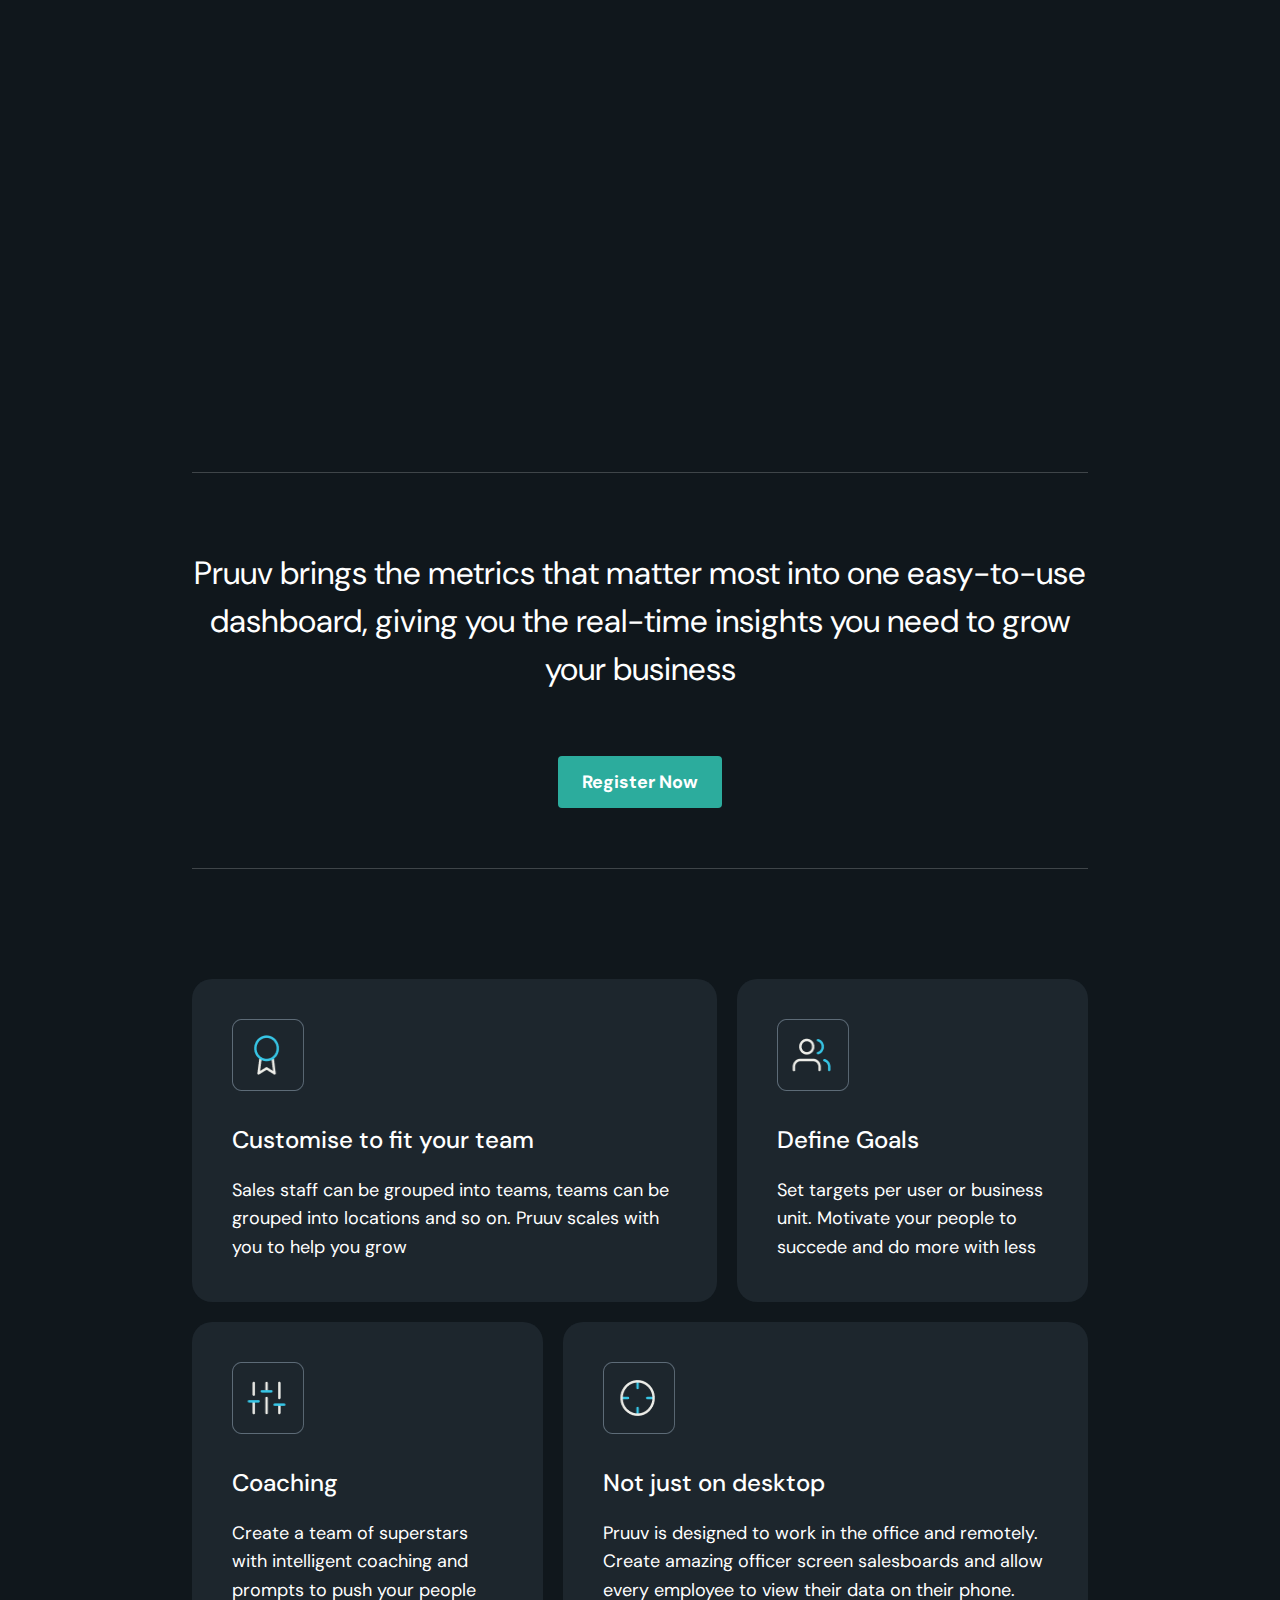
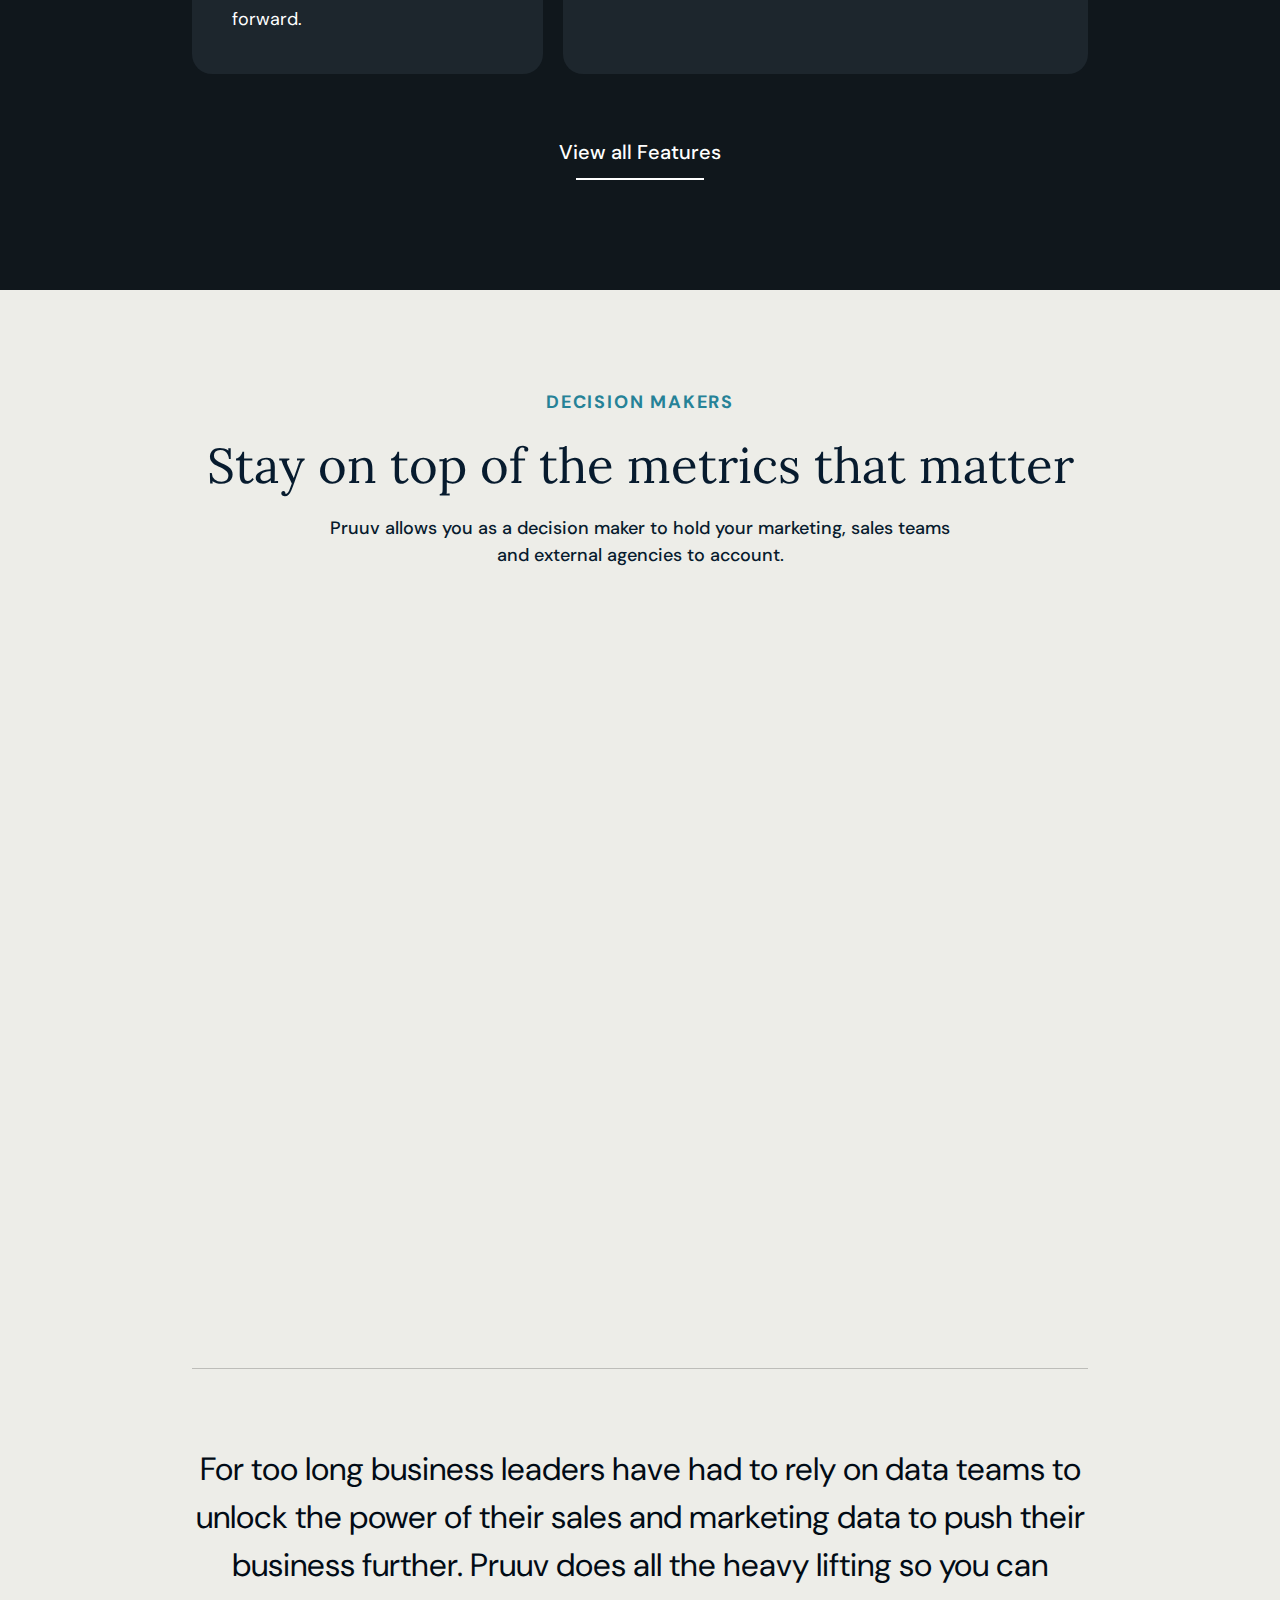
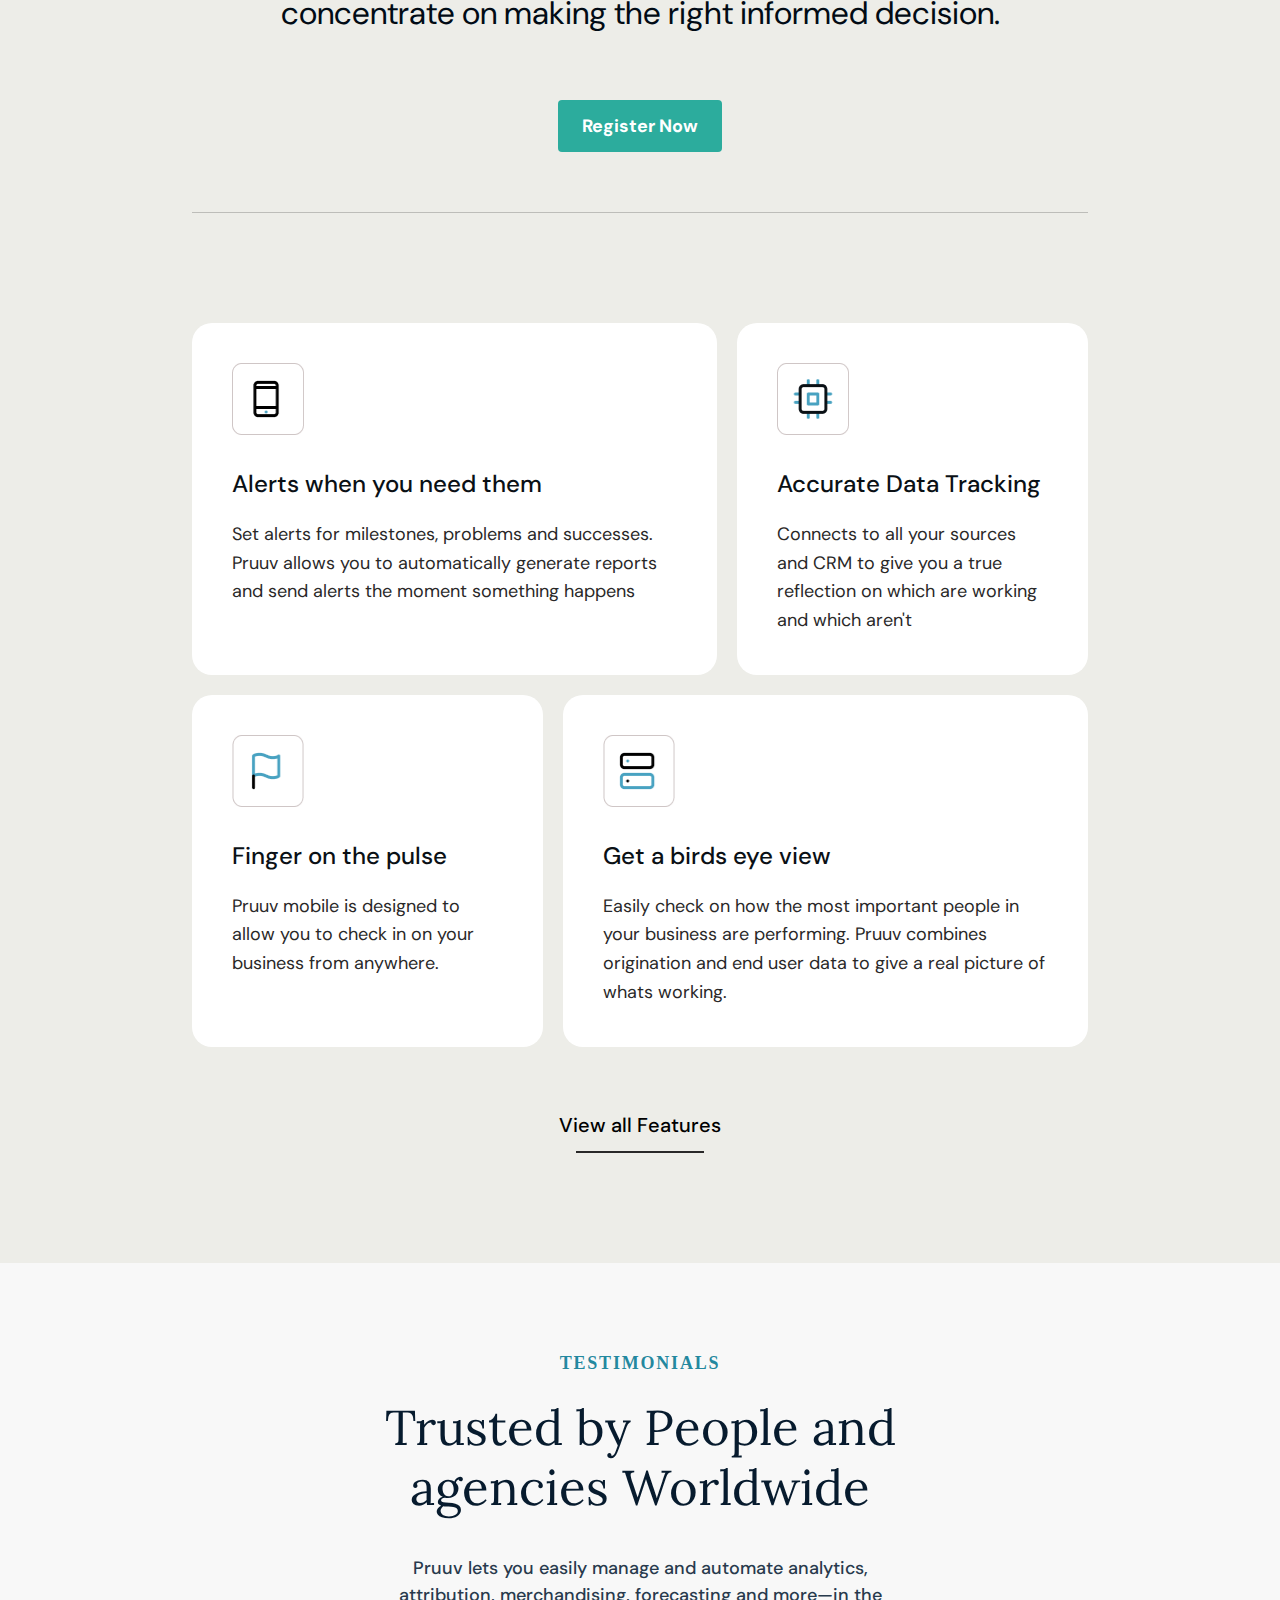
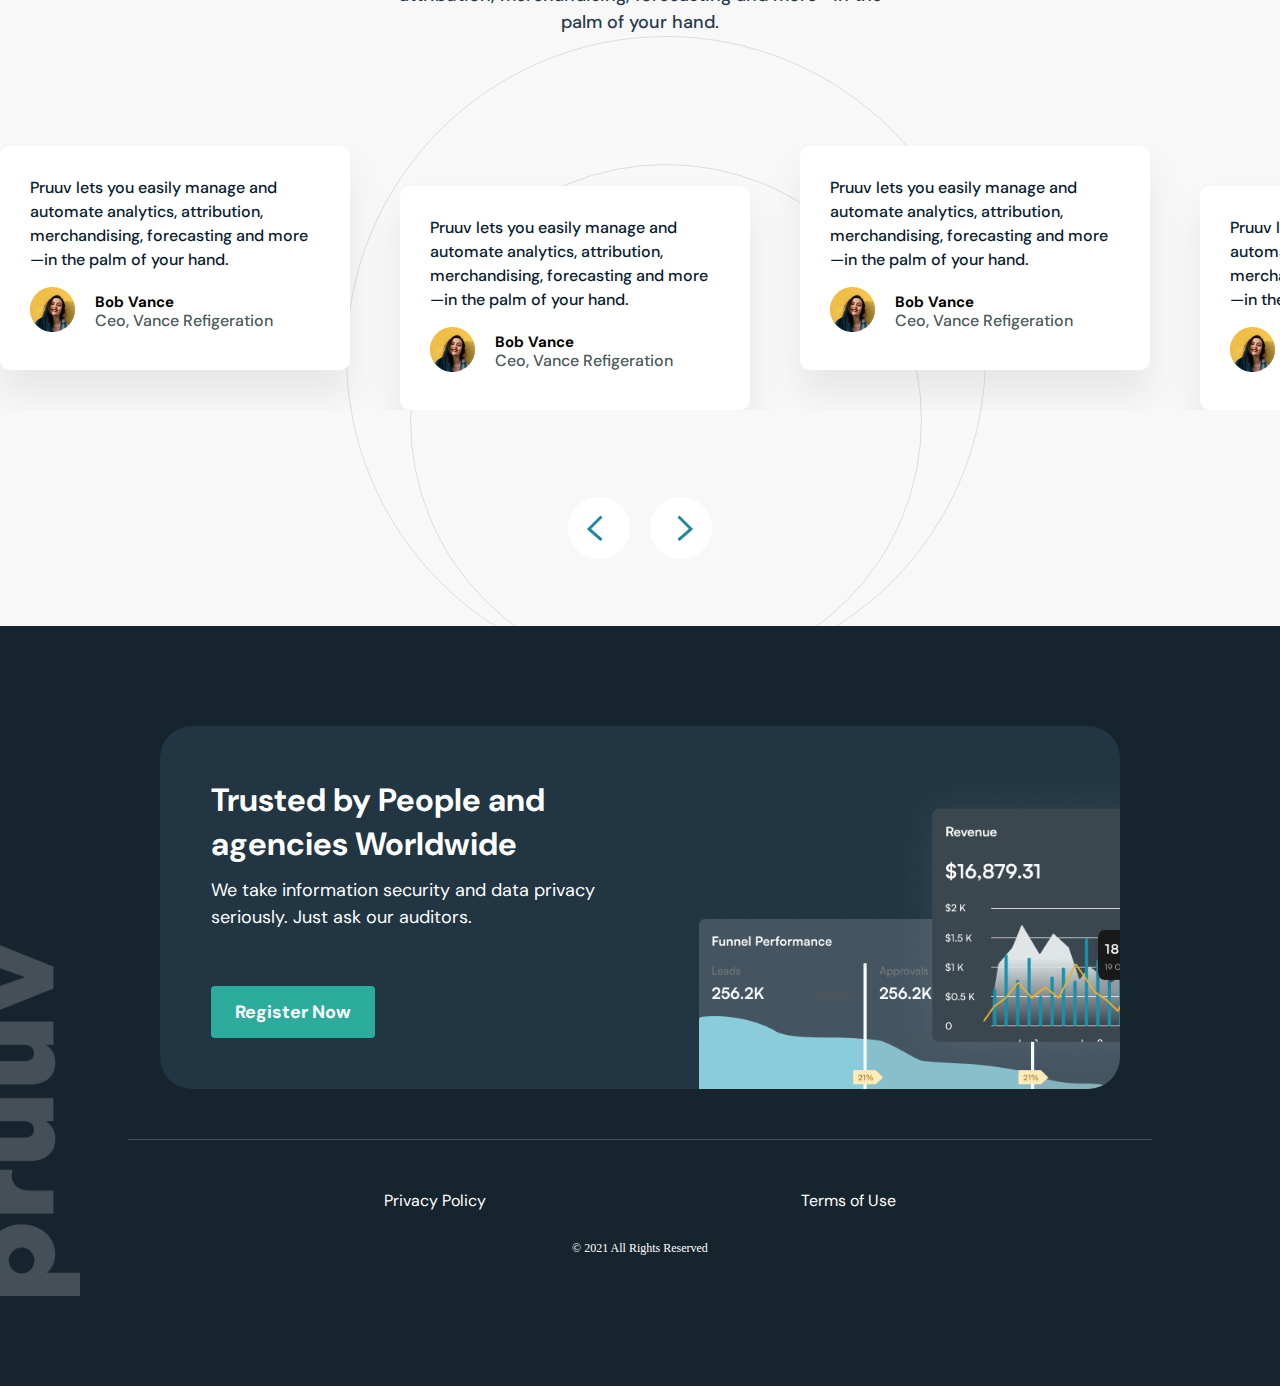
==== commit 22894992: "annimation added by mohan" ====
--- a/index.html
+++ b/index.html
@@ -6,12 +6,26 @@
     <title>Pruuv</title>
     <link rel="stylesheet" href="./css/style.css">
 </head>
-<body>
+<body class="fixed">
     <div class="navbar">
-        <img src="./assets/CompanyLogo.png" alt="ComapnyLogo" class = "company-logo">
+        <svg width="96" height="35" viewBox="0 0 96 35" fill="none" xmlns="http://www.w3.org/2000/svg">
+            <path d="M6.52002 9.33531V11.3773C7.16486 10.5653 7.94105 9.94433 8.8486 9.51443C9.78003 9.08454 10.807 8.8696 11.9295 8.8696C13.0997 8.8696 14.1864 9.10843 15.1895 9.58608C16.1926 10.0637 17.0643 10.7325 17.8047 11.5922C18.545 12.4281 19.1182 13.4193 19.5242 14.5657C19.9541 15.712 20.1691 16.9539 20.1691 18.2914C20.1691 19.6288 19.9541 20.8707 19.5242 22.0171C19.1182 23.1635 18.545 24.1546 17.8047 24.9905C17.0643 25.8264 16.1926 26.4951 15.1895 26.9967C14.1864 27.4743 13.0997 27.7132 11.9295 27.7132C10.807 27.7132 9.78003 27.5221 8.8486 27.14C7.91717 26.734 7.14098 26.125 6.52002 25.3129V34.6989H0V9.33531H6.52002ZM13.6132 18.2914C13.6132 17.7898 13.5177 17.3241 13.3266 16.8942C13.1356 16.4643 12.8729 16.0942 12.5385 15.7837C12.2041 15.4493 11.822 15.1866 11.3921 14.9956C10.9622 14.8045 10.4965 14.709 9.99498 14.709C9.49344 14.709 9.01578 14.8045 8.56201 14.9956C8.13211 15.1866 7.74999 15.4493 7.41563 15.7837C7.08127 16.0942 6.81856 16.4643 6.62749 16.8942C6.43643 17.3241 6.3409 17.7898 6.3409 18.2914C6.3409 18.7929 6.43643 19.2586 6.62749 19.6885C6.81856 20.1184 7.08127 20.5005 7.41563 20.8349C7.74999 21.1454 8.13211 21.3962 8.56201 21.5872C9.01578 21.7783 9.49344 21.8738 9.99498 21.8738C10.4965 21.8738 10.9622 21.7783 11.3921 21.5872C11.822 21.3962 12.2041 21.1454 12.5385 20.8349C12.8729 20.5005 13.1356 20.1184 13.3266 19.6885C13.5177 19.2586 13.6132 18.7929 13.6132 18.2914Z" fill="#333232"/>
+            <path d="M33.4772 15.7837C33.2384 15.6882 32.9757 15.6284 32.6891 15.6046C32.4264 15.5568 32.1637 15.5329 31.901 15.5329C30.5396 15.5329 29.4888 15.9867 28.7484 16.8942C28.0081 17.7779 27.6379 19.0556 27.6379 20.7274V27.2475H21.1179V9.33531H27.6021V12.1654C28.0797 11.1146 28.7246 10.3145 29.5366 9.7652C30.3725 9.19201 31.3636 8.90542 32.51 8.90542C32.916 8.90542 33.2384 8.95319 33.4772 9.04872V15.7837Z" fill="#333232"/>
+            <path d="M51.639 27.2475H45.0832V25.0622C44.5817 25.9458 43.901 26.6146 43.0412 27.0683C42.2053 27.5221 41.2381 27.749 40.1394 27.749C38.2049 27.749 36.6884 27.128 35.5898 25.8861C34.4911 24.6203 33.9418 22.9008 33.9418 20.7274V9.33531H40.4977V18.9362C40.4977 19.8438 40.6887 20.5483 41.0709 21.0499C41.4769 21.5275 42.0381 21.7663 42.7546 21.7663C43.4472 21.7663 44.0085 21.5156 44.4384 21.014C44.8682 20.5125 45.0832 19.796 45.0832 18.8646V9.33531H51.639V27.2475Z" fill="#333232"/>
+            <path d="M71.1126 27.2475H64.5568V25.0622C64.0552 25.9458 63.3746 26.6146 62.5148 27.0683C61.6789 27.5221 60.7116 27.749 59.613 27.749C57.6785 27.749 56.1619 27.128 55.0633 25.8861C53.9647 24.6203 53.4154 22.9008 53.4154 20.7274V9.33531H59.9713V18.9362C59.9713 19.8438 60.1623 20.5483 60.5444 21.0499C60.9505 21.5275 61.5117 21.7663 62.2282 21.7663C62.9208 21.7663 63.482 21.5156 63.9119 21.014C64.3418 20.5125 64.5568 19.796 64.5568 18.8646V9.33531H71.1126V27.2475Z" fill="#333232"/>
+            <path d="M71.1694 9.33531H78.0835L81.5585 19.2945L85.0334 9.33531H91.7326L84.5319 27.2475H78.3701L71.1694 9.33531Z" fill="#333232"/>
+            <path d="M95.4971 0H88.3137L85.6885 7.44231L92.4936 7.44799L95.4971 0Z" fill="#2FAECA"/>
+            </svg>
+            
         <ul class="navbar__navigation">
-            <li><a href="./industries.html"><div>Industries</div><img src="./assets/downarrow.png" alt="downarrow"></a></li>
-            <li><a href="./customerstories.html"><div>Customer Stories</div><img src="./assets/downarrow.png" alt="downarrow"></a></li>
+            <li><a href="./industries.html"><div>Industries</div><svg width="13" height="11" viewBox="0 0 13 11" fill="none" xmlns="http://www.w3.org/2000/svg">
+                <path d="M6.5 10.5L0.870834 0.75L12.1292 0.75L6.5 10.5Z" fill="black"/>
+                </svg>
+                </a></li>
+            <li><a href="./customerstories.html"><div>Customer Stories</div><svg width="13" height="11" viewBox="0 0 13 11" fill="none" xmlns="http://www.w3.org/2000/svg">
+                <path d="M6.5 10.5L0.870834 0.75L12.1292 0.75L6.5 10.5Z" fill="black"/>
+                </svg>
+                </a></li>
             <li><a href="./features.html">Features</a></li>
             <li><a href="./subscription.html">Pricing</a></li>
             <li><a href="#">Login</a></li>
@@ -19,7 +33,210 @@
         </ul>
         <img src="./assets/bars-menu.svg" class="bars-menu">
     </div>
-    <div class="herosection">
+
+    <!--Animated hero-->
+    <section class="animated-hero">
+        <div class="background-light">    
+        </div>
+        <figure class="outer-circle">
+            <svg width="768" height="768" viewBox="0 0 768 768" fill="none" xmlns="http://www.w3.org/2000/svg">
+                <circle opacity="0.2" cx="384" cy="384" r="383.5" stroke="#93D8F5" stroke-dasharray="10 10"/>
+            </svg>
+        </figure>
+        <figure class="middle-circle">
+            <svg width="568" height="568" viewBox="0 0 768 768" fill="none" xmlns="http://www.w3.org/2000/svg">
+                <circle opacity="0.2" cx="384" cy="384" r="383.5" stroke="#93D8F5" stroke-dasharray="10 10"/>
+            </svg>
+        </figure>
+        <figure class="inner-circle">
+            <svg width="368" height="368" viewBox="0 0 768 768" fill="none" xmlns="http://www.w3.org/2000/svg">
+                <circle opacity="0.2" cx="384" cy="384" r="383.5" stroke="#93D8F5" stroke-dasharray="10 10"/>
+            </svg>
+        </figure>
+
+        
+        <div class="icon-group">
+            <div class="icon fb">
+                <svg width="84" height="84" viewBox="0 0 84 84" fill="none" xmlns="http://www.w3.org/2000/svg">
+                    <g clip-path="url(#clip0_50_3412)">
+                    <path d="M84 42C84 18.804 65.196 0 42 0C18.804 0 0 18.804 0 42C0 62.9634 15.3588 80.339 35.4375 83.4896V54.1406H24.7734V42H35.4375V32.7469C35.4375 22.2206 41.7078 16.4063 51.3015 16.4063C55.8967 16.4063 60.7031 17.2266 60.7031 17.2266V27.5625H55.407C50.1896 27.5625 48.5625 30.8 48.5625 34.1215V42H60.2109L58.3488 54.1406H48.5625V83.4896C68.6412 80.339 84 62.9634 84 42Z" fill="#3B5998"/>
+                    <path d="M58.3488 54.1406L60.2109 42H48.5625V34.1215C48.5625 30.8 50.1896 27.5625 55.407 27.5625H60.7031V17.2266C60.7031 17.2266 55.8967 16.4062 51.3015 16.4062C41.7078 16.4062 35.4375 22.2206 35.4375 32.7469V42H24.7734V54.1406H35.4375V83.4896C39.786 84.1701 44.214 84.1701 48.5625 83.4896V54.1406H58.3488Z" fill="white"/>
+                    </g>
+                    <defs>
+                    <clipPath id="clip0_50_3412">
+                    <rect width="84" height="84" fill="white"/>
+                    </clipPath>
+                    </defs>
+                    </svg>
+                    
+            </div>
+            <div class="icon insta">
+                <svg width="101" height="101" viewBox="0 0 101 101" fill="none" xmlns="http://www.w3.org/2000/svg">
+                    <g filter="url(#filter0_d_785_1091)">
+                    <circle cx="50.5" cy="46.5" r="46.5" fill="url(#paint0_linear_785_1091)"/>
+                    <path d="M36.3132 75.082C34.0863 75.0572 31.8805 74.6488 29.7923 73.8747C28.2675 73.3111 26.8879 72.4138 25.7544 71.2485C24.586 70.1172 23.6873 68.7373 23.1254 67.2111C22.3519 65.1231 21.9441 62.9174 21.9197 60.6909C21.7487 56.9894 21.7143 55.8791 21.7143 46.5001C21.7143 37.121 21.7521 36.0147 21.918 32.3104C21.9454 30.0847 22.3537 27.8802 23.1254 25.7924C23.6901 24.2673 24.5874 22.8872 25.7522 21.7523C26.8843 20.5848 28.2645 19.687 29.7907 19.1254C31.8788 18.3514 34.0846 17.943 36.3115 17.9181C40.0141 17.7488 41.126 17.7144 50.5 17.7144C59.874 17.7144 60.9853 17.7522 64.6897 17.9181C66.9159 17.9453 69.121 18.3536 71.2094 19.1254C72.7348 19.6878 74.1147 20.5852 75.2473 21.7517C76.4141 22.8846 77.3119 24.2649 77.8747 25.7907C78.6489 27.8788 79.0575 30.0847 79.0825 32.3115C79.2519 36.0159 79.2863 37.125 79.2863 46.5012C79.2863 55.8774 79.2519 56.9865 79.0825 60.6909C79.0557 62.9174 78.6471 65.1227 77.8747 67.2111C77.2904 68.7256 76.3954 70.1009 75.2475 71.2486C74.0995 72.3962 72.724 73.2908 71.2094 73.8747C69.1213 74.649 66.9154 75.0576 64.6885 75.0826C60.9876 75.2519 59.8751 75.2864 50.4989 75.2864C41.1226 75.2864 40.0135 75.2536 36.3126 75.0826" fill="url(#paint1_radial_785_1091)"/>
+                    <path d="M36.3132 75.082C34.0863 75.0572 31.8805 74.6488 29.7923 73.8747C28.2675 73.3111 26.8879 72.4138 25.7544 71.2485C24.586 70.1172 23.6873 68.7373 23.1254 67.2111C22.3519 65.1231 21.9441 62.9174 21.9197 60.6909C21.7487 56.9894 21.7143 55.8791 21.7143 46.5001C21.7143 37.121 21.7521 36.0147 21.918 32.3104C21.9454 30.0847 22.3537 27.8802 23.1254 25.7924C23.6901 24.2673 24.5874 22.8872 25.7522 21.7523C26.8843 20.5848 28.2645 19.687 29.7907 19.1254C31.8788 18.3514 34.0846 17.943 36.3115 17.9181C40.0141 17.7488 41.126 17.7144 50.5 17.7144C59.874 17.7144 60.9853 17.7522 64.6897 17.9181C66.9159 17.9453 69.121 18.3536 71.2094 19.1254C72.7348 19.6878 74.1147 20.5852 75.2473 21.7517C76.4141 22.8846 77.3119 24.2649 77.8747 25.7907C78.6489 27.8788 79.0575 30.0847 79.0825 32.3115C79.2519 36.0159 79.2863 37.125 79.2863 46.5012C79.2863 55.8774 79.2519 56.9865 79.0825 60.6909C79.0557 62.9174 78.6471 65.1227 77.8747 67.2111C77.2904 68.7256 76.3954 70.1009 75.2475 71.2486C74.0995 72.3962 72.724 73.2908 71.2094 73.8747C69.1213 74.649 66.9154 75.0576 64.6885 75.0826C60.9876 75.2519 59.8751 75.2864 50.4989 75.2864C41.1226 75.2864 40.0135 75.2536 36.3126 75.0826" fill="url(#paint2_radial_785_1091)"/>
+                    <path d="M43.4317 46.6225C43.4318 45.2124 43.8501 43.8341 44.6336 42.6617C45.417 41.4894 46.5306 40.5757 47.8334 40.0362C49.1361 39.4967 50.5696 39.3557 51.9526 39.6309C53.3355 39.9062 54.6058 40.5853 55.6027 41.5825C56.5996 42.5797 57.2785 43.8501 57.5534 45.2331C57.8283 46.6161 57.6869 48.0496 57.1472 49.3522C56.6074 50.6549 55.6934 51.7682 54.5209 52.5514C53.3483 53.3346 51.9699 53.7526 50.5598 53.7523C48.6691 53.752 46.856 53.0007 45.5192 51.6636C44.1824 50.3265 43.4316 48.5132 43.4317 46.6225ZM39.5772 46.6225C39.5772 48.7946 40.2214 50.918 41.4281 52.7241C42.6349 54.5302 44.3502 55.9379 46.357 56.7691C48.3638 57.6003 50.572 57.8178 52.7024 57.3941C54.8328 56.9703 56.7898 55.9243 58.3257 54.3884C59.8616 52.8524 60.9076 50.8955 61.3314 48.7651C61.7552 46.6347 61.5377 44.4264 60.7064 42.4196C59.8752 40.4128 58.4675 38.6976 56.6614 37.4908C54.8554 36.284 52.732 35.6399 50.5598 35.6399C49.1176 35.6398 47.6894 35.9238 46.3569 36.4757C45.0244 37.0276 43.8136 37.8366 42.7938 38.8565C41.774 39.8763 40.965 41.087 40.4131 42.4195C39.8612 43.752 39.5772 45.1802 39.5772 46.6225ZM59.4106 35.2047C59.4104 35.7123 59.5607 36.2086 59.8425 36.6308C60.1243 37.0529 60.525 37.382 60.9939 37.5765C61.4627 37.771 61.9787 37.822 62.4766 37.7232C62.9745 37.6244 63.4319 37.3802 63.791 37.0214C64.1501 36.6626 64.3947 36.2055 64.4939 35.7077C64.5932 35.2099 64.5426 34.6938 64.3485 34.2248C64.1545 33.7557 63.8257 33.3548 63.4038 33.0726C62.9819 32.7904 62.4858 32.6396 61.9782 32.6394C61.2978 32.6397 60.6453 32.91 60.1641 33.391C59.6829 33.872 59.4123 34.5243 59.4117 35.2047M41.9202 64.0322C40.5639 64.0173 39.2203 63.7691 37.9483 63.2985C37.0258 62.9429 36.1879 62.3981 35.4887 61.6991C34.7895 61.0002 34.2443 60.1626 33.8884 59.2402C33.4175 57.9682 33.1693 56.6246 33.1546 55.2684C33.0508 53.014 33.0305 52.3367 33.0305 46.6253C33.0305 40.9139 33.053 40.2383 33.1546 37.9817C33.1711 36.6256 33.4192 35.2823 33.8884 34.0098C34.2439 33.087 34.7889 32.249 35.4882 31.5497C36.1874 30.8504 37.0255 30.3055 37.9483 29.9499C39.2203 29.4791 40.5639 29.2309 41.9202 29.2162C44.1745 29.1123 44.8518 29.092 50.561 29.092C56.2701 29.092 56.948 29.114 59.2046 29.2167C60.5607 29.2332 61.904 29.4813 63.1764 29.9505C64.0992 30.3061 64.9373 30.851 65.6365 31.5503C66.3358 32.2496 66.8808 33.0876 67.2364 34.0104C67.7072 35.2824 67.9554 36.626 67.9701 37.9823C68.074 40.24 68.0943 40.9139 68.0943 46.6259C68.0943 52.3379 68.0734 53.0129 67.9701 55.2695C67.9543 56.6257 67.7061 57.9691 67.2364 59.2414C66.8804 60.1637 66.3353 61.0013 65.636 61.7003C64.9368 62.3992 64.0989 62.944 63.1764 63.2996C61.9044 63.7704 60.5608 64.0186 59.2046 64.0333C56.9503 64.1372 56.2729 64.1575 50.561 64.1575C44.849 64.1575 44.1739 64.1366 41.9202 64.0333M41.7429 25.3651C39.9683 25.4 38.2124 25.7359 36.5502 26.3585C35.1293 26.9079 33.8388 27.7481 32.7616 28.8254C31.6843 29.9026 30.8441 31.1931 30.2947 32.614C29.6722 34.2763 29.3363 36.0321 29.3013 37.8067C29.1958 40.087 29.172 40.8162 29.172 46.6247C29.172 52.4333 29.1963 53.1619 29.3013 55.4428C29.3363 57.2174 29.6722 58.9732 30.2947 60.6355C30.8441 62.0564 31.6844 63.3469 32.7616 64.4241C33.8388 65.5013 35.1293 66.3416 36.5502 66.891C38.2125 67.5133 39.9683 67.8492 41.7429 67.8844C44.0243 67.9883 44.7524 68.0137 50.561 68.0137C56.3695 68.0137 57.0981 67.9894 59.379 67.8844C61.1536 67.8494 62.9094 67.5135 64.5717 66.891C65.9926 66.3416 67.2831 65.5013 68.3603 64.4241C69.4375 63.3469 70.2778 62.0564 70.8272 60.6355C71.4506 58.9735 71.7865 57.2175 71.8206 55.4428C71.9245 53.1608 71.9482 52.4333 71.9482 46.6247C71.9482 40.8162 71.9239 40.0876 71.8206 37.8067C71.7857 36.0321 71.4498 34.2762 70.8272 32.614C70.2778 31.1933 69.4378 29.9031 68.3609 28.8259C67.2839 27.7487 65.9939 26.9082 64.5734 26.3585C62.9113 25.7355 61.1554 25.3996 59.3807 25.3651C57.0998 25.2607 56.3712 25.2358 50.5638 25.2358C44.7564 25.2358 44.026 25.2601 41.7441 25.3651" fill="white"/>
+                    </g>
+                    <defs>
+                    <filter id="filter0_d_785_1091" x="0" y="0" width="101" height="101" filterUnits="userSpaceOnUse" color-interpolation-filters="sRGB">
+                    <feFlood flood-opacity="0" result="BackgroundImageFix"/>
+                    <feColorMatrix in="SourceAlpha" type="matrix" values="0 0 0 0 0 0 0 0 0 0 0 0 0 0 0 0 0 0 127 0" result="hardAlpha"/>
+                    <feOffset dy="4"/>
+                    <feGaussianBlur stdDeviation="2"/>
+                    <feComposite in2="hardAlpha" operator="out"/>
+                    <feColorMatrix type="matrix" values="0 0 0 0 0 0 0 0 0 0 0 0 0 0 0 0 0 0 0.25 0"/>
+                    <feBlend mode="normal" in2="BackgroundImageFix" result="effect1_dropShadow_785_1091"/>
+                    <feBlend mode="normal" in="SourceGraphic" in2="effect1_dropShadow_785_1091" result="shape"/>
+                    </filter>
+                    <linearGradient id="paint0_linear_785_1091" x1="50.5" y1="0" x2="50.5" y2="93" gradientUnits="userSpaceOnUse">
+                    <stop stop-color="#C0328D"/>
+                    <stop offset="1" stop-color="#FB9022"/>
+                    </linearGradient>
+                    <radialGradient id="paint1_radial_785_1091" cx="0" cy="0" r="1" gradientUnits="userSpaceOnUse" gradientTransform="translate(25.4401 74.0249) scale(73.0943)">
+                    <stop offset="0.09" stop-color="#FA8F21"/>
+                    <stop offset="0.78" stop-color="#D82D7E"/>
+                    </radialGradient>
+                    <radialGradient id="paint2_radial_785_1091" cx="0" cy="0" r="1" gradientUnits="userSpaceOnUse" gradientTransform="translate(61.5921 72.1758) scale(64.3237)">
+                    <stop offset="0.64" stop-color="#8C3AAA" stop-opacity="0"/>
+                    <stop offset="1" stop-color="#8C3AAA"/>
+                    </radialGradient>
+                    </defs>
+                    </svg>
+                    
+            </div>
+            <div class="icon analytics">
+                <svg width="68" height="68" viewBox="0 0 68 68" fill="none" xmlns="http://www.w3.org/2000/svg">
+                    <g filter="url(#filter0_d_785_1549)">
+                    <rect x="4" width="60" height="60" rx="30" fill="#CC9C23"/>
+                    <path fill-rule="evenodd" clip-rule="evenodd" d="M20.875 17.75V41.375C20.875 41.858 21.267 42.25 21.75 42.25H46.25C46.733 42.25 47.125 41.858 47.125 41.375C47.125 40.892 46.733 40.5 46.25 40.5H22.625V17.75C22.625 17.267 22.233 16.875 21.75 16.875C21.267 16.875 20.875 17.267 20.875 17.75ZM42.6275 26.5892L40.3306 31.7579C40.2633 31.7526 40.1941 31.75 40.125 31.75C39.5869 31.75 39.0864 31.9119 38.6699 32.1901L35.6301 29.9099C35.708 29.6622 35.75 29.3989 35.75 29.125C35.75 27.676 34.574 26.5 33.125 26.5C31.676 26.5 30.5 27.676 30.5 29.125C30.5 29.5301 30.5919 29.9142 30.7564 30.2564L27.4707 33.542C27.3176 33.5149 27.1601 33.5 27 33.5C25.551 33.5 24.375 34.676 24.375 36.125C24.375 37.574 25.551 38.75 27 38.75C28.449 38.75 29.625 37.574 29.625 36.125C29.625 35.4924 29.401 34.9122 29.0282 34.459L31.9936 31.4936C32.3357 31.6581 32.7199 31.75 33.125 31.75C33.6631 31.75 34.1636 31.5881 34.5801 31.3099L37.6199 33.5901C37.542 33.8377 37.5 34.1011 37.5 34.375C37.5 35.824 38.676 37 40.125 37C41.574 37 42.75 35.824 42.75 34.375C42.75 33.6251 42.435 32.9479 41.9293 32.4692L44.2008 27.3584C44.2996 27.3689 44.3994 27.375 44.5 27.375C45.949 27.375 47.125 26.199 47.125 24.75C47.125 23.301 45.949 22.125 44.5 22.125C43.051 22.125 41.875 23.301 41.875 24.75C41.875 25.4657 42.162 26.115 42.6275 26.5892ZM27 35.25C27.483 35.25 27.875 35.642 27.875 36.125C27.875 36.608 27.483 37 27 37C26.517 37 26.125 36.608 26.125 36.125C26.125 35.642 26.517 35.25 27 35.25ZM40.125 33.5C40.608 33.5 41 33.892 41 34.375C41 34.858 40.608 35.25 40.125 35.25C39.642 35.25 39.25 34.858 39.25 34.375C39.25 33.892 39.642 33.5 40.125 33.5ZM33.125 28.25C33.608 28.25 34 28.642 34 29.125C34 29.608 33.608 30 33.125 30C32.642 30 32.25 29.608 32.25 29.125C32.25 28.642 32.642 28.25 33.125 28.25ZM44.5 23.875C44.983 23.875 45.375 24.267 45.375 24.75C45.375 25.233 44.983 25.625 44.5 25.625C44.017 25.625 43.625 25.233 43.625 24.75C43.625 24.267 44.017 23.875 44.5 23.875Z" fill="white"/>
+                    </g>
+                    <defs>
+                    <filter id="filter0_d_785_1549" x="0" y="0" width="68" height="68" filterUnits="userSpaceOnUse" color-interpolation-filters="sRGB">
+                    <feFlood flood-opacity="0" result="BackgroundImageFix"/>
+                    <feColorMatrix in="SourceAlpha" type="matrix" values="0 0 0 0 0 0 0 0 0 0 0 0 0 0 0 0 0 0 127 0" result="hardAlpha"/>
+                    <feOffset dy="4"/>
+                    <feGaussianBlur stdDeviation="2"/>
+                    <feComposite in2="hardAlpha" operator="out"/>
+                    <feColorMatrix type="matrix" values="0 0 0 0 0 0 0 0 0 0 0 0 0 0 0 0 0 0 0.25 0"/>
+                    <feBlend mode="normal" in2="BackgroundImageFix" result="effect1_dropShadow_785_1549"/>
+                    <feBlend mode="normal" in="SourceGraphic" in2="effect1_dropShadow_785_1549" result="shape"/>
+                    </filter>
+                    </defs>
+                    </svg>                    
+            </div>
+            <div class="icon hubspot">
+                <svg width="93" height="93" viewBox="0 0 93 93" fill="none" xmlns="http://www.w3.org/2000/svg">
+                    <g filter="url(#filter0_d_785_1088)">
+                    <rect x="4" width="85" height="85" rx="42.5" fill="#FEE8D9"/>
+                    <g clip-path="url(#clip0_785_1088)">
+                    <path d="M70.069 47.6698C70.069 40.9696 65.1995 35.4205 58.8172 34.4427V28.1108C60.6041 27.3501 61.6959 25.6641 61.6959 23.7018C61.6959 21.0204 59.5605 18.7797 56.8966 18.7797C54.2328 18.7797 52.128 21.0204 52.128 23.7018C52.128 25.6641 53.2221 27.3501 55.0067 28.1108V34.401C53.4823 34.6078 52.0062 35.0813 50.6459 35.7998C47.8264 33.6512 38.6488 26.9927 33.4022 22.9739C33.533 22.5122 33.6016 22.0352 33.6061 21.5554C33.6085 20.1352 33.0467 18.7723 32.0443 17.7662C31.042 16.7601 29.6811 16.1933 28.2609 16.1904C26.8431 16.1962 25.4854 16.7644 24.4861 17.7703C23.4869 18.7762 22.9276 20.1375 22.9311 21.5554C22.9252 22.975 23.4834 24.3388 24.4829 25.3469C25.4824 26.355 26.8413 26.9249 28.2609 26.9313C29.2607 26.9313 30.1903 26.6331 30.9971 26.1508L47.6598 37.9396L47.6554 37.9374C46.3365 39.1894 45.2869 40.6973 44.5706 42.3688C43.8544 44.0403 43.4866 45.8403 43.4898 47.6588C43.4898 50.6691 44.4807 53.4447 46.1448 55.6745L41.0912 60.7917C40.6335 60.6228 40.1496 60.5359 39.6617 60.5351C38.5589 60.5351 37.5263 60.967 36.7523 61.7476C35.9762 62.5281 35.5487 63.5761 35.5487 64.6877C35.5487 65.7992 35.9784 66.8363 36.7523 67.6168C37.5285 68.3973 38.5699 68.8095 39.6639 68.8095C40.7667 68.8095 41.7994 68.4083 42.5843 67.6168C43.1181 67.0802 43.4946 66.4075 43.6728 65.6719C43.851 64.9363 43.8241 64.1659 43.595 63.4445L48.7012 58.2857C51.0172 60.0828 53.8666 61.0557 56.798 61.0504C64.1362 61.0504 70.069 55.0584 70.069 47.6698ZM56.7936 54.7492C52.9042 54.7492 49.7492 51.5746 49.7492 47.6588C49.7492 43.7431 52.902 40.5684 56.7936 40.5684C60.683 40.5684 63.838 43.7431 63.838 47.6588C63.838 51.5746 60.683 54.7492 56.7936 54.7492Z" fill="#F8761F"/>
+                    </g>
+                    </g>
+                    <defs>
+                    <filter id="filter0_d_785_1088" x="0" y="0" width="93" height="93" filterUnits="userSpaceOnUse" color-interpolation-filters="sRGB">
+                    <feFlood flood-opacity="0" result="BackgroundImageFix"/>
+                    <feColorMatrix in="SourceAlpha" type="matrix" values="0 0 0 0 0 0 0 0 0 0 0 0 0 0 0 0 0 0 127 0" result="hardAlpha"/>
+                    <feOffset dy="4"/>
+                    <feGaussianBlur stdDeviation="2"/>
+                    <feComposite in2="hardAlpha" operator="out"/>
+                    <feColorMatrix type="matrix" values="0 0 0 0 0 0 0 0 0 0 0 0 0 0 0 0 0 0 0.25 0"/>
+                    <feBlend mode="normal" in2="BackgroundImageFix" result="effect1_dropShadow_785_1088"/>
+                    <feBlend mode="normal" in="SourceGraphic" in2="effect1_dropShadow_785_1088" result="shape"/>
+                    </filter>
+                    <clipPath id="clip0_785_1088">
+                    <rect width="52.619" height="52.6191" fill="white" transform="translate(20.1905 16.1904)"/>
+                    </clipPath>
+                    </defs>
+                    </svg>
+                    
+            </div>
+            <div class="icon excel">
+                <svg width="86" height="86" viewBox="0 0 86 86" fill="none" xmlns="http://www.w3.org/2000/svg">
+                    <g filter="url(#filter0_d_785_1083)">
+                    <circle cx="43" cy="39" r="39" fill="#1E7145"/>
+                    <path fill-rule="evenodd" clip-rule="evenodd" d="M45.1256 24.8046V52.9044L28.419 50.0082V27.7008L45.1256 24.8046ZM45.9195 28.0484H57.0143C57.6275 28.0484 57.7452 28.1689 57.7452 28.7793V48.9269C57.7452 49.5373 57.6275 49.6578 57.0143 49.6578H45.9195V47.758H50.1543V44.8399H45.9195V43.9639H50.1543V41.043H45.9195V40.1671H50.1543V37.2462H45.9195V36.3702H50.1543V33.4521H45.9195V32.5761H50.1543V29.6553H45.9195V28.0484ZM24.5592 57.5416H61.4435L61.449 20.6519H24.5538L24.5592 57.5416Z" fill="#FEFEFE"/>
+                    <path fill-rule="evenodd" clip-rule="evenodd" d="M38.3724 33.6387L36.8503 37.1208L35.6678 33.8495L33.7652 33.9344L35.6541 38.7003L33.5271 43.3621L35.3968 43.5017L36.8969 40.1484L38.293 43.6961L40.4446 43.8138L38.1123 38.6811L40.3433 33.4964L38.3724 33.6387ZM51.0303 47.7585H55.8482V44.8403H51.0303V47.7585ZM51.0303 43.9644H55.8482V41.0435H51.0303V43.9644ZM51.0303 40.1675H55.8482V37.2467H51.0303V40.1675ZM51.0303 32.5766H55.8482V29.6558H51.0303V32.5766ZM51.0303 36.3707H55.8482V33.4526H51.0303V36.3707Z" fill="#FEFEFE"/>
+                    </g>
+                    <defs>
+                    <filter id="filter0_d_785_1083" x="0" y="0" width="86" height="86" filterUnits="userSpaceOnUse" color-interpolation-filters="sRGB">
+                    <feFlood flood-opacity="0" result="BackgroundImageFix"/>
+                    <feColorMatrix in="SourceAlpha" type="matrix" values="0 0 0 0 0 0 0 0 0 0 0 0 0 0 0 0 0 0 127 0" result="hardAlpha"/>
+                    <feOffset dy="4"/>
+                    <feGaussianBlur stdDeviation="2"/>
+                    <feComposite in2="hardAlpha" operator="out"/>
+                    <feColorMatrix type="matrix" values="0 0 0 0 0 0 0 0 0 0 0 0 0 0 0 0 0 0 0.25 0"/>
+                    <feBlend mode="normal" in2="BackgroundImageFix" result="effect1_dropShadow_785_1083"/>
+                    <feBlend mode="normal" in="SourceGraphic" in2="effect1_dropShadow_785_1083" result="shape"/>
+                    </filter>
+                    </defs>
+                    </svg>
+                    
+            </div>
+            <div class="icon google">
+                <svg width="80" height="80" viewBox="0 0 80 80" fill="none" xmlns="http://www.w3.org/2000/svg">
+                    <g filter="url(#filter0_d_785_1066)">
+                    <circle cx="40" cy="36" r="36" fill="white"/>
+                    <g clip-path="url(#clip0_785_1066)">
+                    <path d="M62.2622 36.417C62.2622 34.5909 62.1105 33.2583 61.7824 31.8765H40.4439V40.1184H52.9691C52.7167 42.1667 51.353 45.2513 48.3227 47.324L48.2802 47.6L55.027 52.7075L55.4944 52.7531C59.7873 48.8788 62.2622 43.1784 62.2622 36.417Z" fill="#4285F4"/>
+                    <path d="M40.444 58.1326C46.5803 58.1326 51.7317 56.1583 55.4945 52.753L48.3227 47.324C46.4036 48.6319 43.8277 49.5449 40.444 49.5449C34.4339 49.5449 29.3329 45.6708 27.5145 40.3159L27.248 40.338L20.2326 45.6436L20.1408 45.8928C23.8782 53.1477 31.555 58.1326 40.444 58.1326Z" fill="#34A853"/>
+                    <path d="M27.5144 40.3163C27.0346 38.9344 26.7569 37.4536 26.7569 35.9238C26.7569 34.3937 27.0346 32.9131 27.4892 31.5313L27.4765 31.237L20.3731 25.8462L20.1407 25.9542C18.6003 28.9648 17.7165 32.3456 17.7165 35.9238C17.7165 39.5019 18.6003 42.8825 20.1407 45.8931L27.5144 40.3163Z" fill="#FBBC05"/>
+                    <path d="M40.444 22.3018C44.7116 22.3018 47.5903 24.1032 49.2318 25.6086L55.6459 19.4887C51.7067 15.9106 46.5802 13.7144 40.444 13.7144C31.555 13.7144 23.8782 18.699 20.1408 25.954L27.4893 31.531C29.3329 26.1762 34.4339 22.3018 40.444 22.3018Z" fill="#EB4335"/>
+                    </g>
+                    </g>
+                    <defs>
+                    <filter id="filter0_d_785_1066" x="0" y="0" width="80" height="80" filterUnits="userSpaceOnUse" color-interpolation-filters="sRGB">
+                    <feFlood flood-opacity="0" result="BackgroundImageFix"/>
+                    <feColorMatrix in="SourceAlpha" type="matrix" values="0 0 0 0 0 0 0 0 0 0 0 0 0 0 0 0 0 0 127 0" result="hardAlpha"/>
+                    <feOffset dy="4"/>
+                    <feGaussianBlur stdDeviation="2"/>
+                    <feComposite in2="hardAlpha" operator="out"/>
+                    <feColorMatrix type="matrix" values="0 0 0 0 0 0 0 0 0 0 0 0 0 0 0 0 0 0 0.25 0"/>
+                    <feBlend mode="normal" in2="BackgroundImageFix" result="effect1_dropShadow_785_1066"/>
+                    <feBlend mode="normal" in="SourceGraphic" in2="effect1_dropShadow_785_1066" result="shape"/>
+                    </filter>
+                    <clipPath id="clip0_785_1066">
+                    <rect width="44.5714" height="44.5714" fill="white" transform="translate(17.7143 13.7144)"/>
+                    </clipPath>
+                    </defs>
+                    </svg>
+                    
+            </div>
+            <div class="icon x">
+                <svg width="88" height="88" viewBox="0 0 88 88" fill="none" xmlns="http://www.w3.org/2000/svg">
+                    <g filter="url(#filter0_b_785_1097)">
+                    <rect width="88" height="88" rx="44" fill="#41464A"/>
+                    <path d="M71.3678 60.2541C71.3678 66.3667 66.3666 71.3679 60.254 71.3679H27.746C21.6334 71.3679 16.6322 66.3667 16.6322 60.2541V27.7461C16.6322 21.6336 21.6334 16.6323 27.746 16.6323H60.254C66.3666 16.6323 71.3678 21.6336 71.3678 27.7461V60.2541Z" fill="#41464A"/>
+                    <path d="M48.0962 41.2708L61.2625 24.8608H57.4489L46.19 38.8946L34.9299 24.8608H22.3586L39.9037 46.7289L26.7363 63.14H30.5499L41.81 49.1051L53.0712 63.14H65.6426L48.0962 41.2708ZM28.558 27.8355H33.5021L59.442 60.1652H54.4979L28.558 27.8355Z" fill="#F0F0F1"/>
+                    </g>
+                    <defs>
+                    <filter id="filter0_b_785_1097" x="-2.70769" y="-2.70769" width="93.4154" height="93.4154" filterUnits="userSpaceOnUse" color-interpolation-filters="sRGB">
+                    <feFlood flood-opacity="0" result="BackgroundImageFix"/>
+                    <feGaussianBlur in="BackgroundImageFix" stdDeviation="1.35385"/>
+                    <feComposite in2="SourceAlpha" operator="in" result="effect1_backgroundBlur_785_1097"/>
+                    <feBlend mode="normal" in="SourceGraphic" in2="effect1_backgroundBlur_785_1097" result="shape"/>
+                    </filter>
+                    </defs>
+                    </svg>
+                    
+            </div>
+        </div>
+        <div class="text-content-area">
+            <h1 class="hero-text a">
+                ITS NOT WHAT YOU KNOW
+            </h1>
+            <h1 class="hero-text b"> ITS WHAT YOU CAN PRUUV</h1>
+            <p class="sub-content">Finally reveal which marketing sources are working and which ones are not</p>
+            <button class="contactnowbtn">Contact Now</button>
+        </div>
+        
+        
+            
+    </section>
+
+    <!--Animated Hero Ends-->
+
+    <!-- <div class="herosection">
         <div class="herosection__top">
             <div class="herosection__top__backgroundcircles">
                 <img src="./assets/circle1.png" alt="Outer Circle" class="outer-circle">
@@ -46,7 +263,9 @@
             <h3 class="sub-content">Pruuv brings the metrics that matter most into one easy-to-use dashboard, giving you the real-time insights you need to grow your brand.</h3>
             <img src="./assets/PruuvDashboard.png" alt="Pruuv Dashboard" class="pruuvdashboard-image">
         </div>
-    </div>
+    </div> -->
+
+
     <div class="processsection">
         <div class="processsection__info">
             <h2 class="heading">How it works</h2>
@@ -228,6 +447,18 @@
             </div>
         </div>
     </div>
+    <section class="home-loader">
+        <figure>
+            <svg width="200" height="207" viewBox="0 0 401 415" fill="none" xmlns="http://www.w3.org/2000/svg">
+                <path d="M47.9299 161.11H306.68C332.29 161.11 353.07 181.9 353.07 207.5C353.07 233.11 332.28 253.89 306.68 253.89H47.9299V161.1V161.11Z" fill="#DBEAED"/>
+                <path d="M47.9299 267.29H306.68C332.29 267.29 353.07 288.08 353.07 313.68C353.07 339.29 332.28 360.07 306.68 360.07H47.9299V267.28V267.29Z" fill="#DBEAED"/>
+                <path id="top" d="M47.9299 54.9299H306.68C332.29 54.9299 353.07 75.7199 353.07 101.32C353.07 126.93 332.28 147.71 306.68 147.71H47.9299V54.9299Z" fill="#2FAECA"/>
+                <path id="middle" d="M47.9299 161.11H217.99C243.6 161.11 264.38 181.9 264.38 207.5C264.38 233.11 243.59 253.89 217.99 253.89H47.9299V161.1V161.11Z" fill="#2FAECA"/>
+                <path id="bottom" d="M47.9299 267.29H109.23C134.84 267.29 155.62 288.08 155.62 313.68C155.62 339.29 134.83 360.07 109.23 360.07H47.9299V267.28V267.29Z" fill="#2FAECA"/>
+                </svg>
+                
+        </figure>
+    </section>
     <div class="footer">
         <div class="newsletter">
             <div class="newsletter__content">
@@ -304,10 +535,10 @@
         }
         let callback = (entries, observer) => {
             entries.forEach(entry => {
-                console.log(entry.target); // Log the target element
-                console.log(entry.isIntersecting);
-                console.log(entry.intersectionRatio);
-                console.log(entry.intersectionRatio > 0)
+                // console.log(entry.target); // Log the target element
+                // console.log(entry.isIntersecting);
+                // console.log(entry.intersectionRatio);
+                // console.log(entry.intersectionRatio > 0)
                 if (entry.isIntersecting){
                    if (entry.intersectionRatio >= 0.75) {
                          entry.target.play(); 
@@ -321,5 +552,55 @@
         });    
 
     </script>
+    <script>
+    const homeloader =document.querySelector('.home-loader');
+    const navbar = document.querySelector('.navbar');
+    
+    function closeLoader(){
+        homeloader.style.display="none";
+        window.scrollTo({
+         top: 0,
+         behavior: 'smooth'
+         });
+    }
+    function animationStarts(){
+        document.querySelector('.hero-text.a').style.display="block";
+        document.querySelector('.background-light').style.display="block";
+    }
+    function bringNavbar(){
+        navbar.classList.add('active');
+        document.querySelector('body').classList.remove('fixed');
+    }
+    function bringIcons(){
+        document.querySelector('.icon-group').classList.add('active');
+    }
+
+    function showRings(){
+        document.querySelector('.outer-circle').style.opacity=1;
+        document.querySelector('.inner-circle').style.opacity=1;
+        document.querySelector('.middle-circle').style.opacity=1;
+    }
+    function changeText(){
+        document.querySelector('.hero-text.a').classList.add("moveaway");
+        document.querySelector('.hero-text.b').style.display="block";
+        document.querySelector('.sub-content').style.display="block";
+        document.querySelector('.contactnowbtn').style.display="inline-block";
+
+    }
+
+    document.onreadystatechange = () => {
+    if (document.readyState === "complete") {
+        const myTimeout = setTimeout(closeLoader, 3000);
+        const bgTimeout = setTimeout(animationStarts,3500);
+        const ringTimeout = setTimeout(showRings,4000);
+        const iconsTimeout= setTimeout(bringIcons,6000);
+        const changeTextTimeout= setTimeout(changeText,5000);
+        const anotherTimeout = setTimeout(bringNavbar,8000);
+    }
+    };
+    
+    </script>
+
+
 </body>
 </html>--- a/css/style.css
+++ b/css/style.css
@@ -12,13 +12,31 @@
   padding: 0;
 }
 
+body {
+  overflow: auto;
+}
+body.fixed {
+  overflow: hidden;
+}
+
 .navbar {
   display: flex;
+  position: fixed;
+  transform: translateY(-100%);
+  transition: all 0.3s ease;
+  top: 0;
   align-items: center;
   justify-content: space-between;
-  height: 7.5rem;
+  height: 8.5rem;
   padding: 0 3%;
   border-top: 10px solid #0fbfb5;
+  z-index: 100;
+  width: 100%;
+  background-color: white;
+  transition-delay: 2s;
+}
+.navbar.active {
+  transform: translateY(0);
 }
 .navbar .company-logo {
   width: 9.5rem;
@@ -48,6 +66,9 @@
 .navbar ul li a img {
   width: 1.3rem;
   height: 1.3rem;
+}
+.navbar ul li a svg {
+  margin-left: 0.5rem;
 }
 .navbar ul li button {
   display: flex;
@@ -78,6 +99,7 @@
 .herosection__top {
   height: 100rem;
   position: relative;
+  padding-top: 78px;
   width: 100%;
 }
 .herosection__top__backgroundcircles {
@@ -2987,4 +3009,284 @@
     bottom: 4rem;
     width: 6rem;
   }
+}
+.animated-hero {
+  background: linear-gradient(180deg, #072133 0%, #051723 100%);
+  height: calc(100vh + 178px);
+  min-height: 800px;
+  padding-top: 10vh;
+}
+.animated-hero .background-light {
+  width: 500px;
+  height: 500px;
+  background: radial-gradient(50% 43.98% at 50% 50%, rgba(47, 174, 202, 0.64) 0%, rgba(25, 44, 56, 0.12) 100%);
+  position: absolute;
+  top: calc(50vh - 250px + 50px);
+  left: calc(50vw - 250px);
+  border-radius: 250px;
+  display: none;
+  animation-fill-mode: forwards;
+  animation: blink 3s ease-in-out 1;
+}
+.animated-hero .outer-circle {
+  position: absolute;
+  top: calc(50vh - 384px + 50px);
+  left: calc(50vw - 384px);
+  opacity: 0;
+  transition: all 0.3s ease;
+  transition-delay: 3s;
+}
+.animated-hero .outer-circle svg circle {
+  stroke-dasharray: 10;
+  animation: dash 5s linear infinite;
+  animation-delay: 3s;
+}
+.animated-hero .middle-circle {
+  position: absolute;
+  top: calc(50vh - 284px + 50px);
+  left: calc(50vw - 284px);
+  transform-origin: 50% 50%;
+  transition: all 0.4s ease;
+  transition-delay: 3s;
+  opacity: 0;
+}
+.animated-hero .middle-circle svg circle {
+  stroke-dasharray: 10;
+  animation: dash 5s linear infinite;
+  animation-direction: reverse;
+  animation-delay: 3s;
+}
+.animated-hero .inner-circle {
+  position: absolute;
+  top: calc(50vh - 184px + 50px);
+  left: calc(50vw - 184px);
+  transform-origin: 50% 50%;
+  opacity: 0;
+  transition: all 0.5s ease;
+  transition-delay: 3s;
+}
+.animated-hero .inner-circle svg circle {
+  stroke-dasharray: 10;
+  animation: dash 5s linear infinite;
+  animation-delay: 3s;
+}
+
+.icon {
+  position: absolute;
+  left: calc(50vw - 30px);
+  top: calc(50vh - 30px + 100px);
+  display: none;
+  opacity: 0;
+}
+.icon.x {
+  transform: translate(0, -389px);
+  animation: slideUpReveal ease-in 0.3s 1;
+  animation-delay: 3s;
+  animation-fill-mode: forwards;
+}
+.icon.google {
+  transform: translate(-288px, -343px);
+  animation: slideUpReveal ease-in 0.4s 1;
+  animation-delay: 3s;
+  animation-fill-mode: forwards;
+}
+.icon.fb {
+  transform: translate(277px, -343px);
+  animation: slideUpReveal ease-in 0.5s 1;
+  animation-delay: 3s;
+  animation-fill-mode: forwards;
+}
+.icon.excel {
+  transform: translate(277px, 211px);
+  animation: slideUpReveal ease-in 0.6s 1;
+  animation-delay: 3s;
+  animation-fill-mode: forwards;
+}
+.icon.hubspot {
+  transform: translate(-16px, 300px);
+  animation: slideUpReveal ease-in 0.7s 1;
+  animation-delay: 3s;
+  animation-fill-mode: forwards;
+}
+.icon.analytics {
+  transform: translate(-450px, 100px);
+  animation: slideUpReveal ease-in 0.8s 1;
+  animation-delay: 3s;
+  animation-fill-mode: forwards;
+}
+.icon.insta {
+  transform: translate(-314px, 230px);
+  animation: slideUpReveal ease-in 0.9s 1;
+  animation-delay: 3s;
+  animation-fill-mode: forwards;
+}
+
+.icon-group.active .icon {
+  display: block;
+}
+
+.text-content-area {
+  position: relative;
+  z-index: 1;
+  margin-top: 10vw;
+  text-align: center;
+  max-width: 144rem;
+  margin-left: auto;
+  margin-right: auto;
+}
+.text-content-area .hero-text {
+  text-align: center;
+  font-size: 14.4rem;
+  color: white;
+  display: none;
+  font-family: montserrat;
+  font-weight: 900;
+  opacity: 0;
+  transition: all 0.3s ease;
+}
+.text-content-area .hero-text.b {
+  position: absolute;
+  width: 100%;
+  top: 0;
+  left: 0;
+  display: none;
+  animation: slideUp 0.6s ease-in 1;
+  animation-fill-mode: forwards;
+  animation-delay: 3s;
+}
+.text-content-area .hero-text.a {
+  animation: slideUp 0.6s ease-in 1;
+  animation-fill-mode: forwards;
+  transition-delay: 3s;
+}
+.text-content-area .hero-text.a.moveaway {
+  opacity: 0;
+  top: -300px;
+  color: transparent;
+  pointer-events: none;
+}
+.text-content-area .sub-content {
+  width: 100%;
+  display: none;
+  text-align: center;
+  color: #fff;
+  font-family: DM Sans;
+  font-size: 2.2rem;
+  font-style: normal;
+  font-weight: 400;
+  line-height: 150%;
+  margin-top: 2rem;
+  margin-bottom: 2rem;
+  opacity: 0;
+  animation: slideUp 0.8s ease-in 1;
+  animation-delay: 3s;
+  animation-fill-mode: forwards; /* 33px */
+}
+.text-content-area .contactnowbtn {
+  display: none;
+  justify-content: center;
+  margin-top: 2rem;
+  width: 20.6rem;
+  padding: 1rem 2.4rem;
+  justify-content: center;
+  align-items: flex-start;
+  border-radius: 4px;
+  background: #00bf91;
+  border: none;
+  color: #fff;
+  font-family: DM Sans;
+  font-size: 1.8rem;
+  font-style: normal;
+  font-weight: 700;
+  cursor: pointer;
+  opacity: 0;
+  animation: slideUp 0.9s ease-in 1;
+  animation-delay: 3s;
+  animation-fill-mode: forwards;
+}
+.text-content-area .contactnowbtn:hover {
+  background-color: #078d6d;
+}
+
+.home-loader {
+  position: fixed;
+  background: #000;
+  z-index: 2000000;
+  top: 0;
+  left: 0;
+  width: 100%;
+  height: 100%;
+  display: flex;
+  flex-direction: column;
+  justify-content: center;
+  align-items: center;
+}
+.home-loader svg #top {
+  animation: shrink 0.8s ease infinite;
+  transform-origin: 0% 0%;
+  animation-delay: 0.2s;
+}
+.home-loader svg #middle {
+  animation: shrink 0.8s ease infinite;
+  transform-origin: 0% 0%;
+  animation-delay: 0.4s;
+}
+.home-loader svg #bottom {
+  animation: shrink 0.8s ease infinite;
+  transform-origin: 0% 0%;
+  animation-delay: 0.6s;
+}
+
+@keyframes shrink {
+  0% {
+    transform: scaleX(0);
+  }
+  50% {
+    transform: scaleX(1);
+  }
+  100% {
+    transform: scaleX(1);
+  }
+}
+@keyframes blink {
+  0% {
+    transform: scale(0);
+    opacity: 0;
+  }
+  100% {
+    transform: scale(1);
+  }
+}
+@keyframes rotate {
+  0% {
+    transform: rotate(0);
+  }
+  100% {
+    transform: rotate(360deg);
+  }
+}
+@keyframes dash {
+  to {
+    stroke-dashoffset: 100;
+  }
+}
+@keyframes slideUpReveal {
+  0% {
+    top: calc(50vh - 30px + 140px);
+    opacity: 0;
+  }
+  100% {
+    top: calc(50vh - 30px + 100px);
+    opacity: 1;
+  }
+}
+@keyframes slideUp {
+  0% {
+    opacity: 0;
+    transform: translateY(200px);
+  }
+  100% {
+    opacity: 1;
+    transform: translateY(0px);
+  }
 }/*# sourceMappingURL=style.css.map */